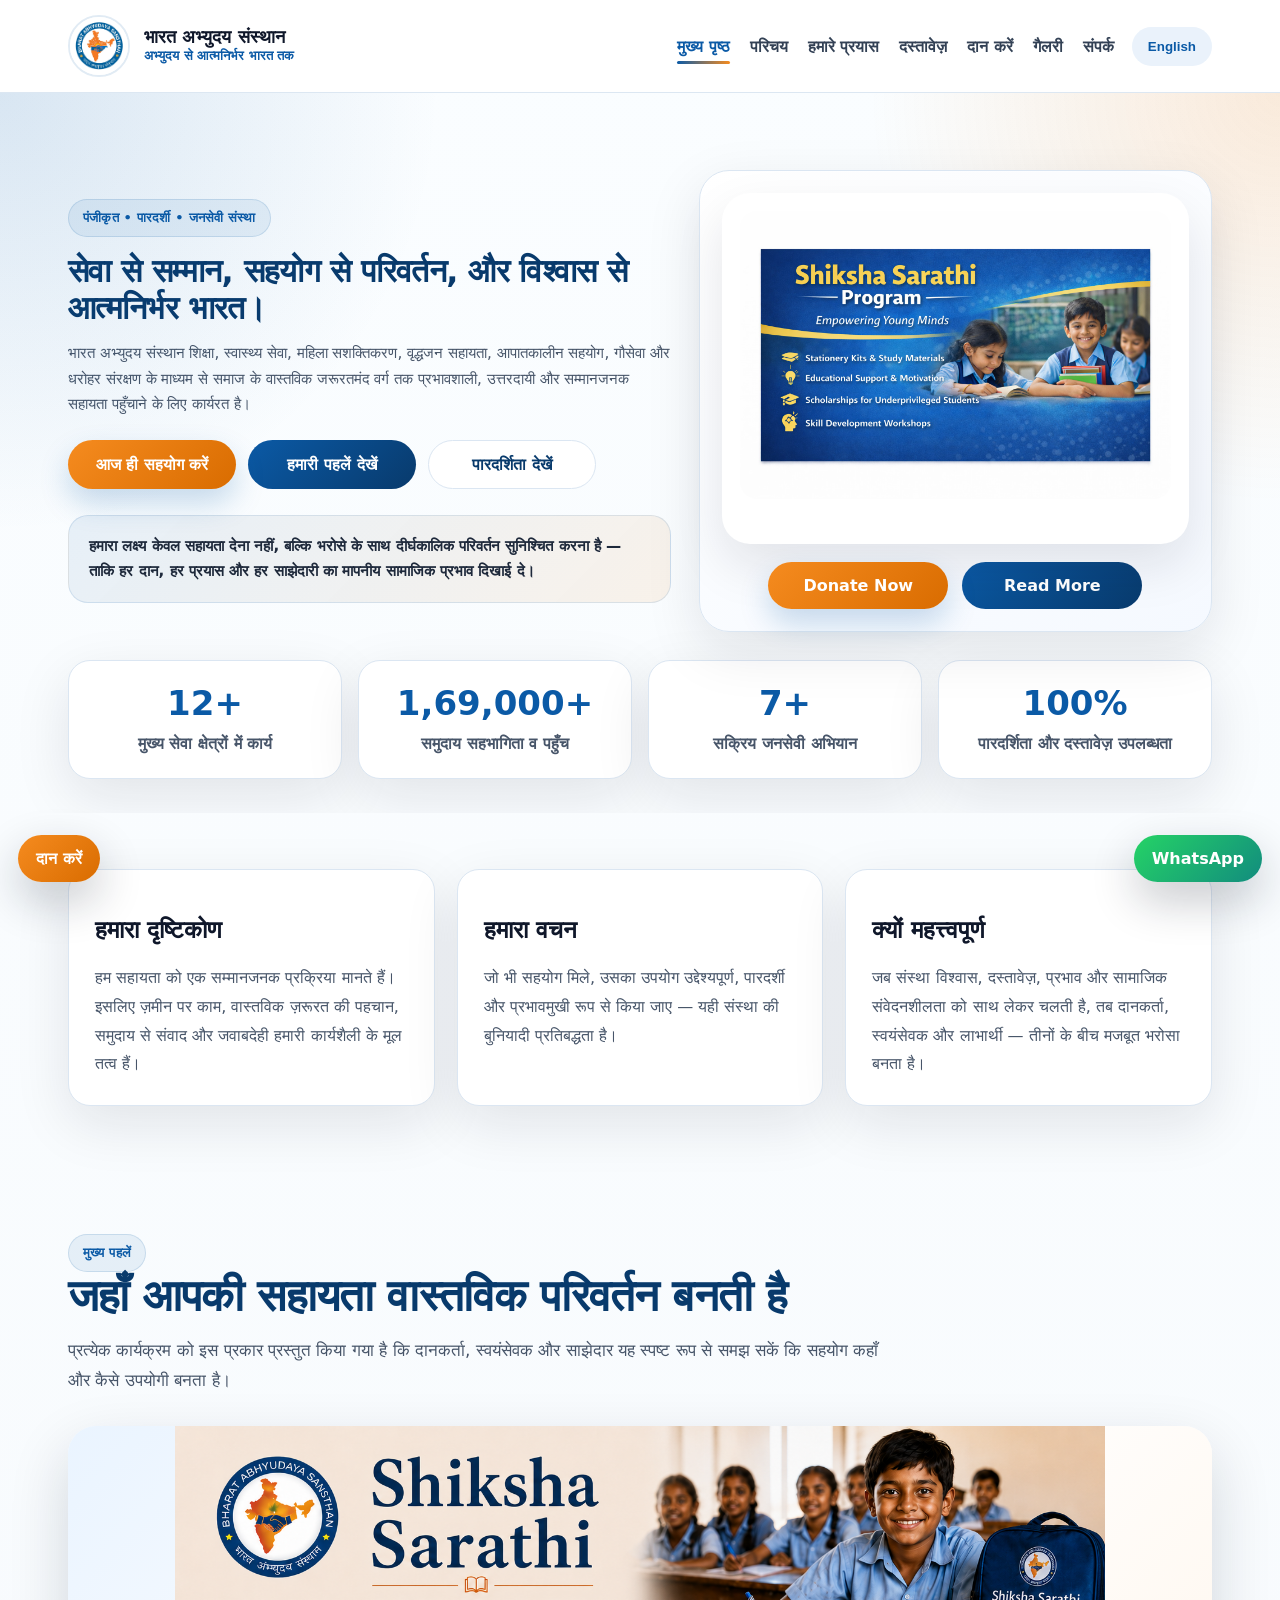
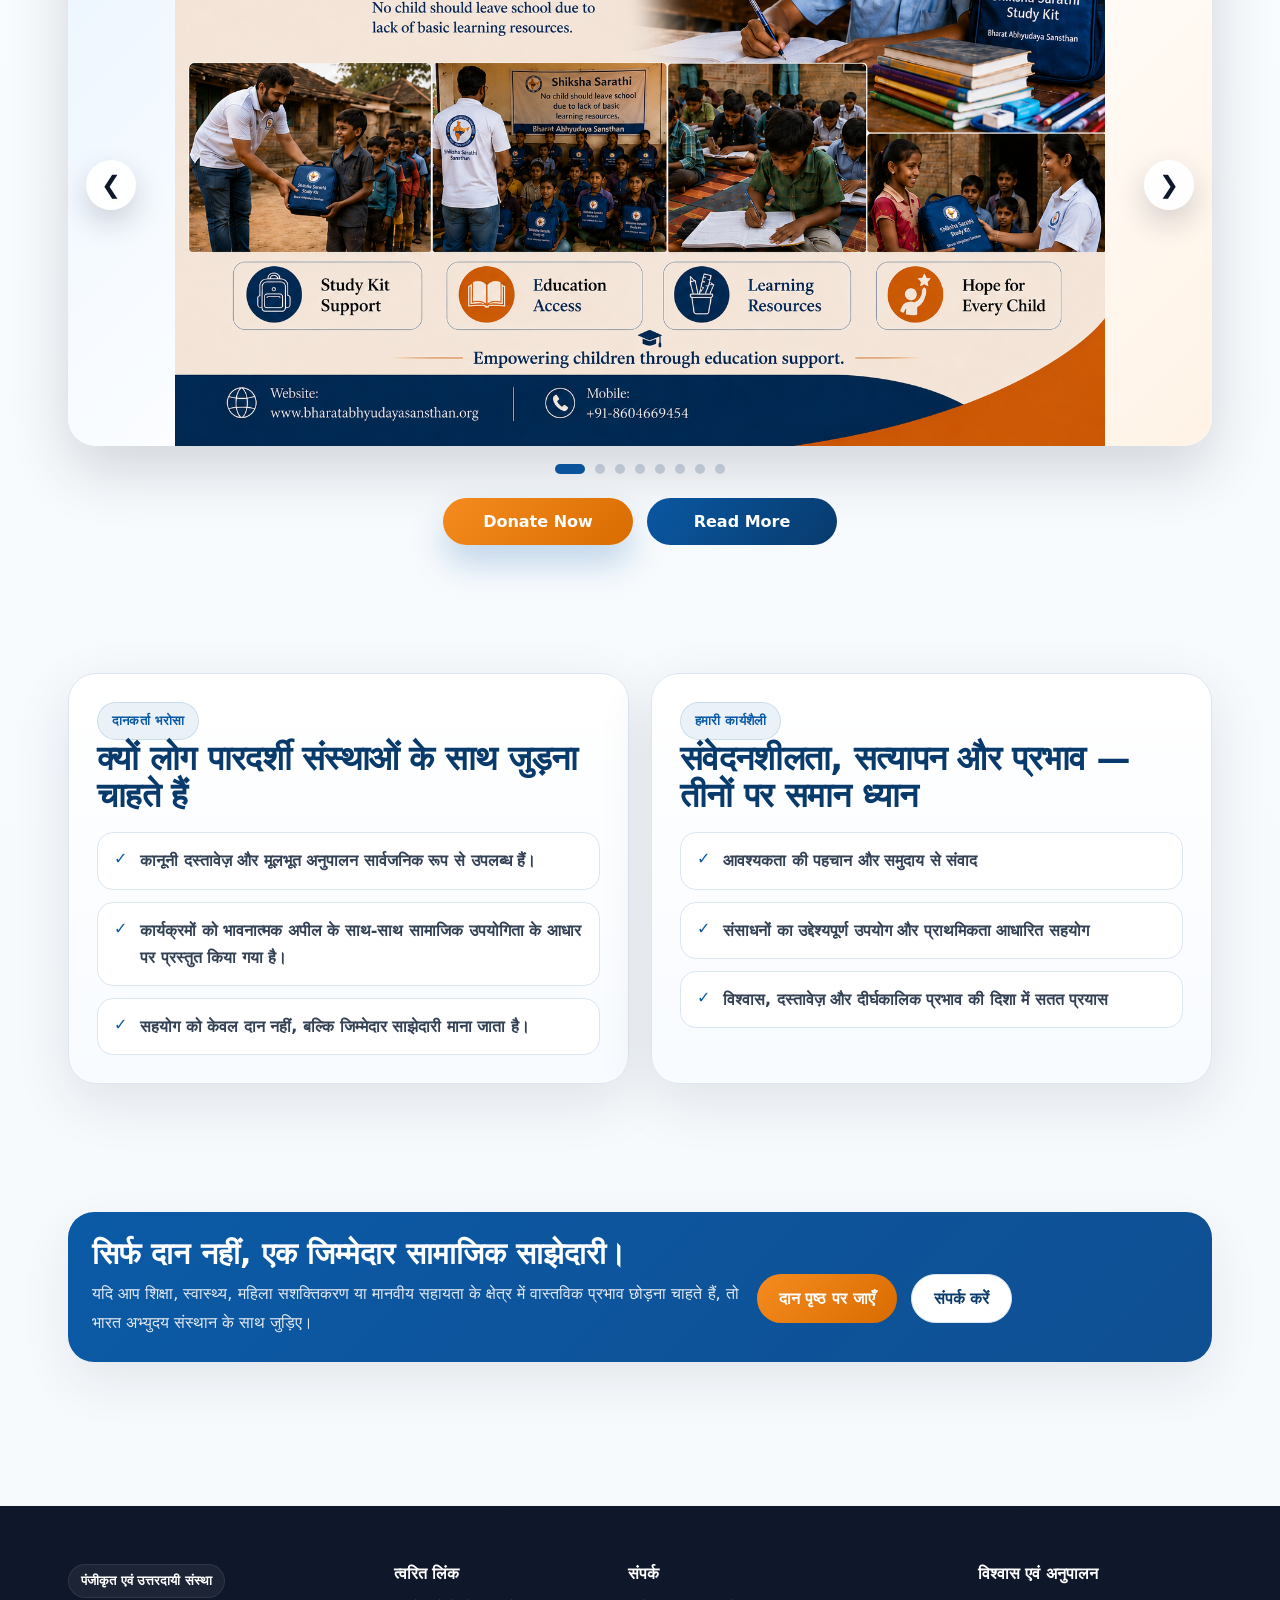
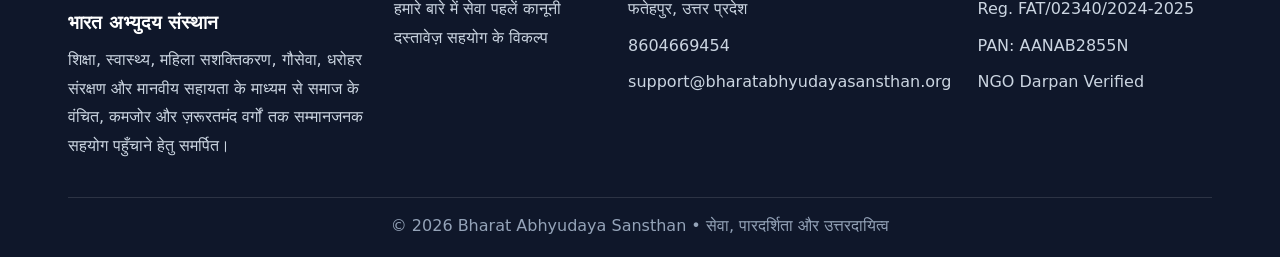
==== index.html @ d3f9cca1 "Update index.html" ====
<!doctype html>
<html lang="hi">
<head>
  <meta charset="UTF-8">
  <meta name="viewport" content="width=device-width, initial-scale=1">
  <title>Bharat Abhyudaya Sansthan | Service, Trust & Impact</title>
  <meta name="description" content="Bharat Abhyudaya Sansthan is a registered NGO working for education, healthcare, women empowerment, emergency aid, cow care and heritage conservation.">
  <link rel="stylesheet" href="assets/css/style.css">

  <style>
  .hero h1{
    font-size: clamp(1.55rem, 2.5vw, 2.15rem) !important;
    line-height: 1.16;
    max-width: 680px;
    margin-bottom: 14px;
  }

  .hero p{
    max-width: 640px;
    font-size: .95rem;
    line-height: 1.68;
  }

  .hero .btn-row{
    gap: 12px;
    flex-wrap: wrap;
    margin-top: 22px;
  }

  .hero .btn-row .btn{
    min-width: 168px;
  }

  .hero .btn-primary{
    box-shadow: 0 14px 30px rgba(11, 90, 166, .22);
    transform: translateY(0);
  }

  .hero .btn-primary:hover{
    transform: translateY(-1px);
  }

  .impact-band{
    font-size: .95rem;
    line-height: 1.65;
  }

  .section-title{
    letter-spacing: -.02em;
  }

  .hero-side .hero-panel{
    display: flex;
    flex-direction: column;
    gap: 18px;
  }

  .hero-image{
    overflow: hidden;
    border-radius: 28px;
    background: #fff;
    box-shadow: 0 22px 50px rgba(15, 23, 42, .10);
    padding: 18px;
  }

  .hero-image img{
    display: block;
    width: 100%;
    height: auto;
    border-radius: 18px;
    object-fit: cover;
  }

  .hero-image-actions{
    display: flex;
    gap: 14px;
    flex-wrap: wrap;
    justify-content: center;
  }

  .hero-image-actions .btn{
    min-width: 180px;
  }

  .initiatives-slider.fullwidth-cinematic{
    position: relative;
    margin-top: 30px;
    width: 100%;
    max-width: 1280px;
    margin-left: auto;
    margin-right: auto;
    padding: 0;
  }

  .initiative-slide{
    display: none;
    animation: fadeSlide .5s ease;
  }

  .initiative-slide.active{
    display: block;
  }

  @keyframes fadeSlide{
    from{opacity:.35; transform:translateY(10px)}
    to{opacity:1; transform:translateY(0)}
  }

  .initiative-shell{
    position: relative;
    min-height: 520px;
    border-radius: 28px;
    overflow: hidden;
    background: #0f172a;
    box-shadow: 0 24px 60px rgba(15, 23, 42, .16);
  }

  .initiative-shell{
  position: relative;
  height: 620px;
  border-radius: 28px;
  overflow: hidden;
  background: linear-gradient(135deg, #eaf4ff, #ffffff, #fff3e6);
  box-shadow: 0 24px 60px rgba(15, 23, 42, .16);
  cursor: pointer;
  display: flex;
  align-items: center;
  justify-content: center;
}

.initiative-shell img{
  width: 100%;
  height: 100%;
  object-fit: contain;
  object-position: center;
  display: block;
  background: transparent;
}

  /* OVERLAP CONTENT REMOVED */
  .initiative-overlay{
    display: none !important;
  }

  .slider-arrow{
    position: absolute;
    top: 50%;
    transform: translateY(-50%);
    z-index: 5;
    width: 50px;
    height: 50px;
    border: 0;
    border-radius: 50%;
    cursor: pointer;
    font-size: 24px;
    background: rgba(255,255,255,.94);
    color: #0f172a;
    box-shadow: 0 12px 30px rgba(15,23,42,.18);
  }

  .slider-arrow.prev{ left: 18px; }
  .slider-arrow.next{ right: 18px; }

  .slider-dots{
    display: flex;
    justify-content: center;
    gap: 10px;
    margin: 18px auto 0;
    max-width: 1200px;
    padding: 0 20px;
  }

  .slider-dot{
    width: 10px;
    height: 10px;
    border-radius: 999px;
    background: #cbd5e1;
    cursor: pointer;
    transition: .25s ease;
  }

  .slider-dot.active{
    width: 30px;
    background: #0b5aa6;
  }

  .slider-cta{
    display: flex;
    gap: 14px;
    justify-content: center;
    margin: 24px auto 0;
    flex-wrap: wrap;
    max-width: 1200px;
    padding: 0 20px;
  }

  .slider-cta .btn{
    min-width: 190px;
  }

  .slider-cta .btn-primary{
    position: relative;
    box-shadow: 0 18px 34px rgba(11,90,166,.24);
  }

  .slider-note{
    text-align: center;
    margin: 14px auto 0;
    max-width: 760px;
    padding: 0 20px;
    font-size: .98rem;
    line-height: 1.7;
    color: #475569;
  }

  .cta-strip{
    border-radius: 26px;
    box-shadow: 0 20px 50px rgba(15,23,42,.08);
  }

  @media (max-width: 900px){
    .hero h1{
      font-size: clamp(1.45rem, 7vw, 1.95rem) !important;
    }

    .hero p{
      font-size: .92rem;
    }

    .hero-image{
      padding: 14px;
      border-radius: 22px;
    }

    .hero-image img{
      border-radius: 14px;
    }

    .hero-image-actions{
      justify-content: stretch;
    }

    .hero-image-actions .btn{
      min-width: 150px;
      flex: 1 1 160px;
      text-align: center;
    }

    .initiative-shell{
  height: 430px;
  min-height: auto;
  border-radius: 22px;
}

.initiative-shell img{
  width: 100%;
  height: 100%;
  object-fit: contain;
  object-position: center;
}

    .slider-arrow{
      width: 44px;
      height: 44px;
      font-size: 22px;
    }

    .slider-arrow.prev{ left: 12px; }
    .slider-arrow.next{ right: 12px; }
  }
  </style>
</head>
<body>
  <div id="header"></div>
  <div class="topbar-space"></div>

  <section class="hero">
    <div class="wrap hero-grid">
      <div>
        <span class="kicker" data-hi="पंजीकृत • पारदर्शी • जनसेवी संस्था" data-en="Registered • Transparent • Community-focused NGO"></span>
        <h1 data-hi="सेवा से सम्मान, सहयोग से परिवर्तन, और विश्वास से आत्मनिर्भर भारत।" data-en="Dignity through service, change through support, and a self-reliant India through trust."></h1>
        <p data-hi="भारत अभ्युदय संस्थान शिक्षा, स्वास्थ्य सेवा, महिला सशक्तिकरण, वृद्धजन सहायता, आपातकालीन सहयोग, गौसेवा और धरोहर संरक्षण के माध्यम से समाज के वास्तविक जरूरतमंद वर्ग तक प्रभावशाली, उत्तरदायी और सम्मानजनक सहायता पहुँचाने के लिए कार्यरत है।" data-en="Bharat Abhyudaya Sansthan works to deliver impactful, accountable and dignified support to genuinely underserved communities through education, healthcare, women empowerment, elder care, emergency assistance, cow care and heritage conservation."></p>

        <div class="btn-row">
          <a href="donate.html" class="btn btn-primary" data-hi="आज ही सहयोग करें" data-en="Make an Impact Today"></a>
          <a href="initiatives.html" class="btn btn-secondary" data-hi="हमारी पहलें देखें" data-en="Explore Our Initiatives"></a>
          <a href="documents.html" class="btn btn-light" data-hi="पारदर्शिता देखें" data-en="View Transparency"></a>
        </div>

        <div class="impact-band" data-hi="हमारा लक्ष्य केवल सहायता देना नहीं, बल्कि भरोसे के साथ दीर्घकालिक परिवर्तन सुनिश्चित करना है — ताकि हर दान, हर प्रयास और हर साझेदारी का मापनीय सामाजिक प्रभाव दिखाई दे।" data-en="Our goal is not just to provide assistance, but to create measurable long-term change with trust — so every donation, every effort and every partnership produces visible social impact."></div>
      </div>

      <div class="hero-side">
        <div class="hero-panel">
          <div class="hero-image">
            <img src="assets/shiksha.jpg" alt="Education support">
          </div>

          <div class="hero-image-actions">
            <a href="https://rzp.io/rzp/PfLSQ0HB" class="btn btn-primary" data-hi="Donate Now" data-en="Donate Now"></a>
            <a href="initiatives.html" class="btn btn-secondary" data-hi="Read More" data-en="Read More"></a>
          </div>
        </div>
      </div>
    </div>

    <div class="wrap">
      <div class="stats">
        <div class="stat"><strong data-count="12" data-suffix="+">0</strong><span data-hi="मुख्य सेवा क्षेत्रों में कार्य" data-en="Core areas of intervention"></span></div>
        <div class="stat"><strong data-count="169000" data-suffix="+">0</strong><span data-hi="समुदाय सहभागिता व पहुँच" data-en="Community reach & engagement"></span></div>
        <div class="stat"><strong data-count="7" data-suffix="+">0</strong><span data-hi="सक्रिय जनसेवी अभियान" data-en="Active public service initiatives"></span></div>
        <div class="stat"><strong data-count="100" data-suffix="%">0</strong><span data-hi="पारदर्शिता और दस्तावेज़ उपलब्धता" data-en="Transparency and document availability"></span></div>
      </div>
    </div>
  </section>

  <section class="section tight">
    <div class="wrap">
      <div class="grid-3 mission-grid">
        <div class="card">
          <h2 data-hi="हमारा दृष्टिकोण" data-en="Our approach"></h2>
          <p class="section-sub" style="font-size:16px" data-hi="हम सहायता को एक सम्मानजनक प्रक्रिया मानते हैं। इसलिए ज़मीन पर काम, वास्तविक ज़रूरत की पहचान, समुदाय से संवाद और जवाबदेही हमारी कार्यशैली के मूल तत्व हैं।" data-en="We treat assistance as a dignified process. Ground-level work, identification of genuine need, community dialogue and accountability are central to our operating model."></p>
        </div>
        <div class="card">
          <h2 data-hi="हमारा वचन" data-en="Our promise"></h2>
          <p class="section-sub" style="font-size:16px" data-hi="जो भी सहयोग मिले, उसका उपयोग उद्देश्यपूर्ण, पारदर्शी और प्रभावमुखी रूप से किया जाए — यही संस्था की बुनियादी प्रतिबद्धता है।" data-en="Every contribution should be used with purpose, transparency and an outcomes-oriented mindset — that is our foundational commitment."></p>
        </div>
        <div class="card">
          <h2 data-hi="क्यों महत्त्वपूर्ण" data-en="Why it matters"></h2>
          <p class="section-sub" style="font-size:16px" data-hi="जब संस्था विश्वास, दस्तावेज़, प्रभाव और सामाजिक संवेदनशीलता को साथ लेकर चलती है, तब दानकर्ता, स्वयंसेवक और लाभार्थी — तीनों के बीच मजबूत भरोसा बनता है।" data-en="When an institution combines trust, documentation, measurable impact and social sensitivity, it builds strong confidence among donors, volunteers and beneficiaries alike."></p>
        </div>
      </div>
    </div>
  </section>

  <section class="section">
    <div class="wrap">
      <span class="kicker" data-hi="मुख्य पहलें" data-en="Core initiatives"></span>
      <h2 class="section-title" data-hi="जहाँ आपकी सहायता वास्तविक परिवर्तन बनती है" data-en="Where your support turns into meaningful change"></h2>
      <p class="section-sub" data-hi="प्रत्येक कार्यक्रम को इस प्रकार प्रस्तुत किया गया है कि दानकर्ता, स्वयंसेवक और साझेदार यह स्पष्ट रूप से समझ सकें कि सहयोग कहाँ और कैसे उपयोगी बनता है।" data-en="Each programme is presented so donors, volunteers and partners can clearly understand where support goes and how it becomes useful."></p>

      <div class="initiatives-slider fullwidth-cinematic" id="initiativesSlider">
        <button class="slider-arrow prev" id="initiativePrev" type="button" aria-label="Previous slide">&#10094;</button>
        <button class="slider-arrow next" id="initiativeNext" type="button" aria-label="Next slide">&#10095;</button>

       <div class="initiative-slide active" data-detail-url="initiatives.html#shikshaDetailSection">
  <article class="initiative-shell">
    <img src="assets/initiatives/shikshasarathi.png" alt="Shiksha Sarathi">
  </article>
</div>

<div class="initiative-slide" data-detail-url="initiatives.html#heritageDetailSection">
  <article class="initiative-shell">
    <img src="assets/initiatives/heritage-conservation.png" alt="Heritage Conservation">
  </article>
</div>

<div class="initiative-slide" data-detail-url="initiatives.html#ambulanceDetailSection">
  <article class="initiative-shell">
    <img src="assets/initiatives/ambulance-seva.png" alt="Jeevan Rakshak Ambulance Seva">
  </article>
</div>

<div class="initiative-slide" data-detail-url="initiatives.html#gausevaDetailSection">
  <article class="initiative-shell">
    <img src="assets/initiatives/gau-seva.png" alt="Gau Seva">
  </article>
</div>

<div class="initiative-slide" data-detail-url="initiatives.html#womenDetailSection">
  <article class="initiative-shell">
    <img src="assets/initiatives/women-empowerment.png" alt="Women Empowerment">
  </article>
</div>

<div class="initiative-slide" data-detail-url="initiatives.html#elderDetailSection">
  <article class="initiative-shell">
    <img src="assets/initiatives/elder-dignity.png" alt="Elder Dignity Support">
  </article>
</div>

<div class="initiative-slide" data-detail-url="initiatives.html#skillDetailSection">
  <article class="initiative-shell">
    <img src="assets/initiatives/youth-skills.png" alt="Youth Skills">
  </article>
</div>

<div class="initiative-slide" data-detail-url="initiatives.html#environmentDetailSection">
  <article class="initiative-shell">
    <img src="assets/initiatives/enviromental-conservation.png" alt="Environmental Conservation">
  </article>
</div>

        <div class="slider-dots" id="initiativeDots">
  <span class="slider-dot active" data-slide="0"></span>
  <span class="slider-dot" data-slide="1"></span>
  <span class="slider-dot" data-slide="2"></span>
  <span class="slider-dot" data-slide="3"></span>
  <span class="slider-dot" data-slide="4"></span>
  <span class="slider-dot" data-slide="5"></span>
  <span class="slider-dot" data-slide="6"></span>
  <span class="slider-dot" data-slide="7"></span>
</div>

        <div class="slider-cta">
  <a href="donate.html" class="btn btn-primary" data-hi="Donate Now" data-en="Donate Now"></a>
  <a href="initiatives.html#shikshaDetailSection" id="sliderReadMoreBtn" class="btn btn-secondary" data-hi="Read More" data-en="Read More"></a>
</div>
      </div>
    </div>
  </section>

  <section class="section tight">
    <div class="wrap">
      <div class="grid-2">
        <div class="highlight">
          <span class="kicker" data-hi="दानकर्ता भरोसा" data-en="Donor confidence"></span>
          <h2 class="section-title" style="font-size:34px" data-hi="क्यों लोग पारदर्शी संस्थाओं के साथ जुड़ना चाहते हैं" data-en="Why people choose transparent organisations"></h2>
          <ul class="value-list">
            <li data-hi="कानूनी दस्तावेज़ और मूलभूत अनुपालन सार्वजनिक रूप से उपलब्ध हैं।" data-en="Legal documents and core compliance records are publicly accessible."></li>
            <li data-hi="कार्यक्रमों को भावनात्मक अपील के साथ-साथ सामाजिक उपयोगिता के आधार पर प्रस्तुत किया गया है।" data-en="Programmes are presented not only emotionally, but with clear social utility."></li>
            <li data-hi="सहयोग को केवल दान नहीं, बल्कि जिम्मेदार साझेदारी माना जाता है।" data-en="Support is treated not merely as charity, but as a responsible partnership."></li>
          </ul>
        </div>
        <div class="highlight">
          <span class="kicker" data-hi="हमारी कार्यशैली" data-en="How we work"></span>
          <h2 class="section-title" style="font-size:34px" data-hi="संवेदनशीलता, सत्यापन और प्रभाव — तीनों पर समान ध्यान" data-en="Sensitivity, verification and impact — with equal attention to all three"></h2>
          <ul class="steps">
            <li data-hi="आवश्यकता की पहचान और समुदाय से संवाद" data-en="Need identification and dialogue with the community"></li>
            <li data-hi="संसाधनों का उद्देश्यपूर्ण उपयोग और प्राथमिकता आधारित सहयोग" data-en="Purposeful use of resources and priority-based support"></li>
            <li data-hi="विश्वास, दस्तावेज़ और दीर्घकालिक प्रभाव की दिशा में सतत प्रयास" data-en="Continuous effort toward trust, documentation and long-term impact"></li>
          </ul>
        </div>
      </div>
    </div>
  </section>

  <section class="section">
    <div class="wrap">
      <div class="cta-strip">
        <div>
          <h3 data-hi="सिर्फ दान नहीं, एक जिम्मेदार सामाजिक साझेदारी।" data-en="Not just a donation, but a responsible social partnership."></h3>
          <p data-hi="यदि आप शिक्षा, स्वास्थ्य, महिला सशक्तिकरण या मानवीय सहायता के क्षेत्र में वास्तविक प्रभाव छोड़ना चाहते हैं, तो भारत अभ्युदय संस्थान के साथ जुड़िए।" data-en="If you want to create real impact in education, healthcare, women empowerment or humanitarian support, partner with Bharat Abhyudaya Sansthan."></p>
        </div>
        <div class="btn-row" style="justify-content:flex-start">
          <a href="donate.html" class="btn btn-primary" data-hi="दान पृष्ठ पर जाएँ" data-en="Go to Donate Page"></a>
          <a href="contact.html" class="btn btn-light" data-hi="संपर्क करें" data-en="Contact Us"></a>
        </div>
      </div>
    </div>
  </section>

  <a class="whatsapp-float" href="https://wa.me/918604669454" target="_blank">WhatsApp</a>
  <a class="donate-float" href="donate.html" data-hi="दान करें" data-en="Donate"></a>
  <div id="footer"></div>

  <script>
  (function(){
    let currentSlide = 0;
    let sliderTimer;

    function initInitiativesSlider(){
      const slides = document.querySelectorAll('.initiative-slide');
      const dots = document.querySelectorAll('.slider-dot');
      const prevBtn = document.getElementById('initiativePrev');
      const nextBtn = document.getElementById('initiativeNext');
      const readMoreBtn = document.getElementById('sliderReadMoreBtn');

      if(!slides.length) return;

      function getSlideUrl(index){
        const slide = slides[index];
        return slide ? slide.getAttribute('data-detail-url') : 'initiatives.html';
      }

      function updateReadMoreLink(index){
        if(readMoreBtn){
          readMoreBtn.href = getSlideUrl(index);
        }
      }

      function showSlide(index){
        slides.forEach((slide, i)=>{
          slide.classList.toggle('active', i === index);
        });

        dots.forEach((dot, i)=>{
          dot.classList.toggle('active', i === index);
        });

        currentSlide = index;
        updateReadMoreLink(index);
      }

      function nextSlide(){
        const next = (currentSlide + 1) % slides.length;
        showSlide(next);
      }

      function prevSlide(){
        const prev = (currentSlide - 1 + slides.length) % slides.length;
        showSlide(prev);
      }

      function startAuto(){
        stopAuto();
        sliderTimer = setInterval(nextSlide, 5000);
      }

      function stopAuto(){
        if(sliderTimer) clearInterval(sliderTimer);
      }

      slides.forEach((slide, i)=>{
        const shell = slide.querySelector('.initiative-shell');

        if(shell){
          shell.setAttribute('tabindex', '0');
          shell.setAttribute('role', 'link');
          shell.setAttribute('title', 'Open programme details');

          shell.addEventListener('click', ()=>{
            window.location.href = getSlideUrl(i);
          });

          shell.addEventListener('keydown', (e)=>{
            if(e.key === 'Enter' || e.key === ' '){
              e.preventDefault();
              window.location.href = getSlideUrl(i);
            }
          });
        }
      });

      if(nextBtn){
        nextBtn.addEventListener('click', ()=>{
          nextSlide();
          startAuto();
        });
      }

      if(prevBtn){
        prevBtn.addEventListener('click', ()=>{
          prevSlide();
          startAuto();
        });
      }

      dots.forEach((dot, i)=>{
        dot.addEventListener('click', ()=>{
          showSlide(i);
          startAuto();
        });
      });

      showSlide(0);
      startAuto();
    }

    document.addEventListener('DOMContentLoaded', initInitiativesSlider);
  })();
</script>
  <script src="assets/js/main.js"></script>
</body>
</html>
---- assets/css/style.css ----
:root{
  --brand:#0b5aa6;
  --brand-dark:#083a6c;
  --accent:#f58b1f;
  --accent-dark:#d96c00;
  --fg:#0f172a;
  --muted:#475569;
  --bg:#f8fbff;
  --card:#ffffff;
  --line:#dbe6f2;
  --success:#0f9d58;
  --shadow:0 18px 55px rgba(15,23,42,.10);
  --radius:22px;
  --max:1180px;
}
*{box-sizing:border-box}
html{scroll-behavior:smooth}
body{
  margin:0;
  font-family:Inter,system-ui,-apple-system,Segoe UI,Roboto,Arial,sans-serif;
  color:var(--fg);
  background:linear-gradient(180deg,#fafdff 0%,#f6f9fc 100%);
  overflow-x:hidden;
}
a{color:inherit}
img{max-width:100%;display:block}
.wrap{max-width:var(--max);margin:auto;padding:0 18px}
.section{padding:72px 0}
.section.tight{padding:56px 0}
.section-title{font-size:clamp(30px,4vw,44px);line-height:1.1;margin:0 0 14px;font-weight:900;color:var(--brand-dark)}
.section-sub{font-size:17px;line-height:1.8;color:var(--muted);max-width:820px;margin:0}
.kicker{display:inline-flex;align-items:center;gap:8px;padding:10px 14px;border-radius:999px;background:rgba(11,90,166,.08);border:1px solid rgba(11,90,166,.14);color:var(--brand);font-size:13px;font-weight:900;letter-spacing:.2px}
.grid-2,.grid-3,.grid-4{display:grid;gap:22px}
.grid-2{grid-template-columns:repeat(2,minmax(0,1fr))}
.grid-3{grid-template-columns:repeat(3,minmax(0,1fr))}
.grid-4{grid-template-columns:repeat(4,minmax(0,1fr))}
@media(max-width:980px){.grid-2,.grid-3,.grid-4{grid-template-columns:1fr}}
.card{background:var(--card);border:1px solid var(--line);border-radius:var(--radius);box-shadow:var(--shadow);padding:26px}
.soft-card{background:linear-gradient(180deg,#ffffff 0%,#fbfdff 100%);border:1px solid var(--line);border-radius:var(--radius);padding:24px}
.btn-row{display:flex;gap:14px;flex-wrap:wrap;margin-top:22px}
.btn{display:inline-flex;align-items:center;justify-content:center;gap:10px;padding:14px 22px;border-radius:999px;text-decoration:none;font-weight:900;border:1px solid var(--line);transition:.25s transform,.25s box-shadow,.25s background,.25s color;cursor:pointer}
.btn:hover{transform:translateY(-2px);box-shadow:0 10px 26px rgba(15,23,42,.14)}
.btn-primary{background:linear-gradient(135deg,var(--accent),var(--accent-dark));color:#fff;border:none}
.btn-secondary{background:linear-gradient(135deg,var(--brand),var(--brand-dark));color:#fff;border:none}
.btn-light{background:#fff;color:var(--brand-dark)}
.hero{padding:78px 0 34px;position:relative;overflow:hidden}
.hero::before{content:"";position:absolute;inset:0;background:radial-gradient(circle at top right,rgba(245,139,31,.16),transparent 28%),radial-gradient(circle at top left,rgba(11,90,166,.14),transparent 30%);pointer-events:none}
.hero-grid{display:grid;grid-template-columns:1.08fr .92fr;gap:28px;align-items:center}
@media(max-width:980px){.hero-grid{grid-template-columns:1fr}}
.hero h1{font-size:clamp(36px,5vw,62px);line-height:1.03;letter-spacing:-.02em;margin:16px 0 16px;color:var(--brand-dark)}
.hero p{font-size:18px;line-height:1.8;color:var(--muted);margin:0;max-width:760px}
.hero-side{position:relative}
.hero-panel{background:linear-gradient(145deg,#ffffff 0%,#f5f9ff 100%);border:1px solid var(--line);border-radius:30px;box-shadow:var(--shadow);padding:22px}
.hero-image{aspect-ratio:4/3;border-radius:24px;overflow:hidden;position:relative;background:#dbeafe}
.hero-image img{width:100%;height:100%;object-fit:cover}
.hero-badge{position:absolute;left:16px;bottom:16px;background:rgba(15,23,42,.85);color:#fff;padding:12px 14px;border-radius:16px;max-width:78%;font-size:14px;line-height:1.5}
.stats{display:grid;grid-template-columns:repeat(4,minmax(0,1fr));gap:16px;margin-top:28px}
@media(max-width:980px){.stats{grid-template-columns:repeat(2,minmax(0,1fr))}}
@media(max-width:540px){.stats{grid-template-columns:1fr}}
.stat{background:#fff;border:1px solid var(--line);border-radius:22px;padding:22px;text-align:center;box-shadow:var(--shadow)}
.stat strong{display:block;font-size:34px;color:var(--brand);margin-bottom:8px}
.stat span{display:block;color:var(--muted);font-weight:700;line-height:1.6}
.value-list,.check-list,.steps{list-style:none;padding:0;margin:18px 0 0;display:grid;gap:12px}
.value-list li,.check-list li,.steps li{padding:14px 16px 14px 42px;position:relative;border:1px solid var(--line);border-radius:16px;background:#fff;color:#334155;line-height:1.7;font-weight:700}
.value-list li::before,.check-list li::before,.steps li::before{content:"✓";position:absolute;left:16px;top:12px;color:var(--brand);font-weight:900}
.impact-band{margin-top:26px;padding:18px 20px;border-radius:20px;background:linear-gradient(135deg,rgba(11,90,166,.08),rgba(245,139,31,.09));border:1px solid rgba(11,90,166,.12);font-weight:800;color:#1e293b;line-height:1.8}
.highlight{background:linear-gradient(180deg,#fff 0%,#f8fbff 100%);border:1px solid var(--line);border-radius:28px;padding:28px;box-shadow:var(--shadow)}
.mission-grid .card{height:100%}
.program-grid{display:grid;grid-template-columns:repeat(3,minmax(0,1fr));gap:22px}
@media(max-width:1080px){.program-grid{grid-template-columns:1fr 1fr}}
@media(max-width:680px){.program-grid{grid-template-columns:1fr}}
.program-card{background:#fff;border:1px solid var(--line);border-radius:28px;overflow:hidden;box-shadow:var(--shadow);display:flex;flex-direction:column}
.program-card img{width:100%;aspect-ratio:16/10;object-fit:cover;background:#e2e8f0}
.program-card .body{padding:24px;display:flex;flex-direction:column;gap:14px;flex:1}
.program-tag{display:inline-flex;align-self:flex-start;padding:8px 12px;border-radius:999px;background:rgba(11,90,166,.08);border:1px solid rgba(11,90,166,.12);color:var(--brand);font-size:12px;font-weight:900;text-transform:uppercase;letter-spacing:.4px}
.program-card h3{margin:0;font-size:24px;color:var(--brand-dark)}
.program-card p{margin:0;color:var(--muted);line-height:1.8}
.program-metrics{display:grid;grid-template-columns:1fr 1fr;gap:12px;margin-top:2px}
.program-metrics div{background:#f8fbff;border:1px solid var(--line);border-radius:16px;padding:12px}
.program-metrics strong{display:block;color:var(--brand);font-size:22px}
.program-metrics span{display:block;color:var(--muted);font-size:13px;font-weight:700;line-height:1.5}
.doc-grid{display:grid;grid-template-columns:repeat(3,minmax(0,1fr));gap:22px}
@media(max-width:980px){.doc-grid{grid-template-columns:1fr}}
.doc-card{display:flex;flex-direction:column;gap:16px;background:#fff;border:1px solid var(--line);border-radius:24px;padding:24px;box-shadow:var(--shadow)}
.doc-card h3{margin:0;font-size:22px;color:var(--brand-dark)}
.doc-card p{margin:0;color:var(--muted);line-height:1.75}
.doc-actions{display:flex;gap:12px;flex-wrap:wrap;margin-top:auto}
.info-grid{display:grid;grid-template-columns:1fr 1fr;gap:22px}
@media(max-width:980px){.info-grid{grid-template-columns:1fr}}
.kv-grid{display:grid;grid-template-columns:1fr 1fr;gap:12px;margin-top:18px}
@media(max-width:640px){.kv-grid{grid-template-columns:1fr}}
.kv{padding:14px;border:1px solid var(--line);border-radius:16px;background:#fbfdff}
.kv b{display:block;font-size:13px;color:#64748b;margin-bottom:6px;text-transform:uppercase;letter-spacing:.4px}
.kv span{display:block;font-weight:800;color:#0f172a;line-height:1.6;word-break:break-word}
.notice{padding:16px 18px;border-radius:18px;background:rgba(245,139,31,.10);border:1px solid rgba(245,139,31,.18);color:#7c2d12;line-height:1.8;font-weight:700}
.contact-grid{display:grid;grid-template-columns:.95fr 1.05fr;gap:22px}
@media(max-width:980px){.contact-grid{grid-template-columns:1fr}}
.contact-card iframe{width:100%;min-height:360px;border:0;border-radius:22px}
.form-grid{display:grid;gap:14px}
.input,textarea{width:100%;padding:14px 16px;border-radius:16px;border:1px solid var(--line);font:inherit;background:#fff}
textarea{min-height:150px;resize:vertical}
.gallery-grid{display:grid;grid-template-columns:repeat(4,minmax(0,1fr));gap:16px}
@media(max-width:980px){.gallery-grid{grid-template-columns:repeat(2,minmax(0,1fr))}}
@media(max-width:560px){.gallery-grid{grid-template-columns:1fr}}
.gallery-grid img{width:100%;aspect-ratio:4/3;object-fit:cover;border-radius:20px;border:1px solid var(--line);box-shadow:var(--shadow)}
.cta-strip{padding:24px;border-radius:28px;background:linear-gradient(135deg,var(--brand),#0f4f92);color:#fff;display:grid;grid-template-columns:1.2fr .8fr;gap:18px;align-items:center;box-shadow:var(--shadow)}
@media(max-width:980px){.cta-strip{grid-template-columns:1fr}}
.cta-strip h3{margin:0 0 8px;font-size:30px}
.cta-strip p{margin:0;color:#e2e8f0;line-height:1.8}
.quote{padding:22px;border-radius:22px;background:linear-gradient(135deg,rgba(11,90,166,.08),rgba(245,139,31,.08));border:1px solid rgba(11,90,166,.14);font-size:18px;font-weight:800;line-height:1.8;color:#1e293b}
.topbar-space{height:92px}
.whatsapp-float,.donate-float{position:fixed;bottom:18px;z-index:1000;padding:14px 18px;border-radius:999px;color:#fff;text-decoration:none;font-weight:900;box-shadow:0 18px 45px rgba(15,23,42,.24)}
.whatsapp-float{right:18px;background:linear-gradient(135deg,#25D366,#128C7E)}
.donate-float{left:18px;background:linear-gradient(135deg,var(--accent),var(--accent-dark))}
@media(max-width:700px){.whatsapp-float,.donate-float{padding:12px 14px;font-size:14px}}
#globalHeader{position:fixed;top:0;left:0;width:100%;z-index:10000;background:rgba(255,255,255,.95);backdrop-filter:blur(10px);border-bottom:1px solid rgba(219,230,242,.95)}
#globalHeader .wrap{max-width:var(--max);margin:auto;padding:0 18px;display:flex;align-items:center;gap:18px;min-height:92px}
.brand{display:flex;align-items:center;gap:14px;text-decoration:none;min-width:0}
.brand-logo{width:62px;height:62px;border-radius:50%;object-fit:cover;border:2px solid rgba(11,90,166,.12)}
.brand-copy{display:flex;flex-direction:column;min-width:0}
.brand-copy b{font-size:18px;color:#0f172a;line-height:1.2}
.brand-copy span{font-size:13px;color:var(--brand);font-weight:700;line-height:1.45}
.nav{display:flex;align-items:center;gap:20px;margin-left:auto}
.nav a{font-weight:800;color:#334155;text-decoration:none;position:relative}
.nav a.active,.nav a:hover{color:var(--brand)}
.nav a.active::after,.nav a:hover::after{content:"";position:absolute;left:0;right:0;bottom:-8px;height:3px;border-radius:3px;background:linear-gradient(90deg,var(--brand),var(--accent))}
.header-actions{display:flex;align-items:center;gap:12px}
.lang-toggle,.menu-toggle{border:none;background:#eaf2fb;color:var(--brand);font-weight:900;border-radius:999px;padding:12px 16px;cursor:pointer}
.menu-toggle{display:none}
@media(max-width:980px){
  .menu-toggle{display:inline-flex}
  .nav{position:fixed;left:16px;right:16px;top:96px;background:#fff;border:1px solid var(--line);box-shadow:var(--shadow);border-radius:24px;padding:18px;display:none;flex-direction:column;align-items:flex-start;gap:16px}
  .nav.open{display:flex}
  .header-actions .btn{display:none}
}
#globalFooter{background:#0f172a;color:#fff;margin-top:72px;padding:58px 0 22px}
.footer-grid{display:grid;grid-template-columns:1.15fr .8fr .8fr .9fr;gap:26px}
@media(max-width:980px){.footer-grid{grid-template-columns:1fr}}
#globalFooter h3,#globalFooter h4{margin:0 0 12px}
#globalFooter p,#globalFooter a{color:#cbd5e1;line-height:1.8;text-decoration:none;margin:0 0 8px}
#globalFooter a:hover{color:#fff}
.footer-mini{display:inline-flex;align-items:center;gap:8px;padding:8px 12px;border-radius:999px;background:rgba(255,255,255,.06);border:1px solid rgba(255,255,255,.08);font-size:13px;font-weight:800;color:#fff}
.footer-bottom{border-top:1px solid rgba(255,255,255,.12);margin-top:28px;padding-top:18px;text-align:center;color:#94a3b8}
.small{font-size:14px}
.text-center{text-align:center}
.hidden{display:none!important}
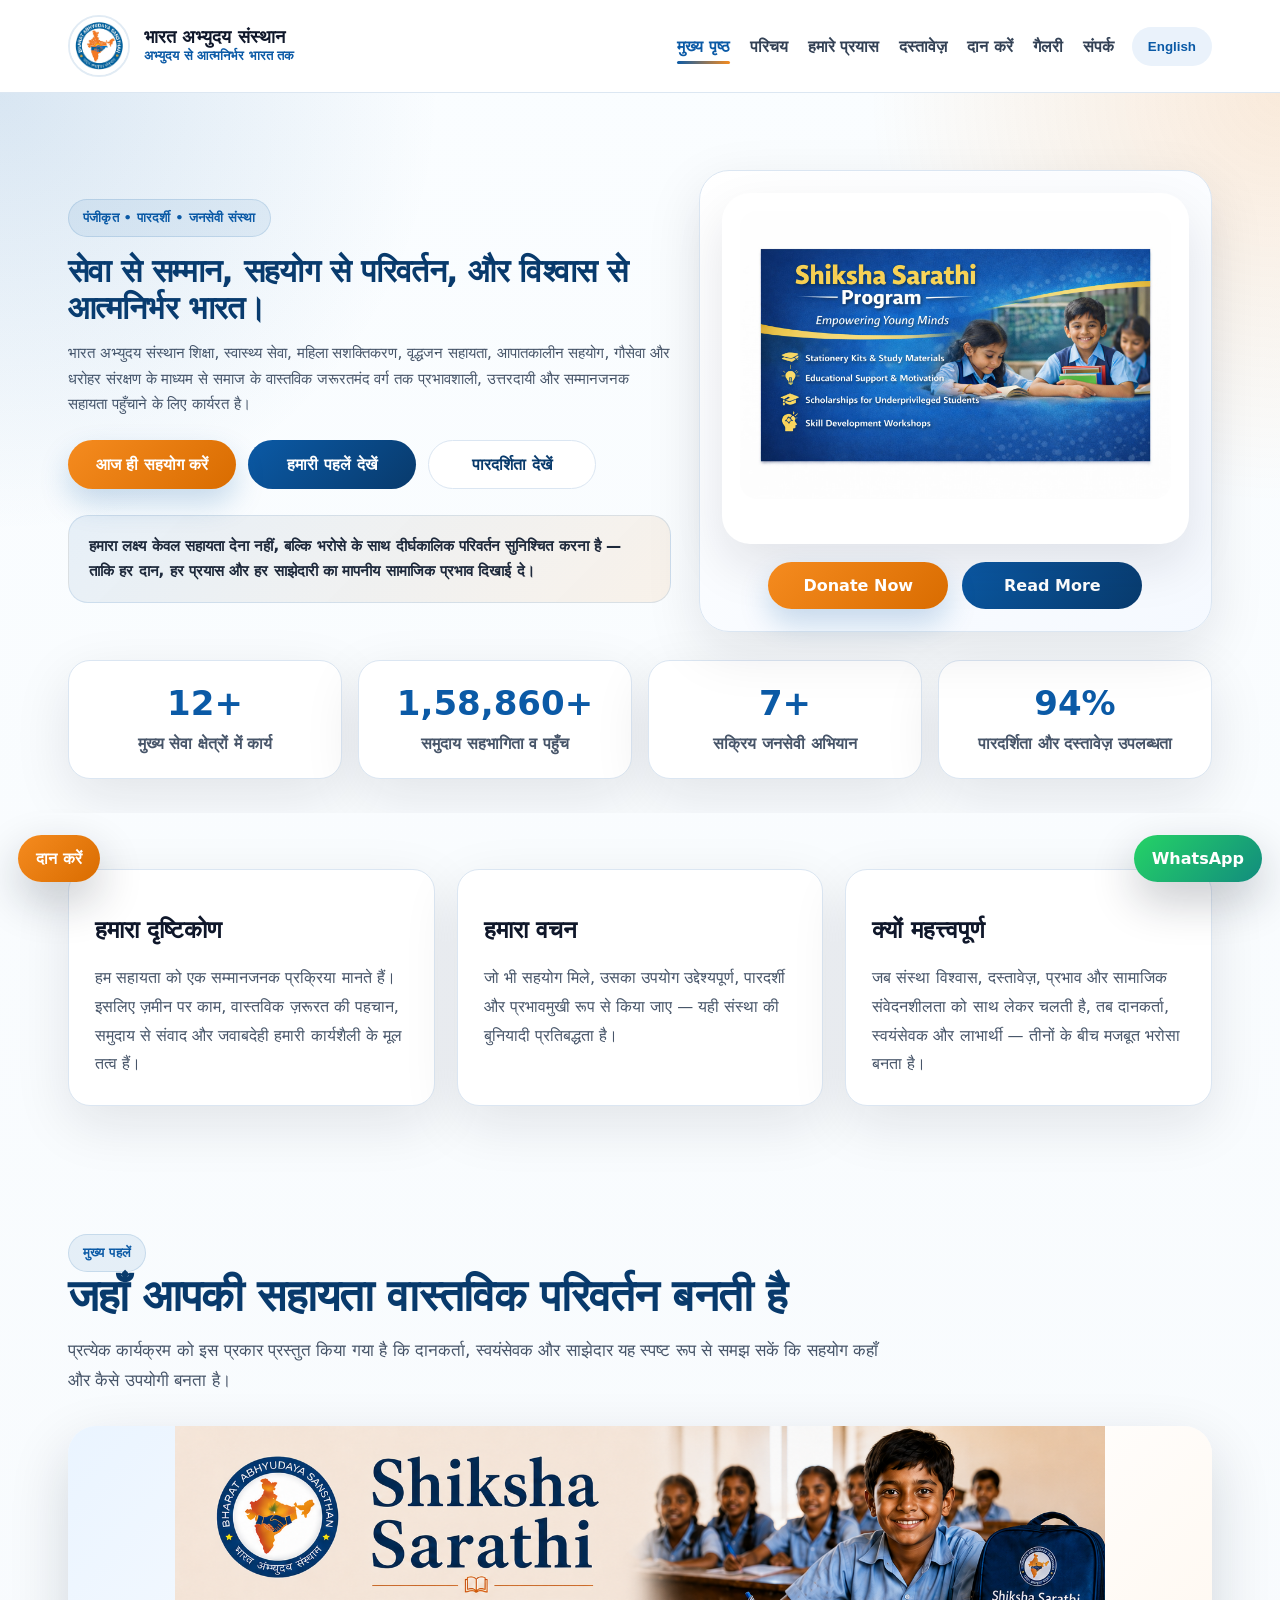
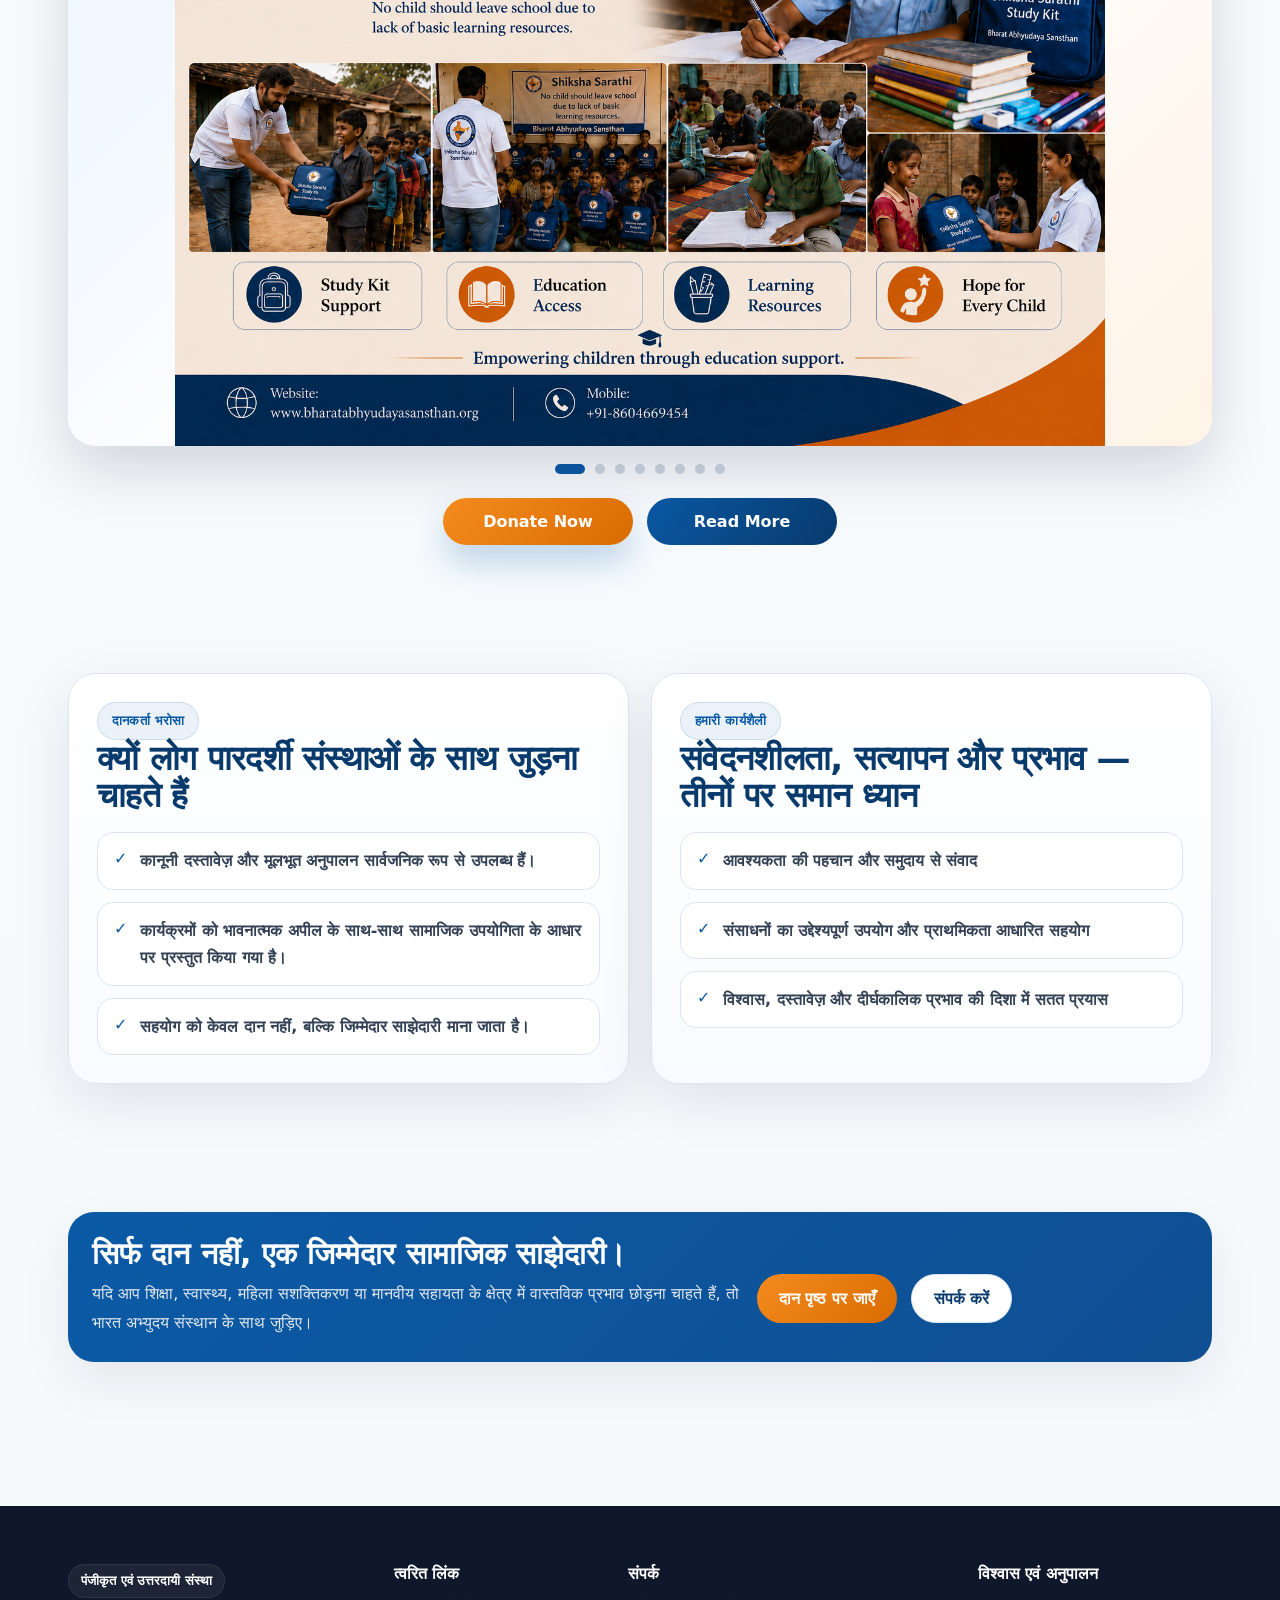
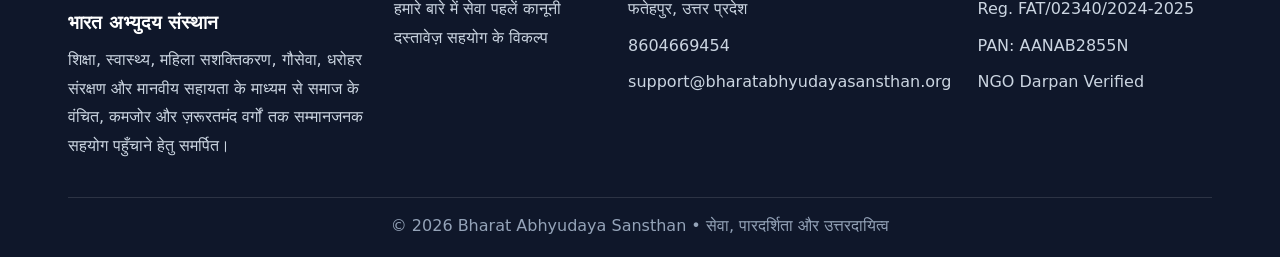
==== commit 37cdf7c7: "Update index.html" ====
--- a/index.html
+++ b/index.html
@@ -268,6 +268,9 @@
     .slider-arrow.prev{ left: 12px; }
     .slider-arrow.next{ right: 12px; }
   }
+    .slider-arrow{
+  display: none !important;
+}
   </style>
 </head>
 <body>
@@ -387,7 +390,7 @@
 
 <div class="initiative-slide" data-detail-url="initiatives.html#environmentDetailSection">
   <article class="initiative-shell">
-    <img src="assets/initiatives/enviromental-conservation.png" alt="Environmental Conservation">
+    <img src="assets/initiatives/environmental-conservation.png" alt="Environmental Conservation">
   </article>
 </div>
 
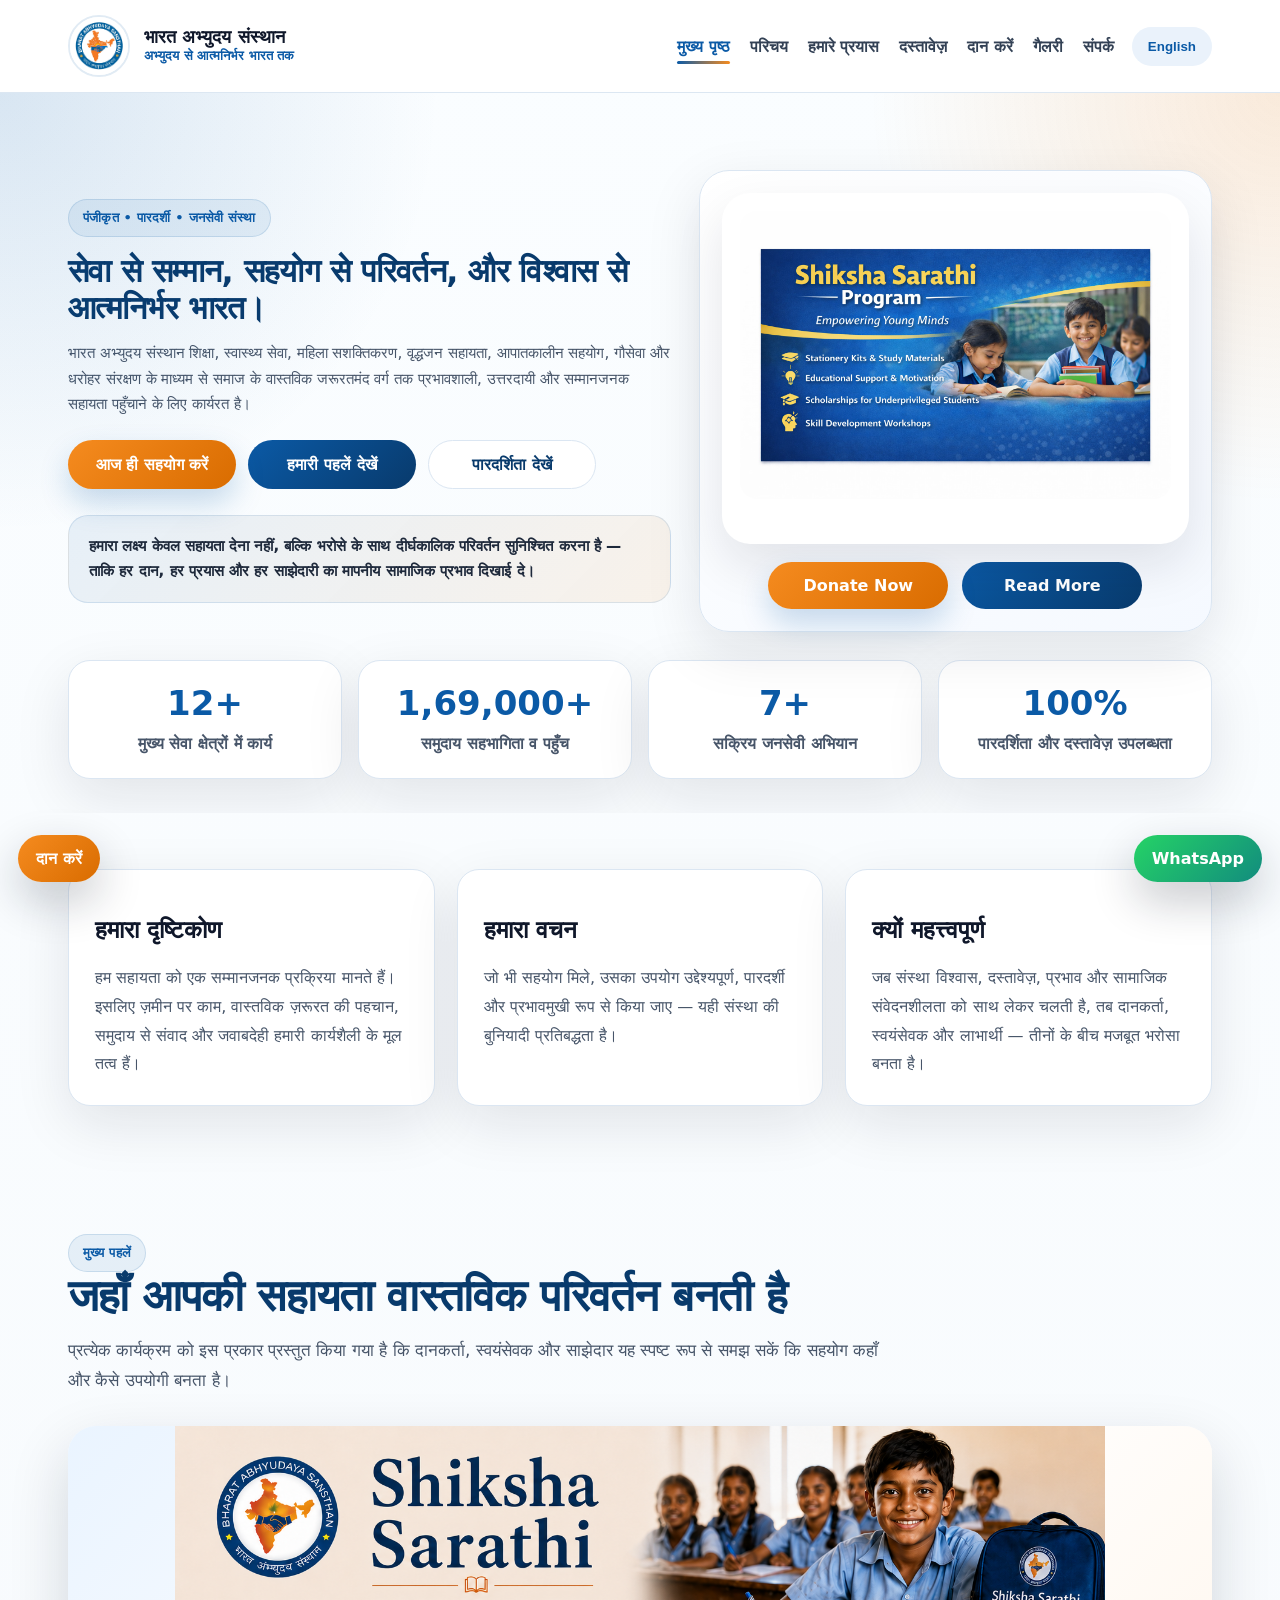
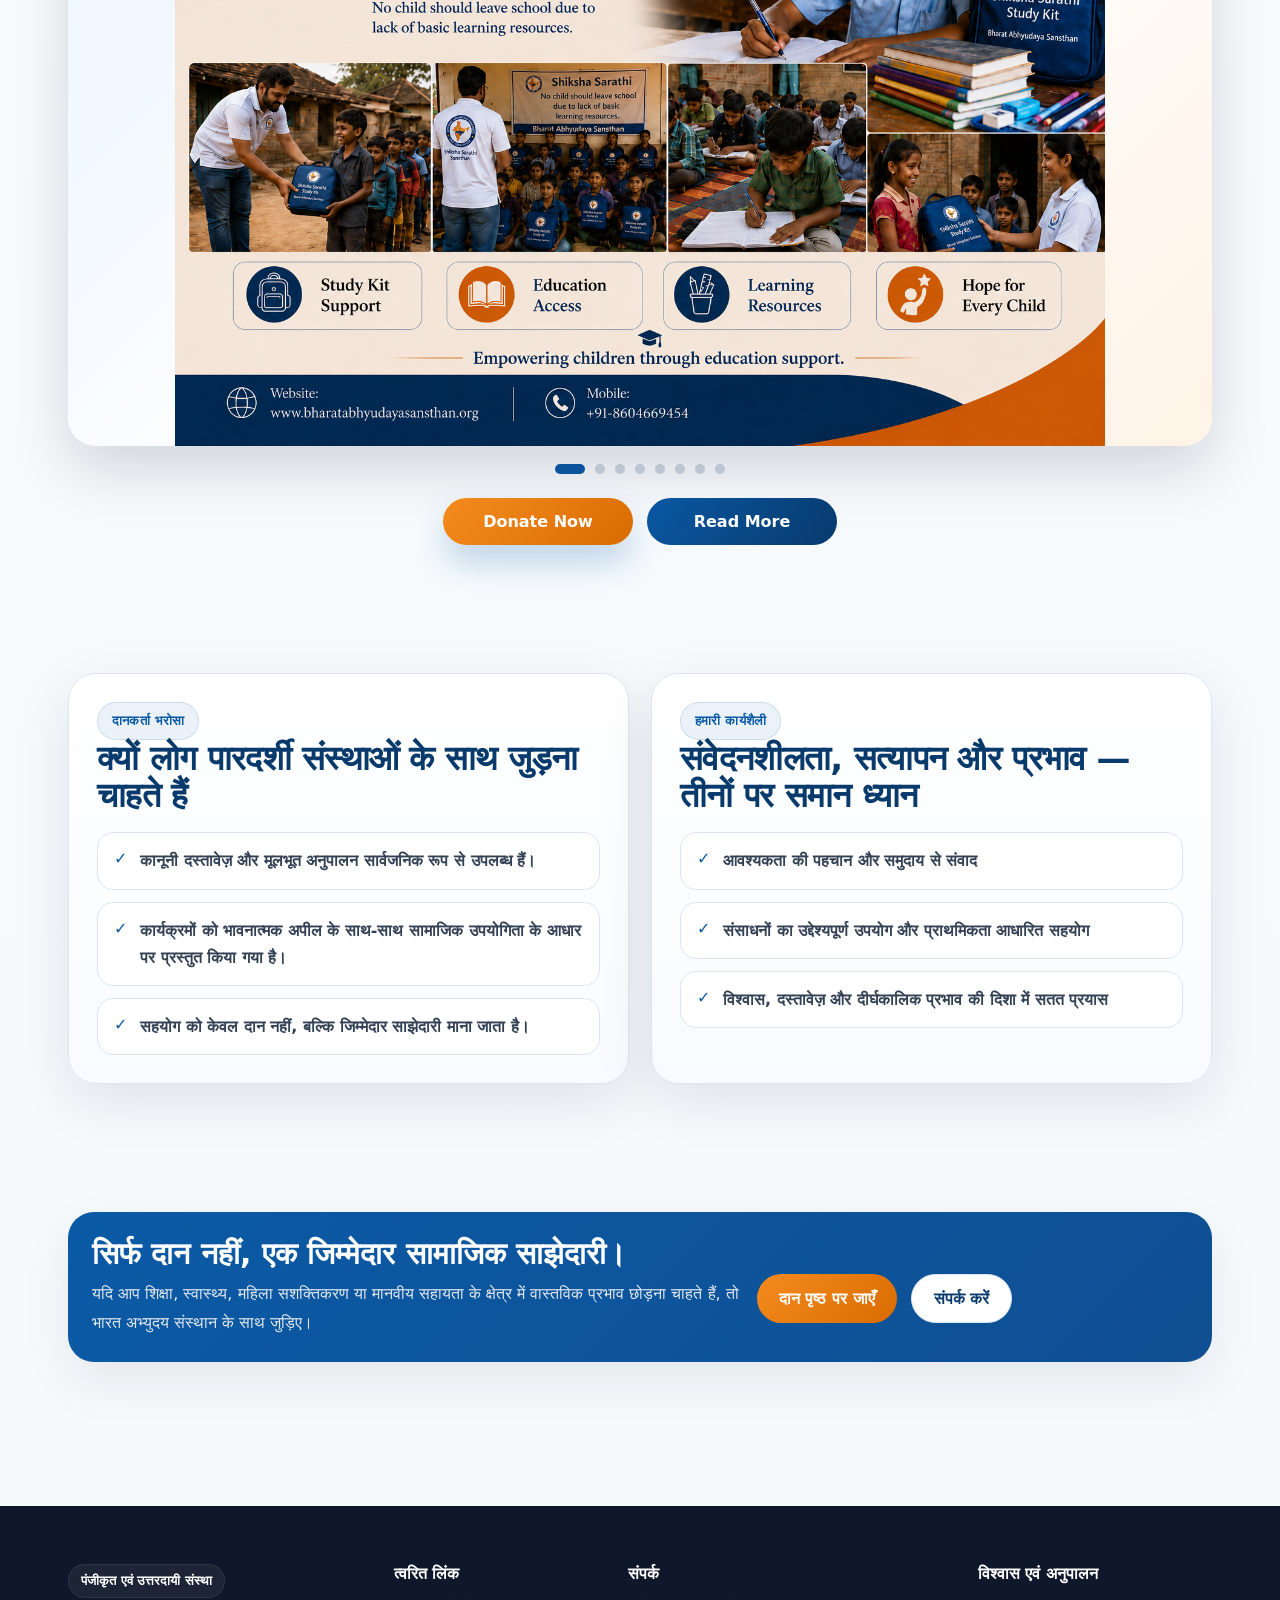
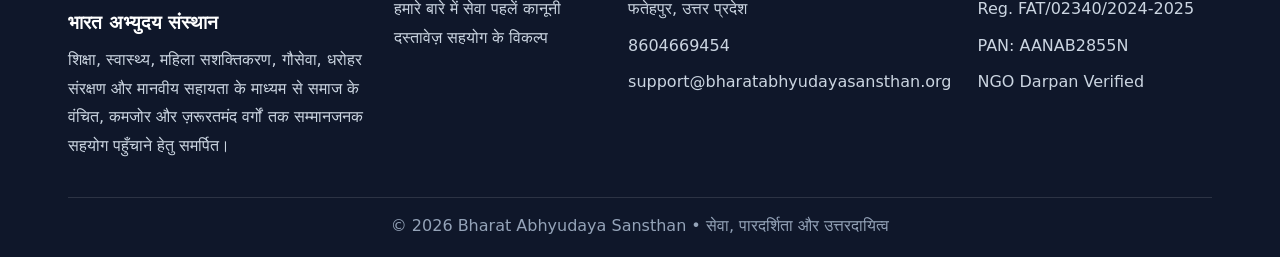
==== commit d3fd52d0: "Update index.html" ====
--- a/index.html
+++ b/index.html
@@ -156,6 +156,7 @@
     background: rgba(255,255,255,.94);
     color: #0f172a;
     box-shadow: 0 12px 30px rgba(15,23,42,.18);
+    display: flex;
   }
 
   .slider-arrow.prev{ left: 18px; }
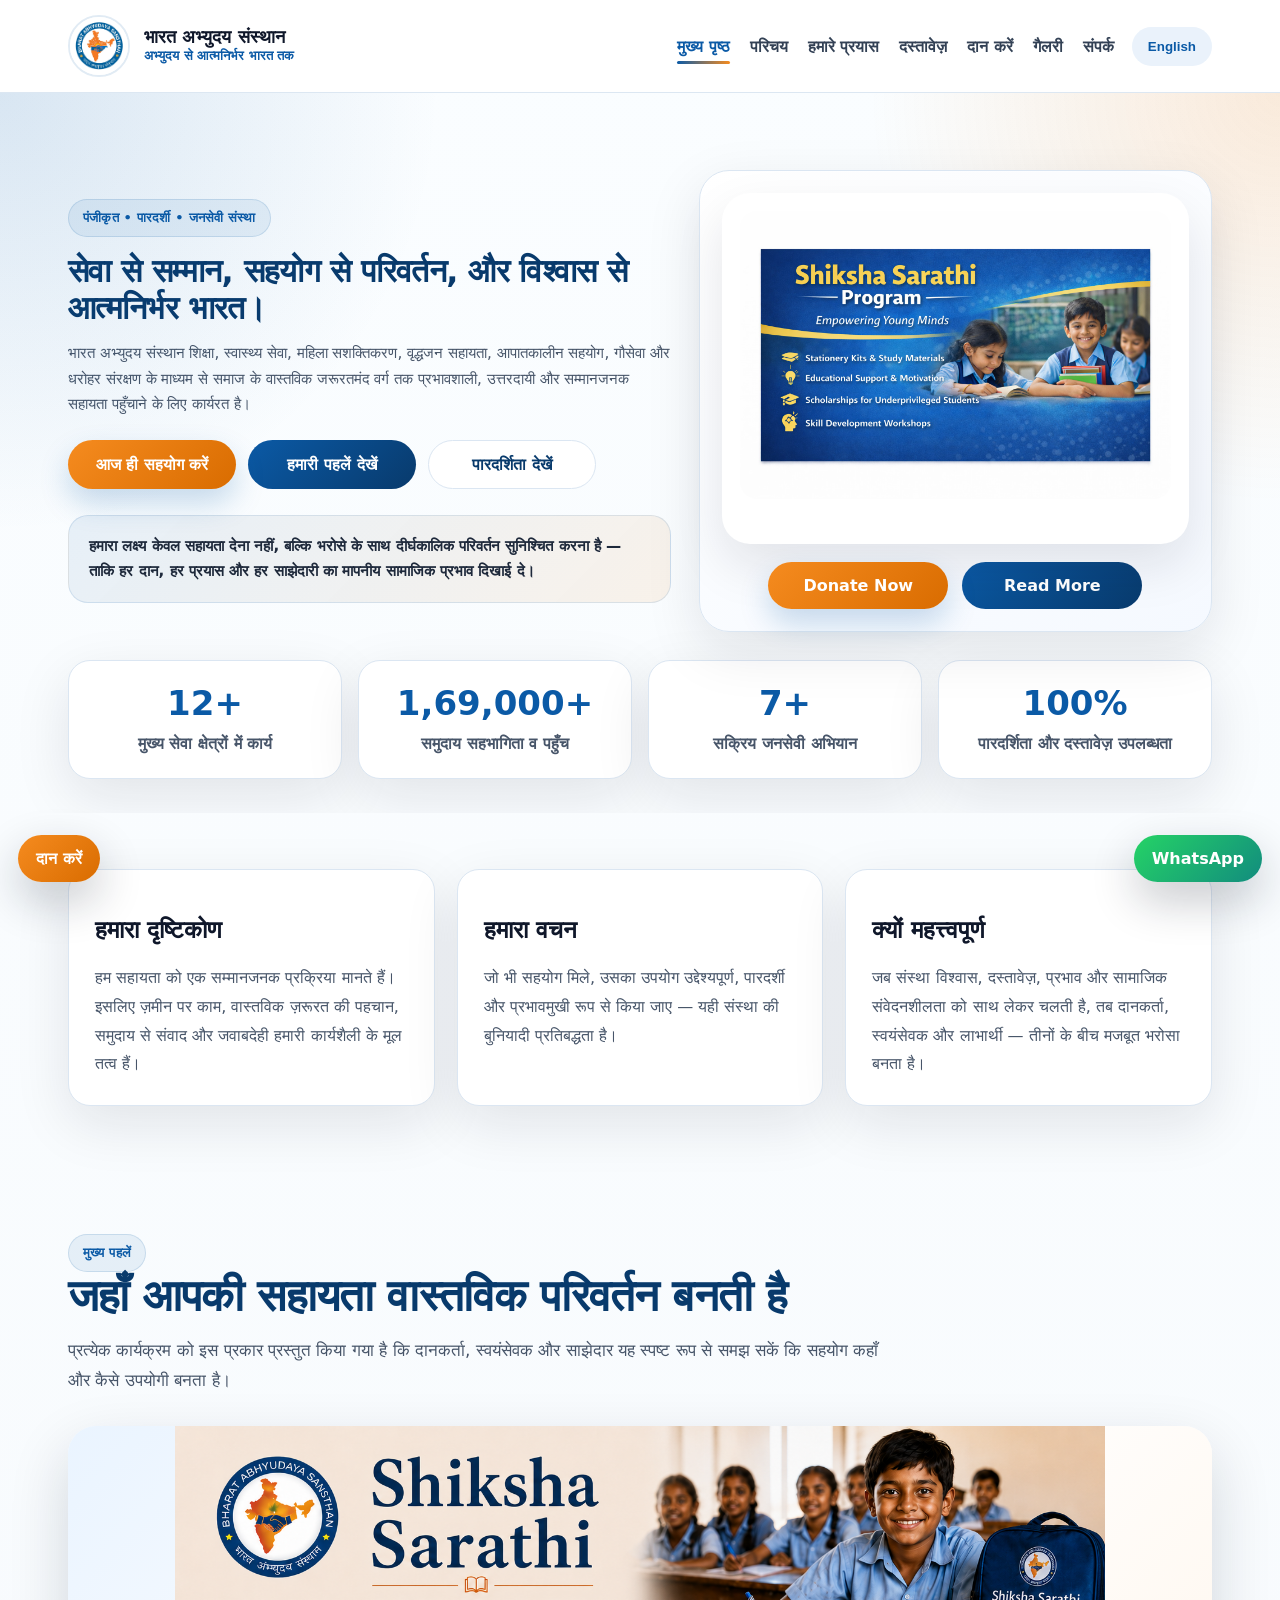
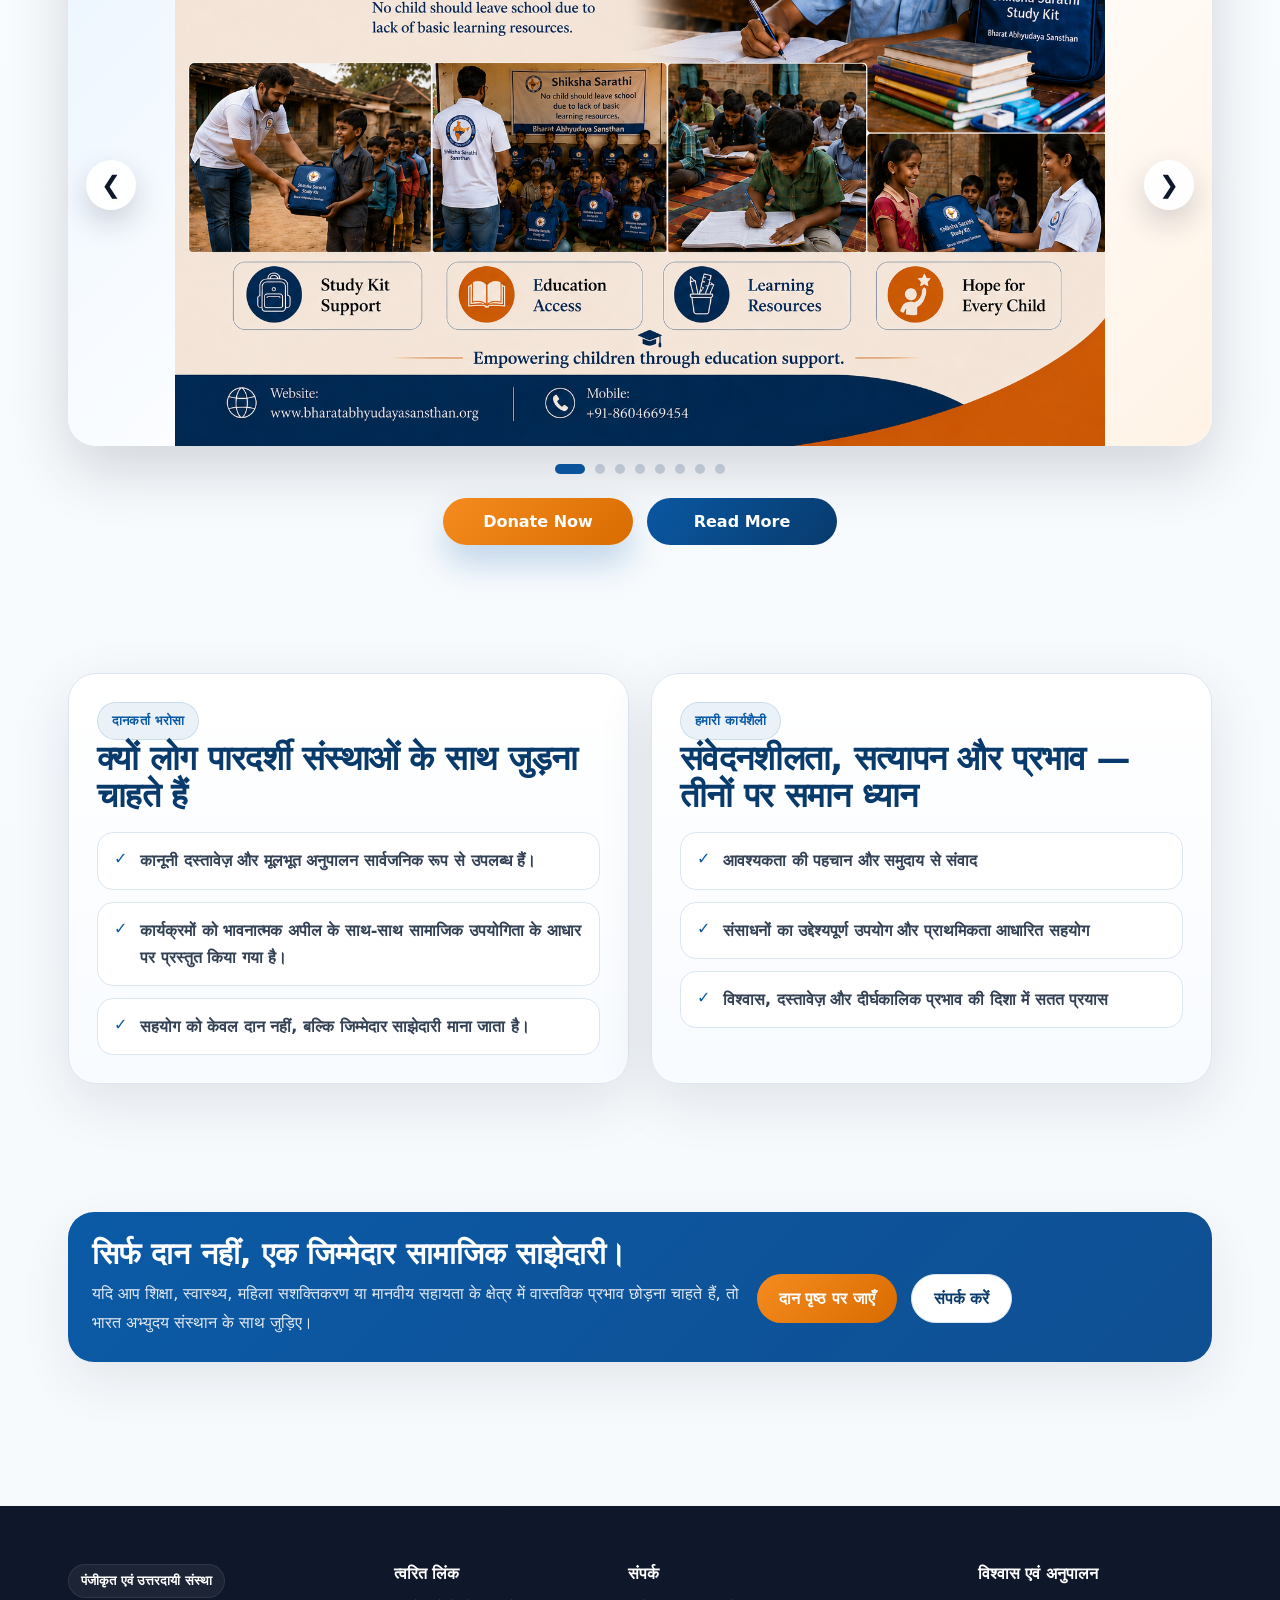
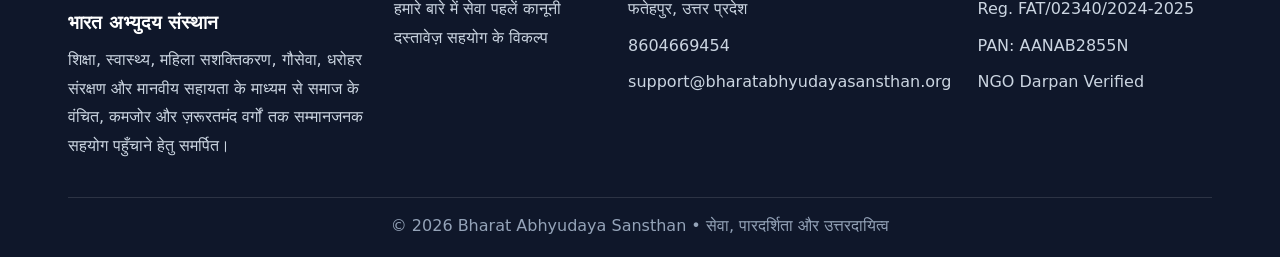
==== commit 60a810c4: "Update index.html" ====
--- a/index.html
+++ b/index.html
@@ -156,7 +156,6 @@
     background: rgba(255,255,255,.94);
     color: #0f172a;
     box-shadow: 0 12px 30px rgba(15,23,42,.18);
-    display: flex;
   }
 
   .slider-arrow.prev{ left: 18px; }
@@ -269,9 +268,6 @@
     .slider-arrow.prev{ left: 12px; }
     .slider-arrow.next{ right: 12px; }
   }
-    .slider-arrow{
-  display: none !important;
-}
   </style>
 </head>
 <body>
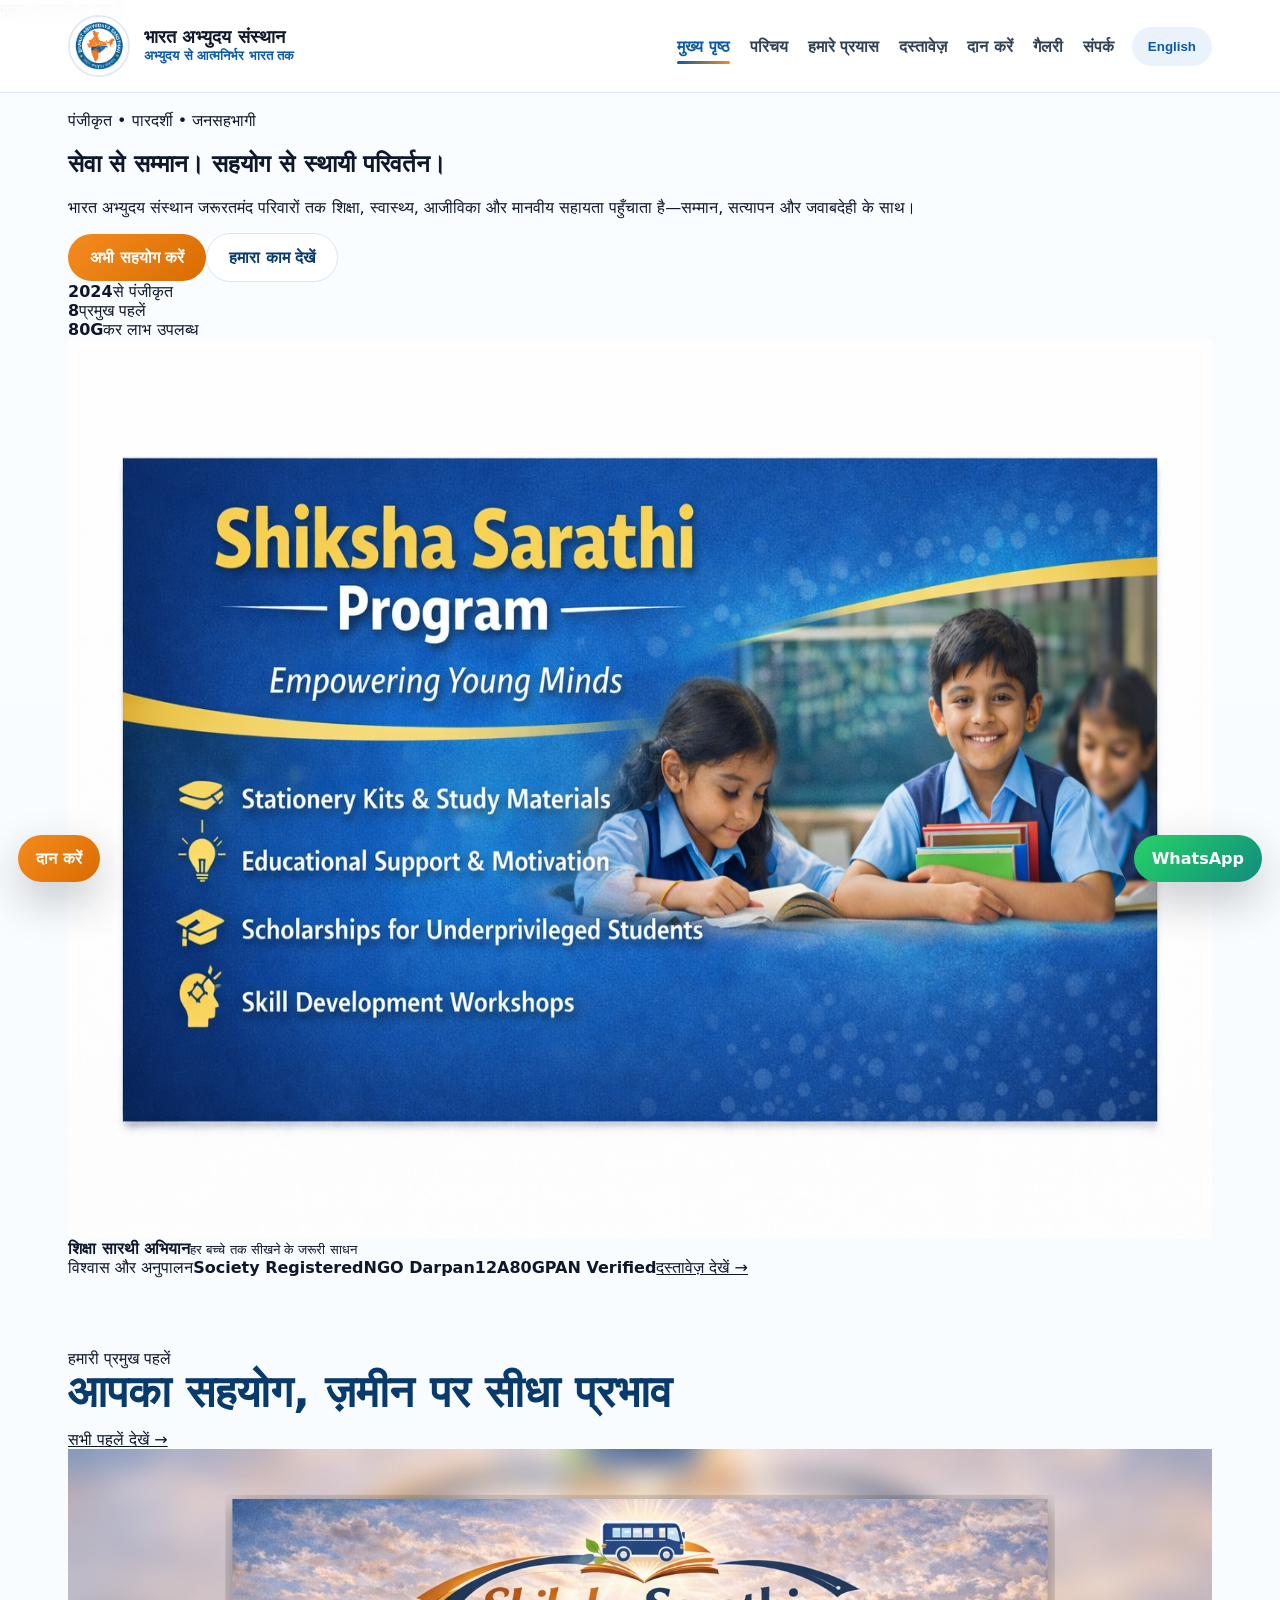
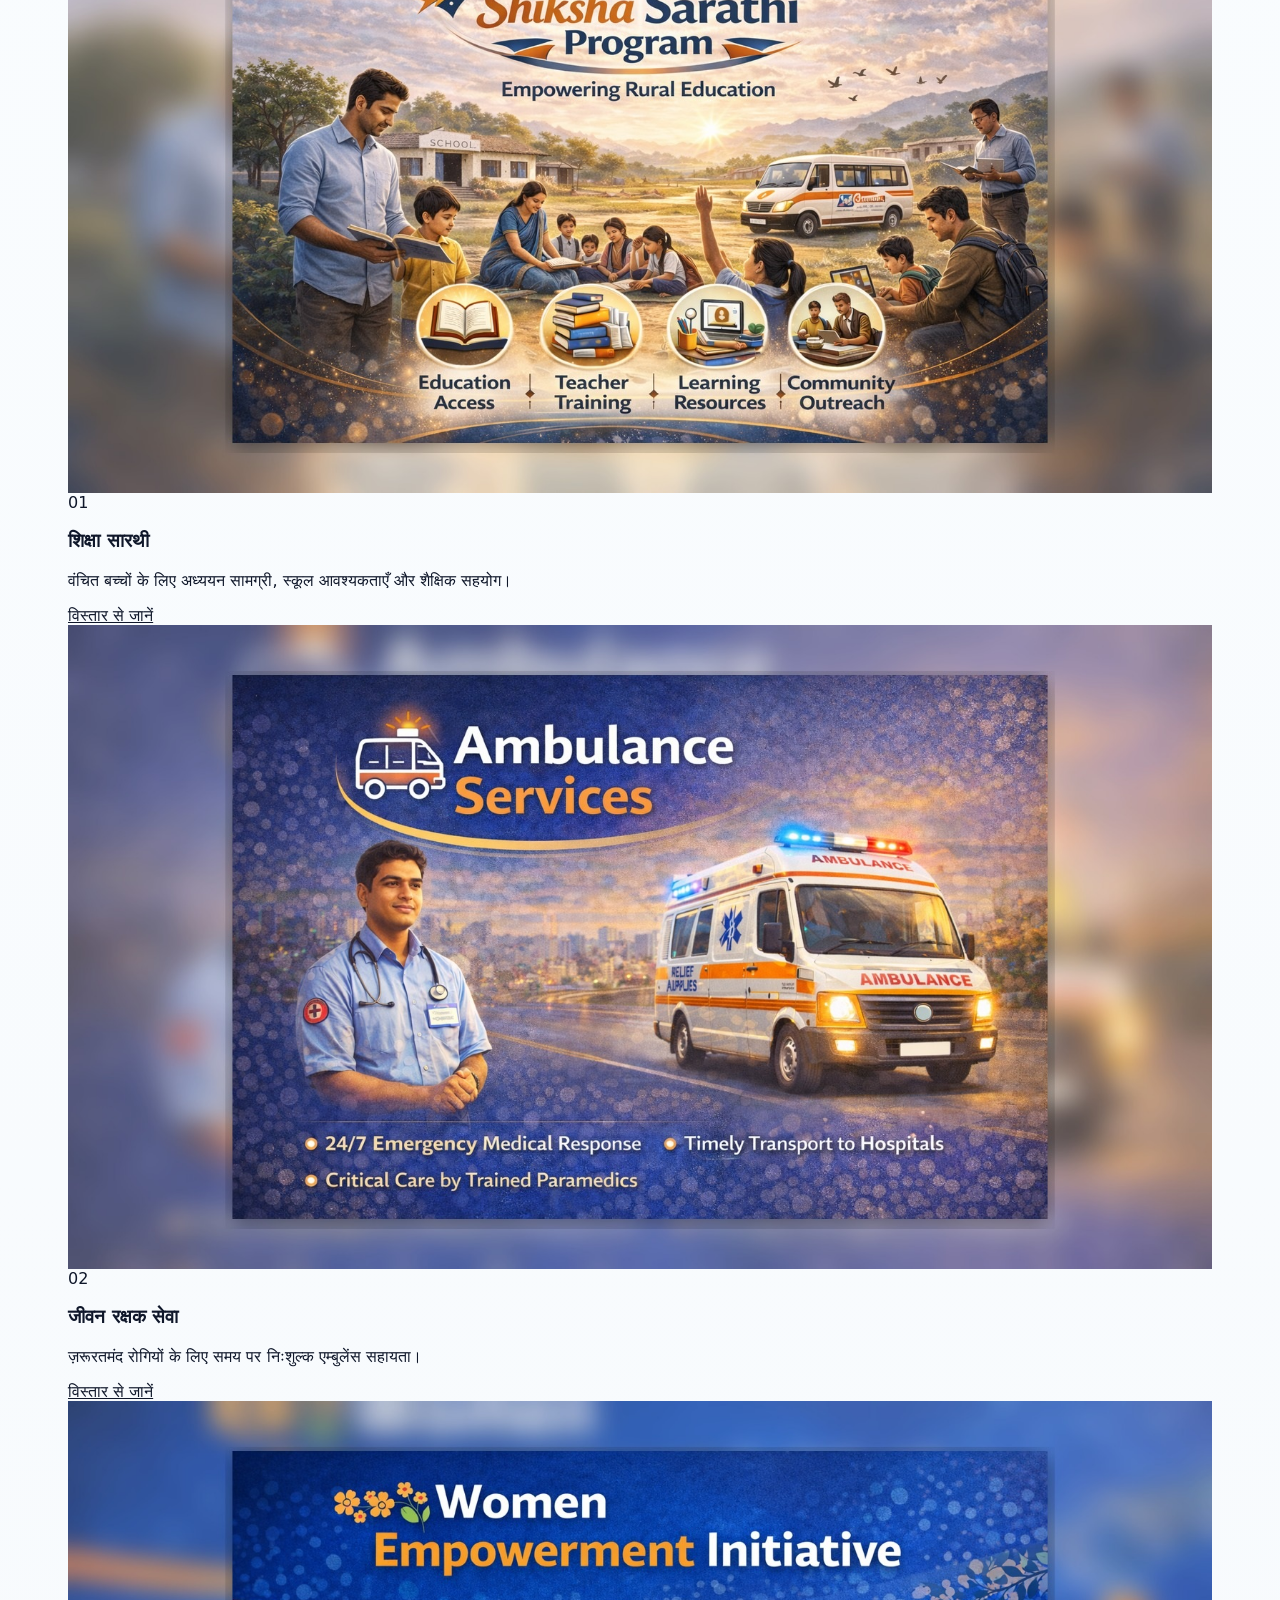
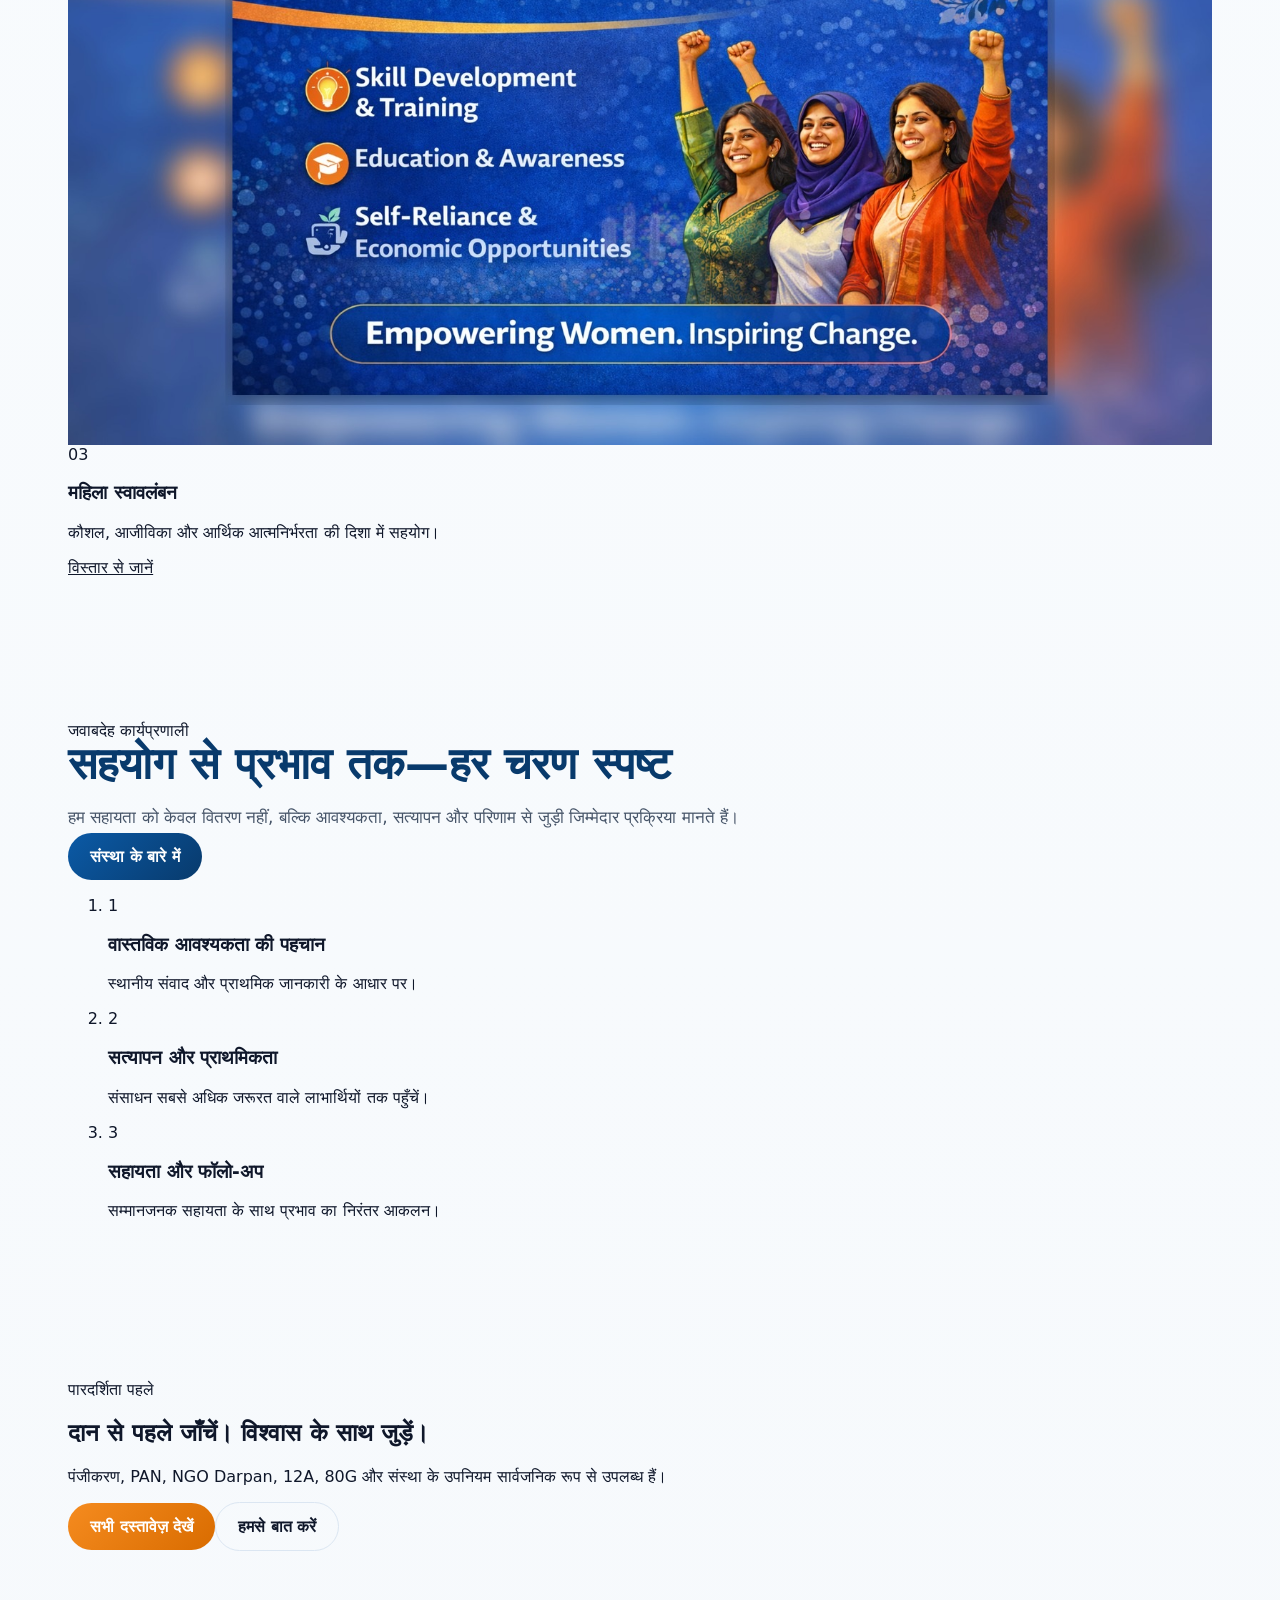
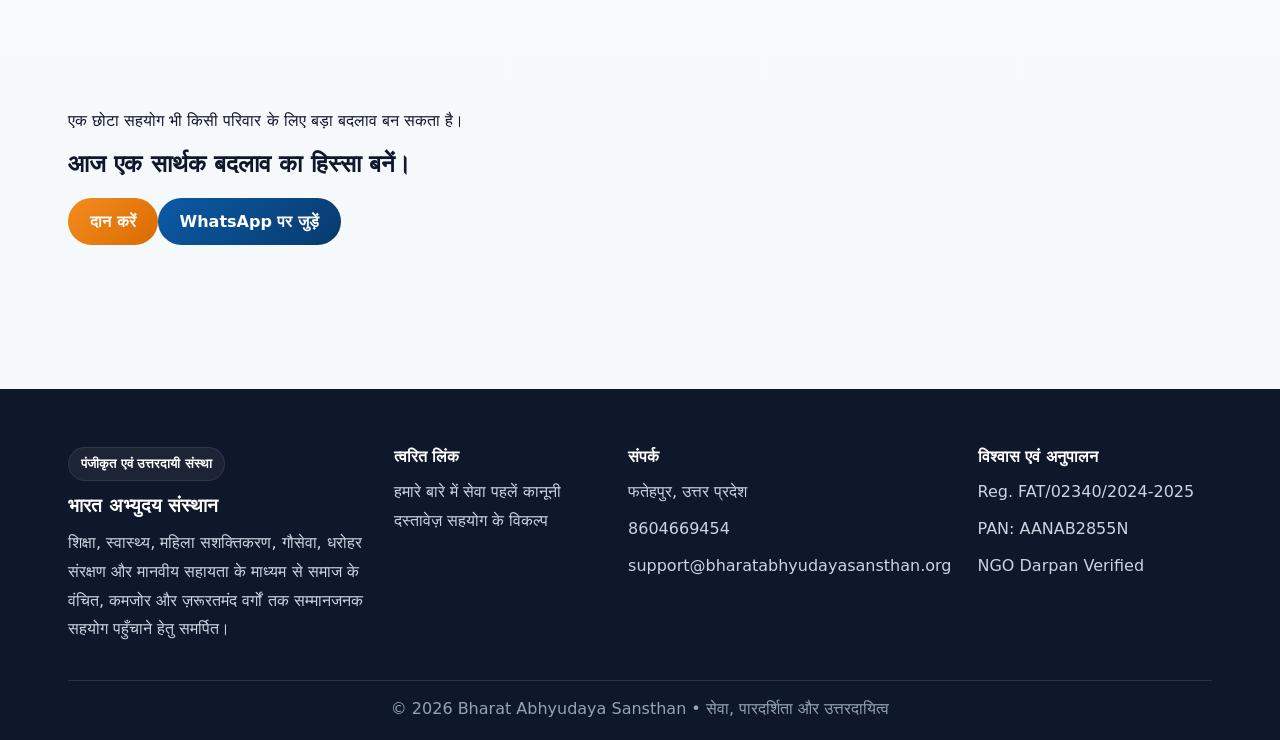
==== commit 16113813: "Professional BAS website redesign" ====
--- a/index.html
+++ b/index.html
@@ -1,565 +1,28 @@
-<!doctype html>
-<html lang="hi">
-<head>
-  <meta charset="UTF-8">
-  <meta name="viewport" content="width=device-width, initial-scale=1">
-  <title>Bharat Abhyudaya Sansthan | Service, Trust & Impact</title>
-  <meta name="description" content="Bharat Abhyudaya Sansthan is a registered NGO working for education, healthcare, women empowerment, emergency aid, cow care and heritage conservation.">
-  <link rel="stylesheet" href="assets/css/style.css">
-
-  <style>
-  .hero h1{
-    font-size: clamp(1.55rem, 2.5vw, 2.15rem) !important;
-    line-height: 1.16;
-    max-width: 680px;
-    margin-bottom: 14px;
-  }
-
-  .hero p{
-    max-width: 640px;
-    font-size: .95rem;
-    line-height: 1.68;
-  }
-
-  .hero .btn-row{
-    gap: 12px;
-    flex-wrap: wrap;
-    margin-top: 22px;
-  }
-
-  .hero .btn-row .btn{
-    min-width: 168px;
-  }
-
-  .hero .btn-primary{
-    box-shadow: 0 14px 30px rgba(11, 90, 166, .22);
-    transform: translateY(0);
-  }
-
-  .hero .btn-primary:hover{
-    transform: translateY(-1px);
-  }
-
-  .impact-band{
-    font-size: .95rem;
-    line-height: 1.65;
-  }
-
-  .section-title{
-    letter-spacing: -.02em;
-  }
-
-  .hero-side .hero-panel{
-    display: flex;
-    flex-direction: column;
-    gap: 18px;
-  }
-
-  .hero-image{
-    overflow: hidden;
-    border-radius: 28px;
-    background: #fff;
-    box-shadow: 0 22px 50px rgba(15, 23, 42, .10);
-    padding: 18px;
-  }
-
-  .hero-image img{
-    display: block;
-    width: 100%;
-    height: auto;
-    border-radius: 18px;
-    object-fit: cover;
-  }
-
-  .hero-image-actions{
-    display: flex;
-    gap: 14px;
-    flex-wrap: wrap;
-    justify-content: center;
-  }
-
-  .hero-image-actions .btn{
-    min-width: 180px;
-  }
-
-  .initiatives-slider.fullwidth-cinematic{
-    position: relative;
-    margin-top: 30px;
-    width: 100%;
-    max-width: 1280px;
-    margin-left: auto;
-    margin-right: auto;
-    padding: 0;
-  }
-
-  .initiative-slide{
-    display: none;
-    animation: fadeSlide .5s ease;
-  }
-
-  .initiative-slide.active{
-    display: block;
-  }
-
-  @keyframes fadeSlide{
-    from{opacity:.35; transform:translateY(10px)}
-    to{opacity:1; transform:translateY(0)}
-  }
-
-  .initiative-shell{
-    position: relative;
-    min-height: 520px;
-    border-radius: 28px;
-    overflow: hidden;
-    background: #0f172a;
-    box-shadow: 0 24px 60px rgba(15, 23, 42, .16);
-  }
-
-  .initiative-shell{
-  position: relative;
-  height: 620px;
-  border-radius: 28px;
-  overflow: hidden;
-  background: linear-gradient(135deg, #eaf4ff, #ffffff, #fff3e6);
-  box-shadow: 0 24px 60px rgba(15, 23, 42, .16);
-  cursor: pointer;
-  display: flex;
-  align-items: center;
-  justify-content: center;
-}
-
-.initiative-shell img{
-  width: 100%;
-  height: 100%;
-  object-fit: contain;
-  object-position: center;
-  display: block;
-  background: transparent;
-}
-
-  /* OVERLAP CONTENT REMOVED */
-  .initiative-overlay{
-    display: none !important;
-  }
-
-  .slider-arrow{
-    position: absolute;
-    top: 50%;
-    transform: translateY(-50%);
-    z-index: 5;
-    width: 50px;
-    height: 50px;
-    border: 0;
-    border-radius: 50%;
-    cursor: pointer;
-    font-size: 24px;
-    background: rgba(255,255,255,.94);
-    color: #0f172a;
-    box-shadow: 0 12px 30px rgba(15,23,42,.18);
-  }
-
-  .slider-arrow.prev{ left: 18px; }
-  .slider-arrow.next{ right: 18px; }
-
-  .slider-dots{
-    display: flex;
-    justify-content: center;
-    gap: 10px;
-    margin: 18px auto 0;
-    max-width: 1200px;
-    padding: 0 20px;
-  }
-
-  .slider-dot{
-    width: 10px;
-    height: 10px;
-    border-radius: 999px;
-    background: #cbd5e1;
-    cursor: pointer;
-    transition: .25s ease;
-  }
-
-  .slider-dot.active{
-    width: 30px;
-    background: #0b5aa6;
-  }
-
-  .slider-cta{
-    display: flex;
-    gap: 14px;
-    justify-content: center;
-    margin: 24px auto 0;
-    flex-wrap: wrap;
-    max-width: 1200px;
-    padding: 0 20px;
-  }
-
-  .slider-cta .btn{
-    min-width: 190px;
-  }
-
-  .slider-cta .btn-primary{
-    position: relative;
-    box-shadow: 0 18px 34px rgba(11,90,166,.24);
-  }
-
-  .slider-note{
-    text-align: center;
-    margin: 14px auto 0;
-    max-width: 760px;
-    padding: 0 20px;
-    font-size: .98rem;
-    line-height: 1.7;
-    color: #475569;
-  }
-
-  .cta-strip{
-    border-radius: 26px;
-    box-shadow: 0 20px 50px rgba(15,23,42,.08);
-  }
-
-  @media (max-width: 900px){
-    .hero h1{
-      font-size: clamp(1.45rem, 7vw, 1.95rem) !important;
-    }
-
-    .hero p{
-      font-size: .92rem;
-    }
-
-    .hero-image{
-      padding: 14px;
-      border-radius: 22px;
-    }
-
-    .hero-image img{
-      border-radius: 14px;
-    }
-
-    .hero-image-actions{
-      justify-content: stretch;
-    }
-
-    .hero-image-actions .btn{
-      min-width: 150px;
-      flex: 1 1 160px;
-      text-align: center;
-    }
-
-    .initiative-shell{
-  height: 430px;
-  min-height: auto;
-  border-radius: 22px;
-}
-
-.initiative-shell img{
-  width: 100%;
-  height: 100%;
-  object-fit: contain;
-  object-position: center;
-}
-
-    .slider-arrow{
-      width: 44px;
-      height: 44px;
-      font-size: 22px;
-    }
-
-    .slider-arrow.prev{ left: 12px; }
-    .slider-arrow.next{ right: 12px; }
-  }
-  </style>
-</head>
-<body>
-  <div id="header"></div>
-  <div class="topbar-space"></div>
-
-  <section class="hero">
-    <div class="wrap hero-grid">
-      <div>
-        <span class="kicker" data-hi="पंजीकृत • पारदर्शी • जनसेवी संस्था" data-en="Registered • Transparent • Community-focused NGO"></span>
-        <h1 data-hi="सेवा से सम्मान, सहयोग से परिवर्तन, और विश्वास से आत्मनिर्भर भारत।" data-en="Dignity through service, change through support, and a self-reliant India through trust."></h1>
-        <p data-hi="भारत अभ्युदय संस्थान शिक्षा, स्वास्थ्य सेवा, महिला सशक्तिकरण, वृद्धजन सहायता, आपातकालीन सहयोग, गौसेवा और धरोहर संरक्षण के माध्यम से समाज के वास्तविक जरूरतमंद वर्ग तक प्रभावशाली, उत्तरदायी और सम्मानजनक सहायता पहुँचाने के लिए कार्यरत है।" data-en="Bharat Abhyudaya Sansthan works to deliver impactful, accountable and dignified support to genuinely underserved communities through education, healthcare, women empowerment, elder care, emergency assistance, cow care and heritage conservation."></p>
-
-        <div class="btn-row">
-          <a href="donate.html" class="btn btn-primary" data-hi="आज ही सहयोग करें" data-en="Make an Impact Today"></a>
-          <a href="initiatives.html" class="btn btn-secondary" data-hi="हमारी पहलें देखें" data-en="Explore Our Initiatives"></a>
-          <a href="documents.html" class="btn btn-light" data-hi="पारदर्शिता देखें" data-en="View Transparency"></a>
-        </div>
-
-        <div class="impact-band" data-hi="हमारा लक्ष्य केवल सहायता देना नहीं, बल्कि भरोसे के साथ दीर्घकालिक परिवर्तन सुनिश्चित करना है — ताकि हर दान, हर प्रयास और हर साझेदारी का मापनीय सामाजिक प्रभाव दिखाई दे।" data-en="Our goal is not just to provide assistance, but to create measurable long-term change with trust — so every donation, every effort and every partnership produces visible social impact."></div>
-      </div>
-
-      <div class="hero-side">
-        <div class="hero-panel">
-          <div class="hero-image">
-            <img src="assets/shiksha.jpg" alt="Education support">
-          </div>
-
-          <div class="hero-image-actions">
-            <a href="https://rzp.io/rzp/PfLSQ0HB" class="btn btn-primary" data-hi="Donate Now" data-en="Donate Now"></a>
-            <a href="initiatives.html" class="btn btn-secondary" data-hi="Read More" data-en="Read More"></a>
-          </div>
-        </div>
-      </div>
-    </div>
-
-    <div class="wrap">
-      <div class="stats">
-        <div class="stat"><strong data-count="12" data-suffix="+">0</strong><span data-hi="मुख्य सेवा क्षेत्रों में कार्य" data-en="Core areas of intervention"></span></div>
-        <div class="stat"><strong data-count="169000" data-suffix="+">0</strong><span data-hi="समुदाय सहभागिता व पहुँच" data-en="Community reach & engagement"></span></div>
-        <div class="stat"><strong data-count="7" data-suffix="+">0</strong><span data-hi="सक्रिय जनसेवी अभियान" data-en="Active public service initiatives"></span></div>
-        <div class="stat"><strong data-count="100" data-suffix="%">0</strong><span data-hi="पारदर्शिता और दस्तावेज़ उपलब्धता" data-en="Transparency and document availability"></span></div>
-      </div>
-    </div>
-  </section>
-
-  <section class="section tight">
-    <div class="wrap">
-      <div class="grid-3 mission-grid">
-        <div class="card">
-          <h2 data-hi="हमारा दृष्टिकोण" data-en="Our approach"></h2>
-          <p class="section-sub" style="font-size:16px" data-hi="हम सहायता को एक सम्मानजनक प्रक्रिया मानते हैं। इसलिए ज़मीन पर काम, वास्तविक ज़रूरत की पहचान, समुदाय से संवाद और जवाबदेही हमारी कार्यशैली के मूल तत्व हैं।" data-en="We treat assistance as a dignified process. Ground-level work, identification of genuine need, community dialogue and accountability are central to our operating model."></p>
-        </div>
-        <div class="card">
-          <h2 data-hi="हमारा वचन" data-en="Our promise"></h2>
-          <p class="section-sub" style="font-size:16px" data-hi="जो भी सहयोग मिले, उसका उपयोग उद्देश्यपूर्ण, पारदर्शी और प्रभावमुखी रूप से किया जाए — यही संस्था की बुनियादी प्रतिबद्धता है।" data-en="Every contribution should be used with purpose, transparency and an outcomes-oriented mindset — that is our foundational commitment."></p>
-        </div>
-        <div class="card">
-          <h2 data-hi="क्यों महत्त्वपूर्ण" data-en="Why it matters"></h2>
-          <p class="section-sub" style="font-size:16px" data-hi="जब संस्था विश्वास, दस्तावेज़, प्रभाव और सामाजिक संवेदनशीलता को साथ लेकर चलती है, तब दानकर्ता, स्वयंसेवक और लाभार्थी — तीनों के बीच मजबूत भरोसा बनता है।" data-en="When an institution combines trust, documentation, measurable impact and social sensitivity, it builds strong confidence among donors, volunteers and beneficiaries alike."></p>
-        </div>
-      </div>
-    </div>
-  </section>
-
-  <section class="section">
-    <div class="wrap">
-      <span class="kicker" data-hi="मुख्य पहलें" data-en="Core initiatives"></span>
-      <h2 class="section-title" data-hi="जहाँ आपकी सहायता वास्तविक परिवर्तन बनती है" data-en="Where your support turns into meaningful change"></h2>
-      <p class="section-sub" data-hi="प्रत्येक कार्यक्रम को इस प्रकार प्रस्तुत किया गया है कि दानकर्ता, स्वयंसेवक और साझेदार यह स्पष्ट रूप से समझ सकें कि सहयोग कहाँ और कैसे उपयोगी बनता है।" data-en="Each programme is presented so donors, volunteers and partners can clearly understand where support goes and how it becomes useful."></p>
-
-      <div class="initiatives-slider fullwidth-cinematic" id="initiativesSlider">
-        <button class="slider-arrow prev" id="initiativePrev" type="button" aria-label="Previous slide">&#10094;</button>
-        <button class="slider-arrow next" id="initiativeNext" type="button" aria-label="Next slide">&#10095;</button>
-
-       <div class="initiative-slide active" data-detail-url="initiatives.html#shikshaDetailSection">
-  <article class="initiative-shell">
-    <img src="assets/initiatives/shikshasarathi.png" alt="Shiksha Sarathi">
-  </article>
-</div>
-
-<div class="initiative-slide" data-detail-url="initiatives.html#heritageDetailSection">
-  <article class="initiative-shell">
-    <img src="assets/initiatives/heritage-conservation.png" alt="Heritage Conservation">
-  </article>
-</div>
-
-<div class="initiative-slide" data-detail-url="initiatives.html#ambulanceDetailSection">
-  <article class="initiative-shell">
-    <img src="assets/initiatives/ambulance-seva.png" alt="Jeevan Rakshak Ambulance Seva">
-  </article>
-</div>
-
-<div class="initiative-slide" data-detail-url="initiatives.html#gausevaDetailSection">
-  <article class="initiative-shell">
-    <img src="assets/initiatives/gau-seva.png" alt="Gau Seva">
-  </article>
-</div>
-
-<div class="initiative-slide" data-detail-url="initiatives.html#womenDetailSection">
-  <article class="initiative-shell">
-    <img src="assets/initiatives/women-empowerment.png" alt="Women Empowerment">
-  </article>
-</div>
-
-<div class="initiative-slide" data-detail-url="initiatives.html#elderDetailSection">
-  <article class="initiative-shell">
-    <img src="assets/initiatives/elder-dignity.png" alt="Elder Dignity Support">
-  </article>
-</div>
-
-<div class="initiative-slide" data-detail-url="initiatives.html#skillDetailSection">
-  <article class="initiative-shell">
-    <img src="assets/initiatives/youth-skills.png" alt="Youth Skills">
-  </article>
-</div>
-
-<div class="initiative-slide" data-detail-url="initiatives.html#environmentDetailSection">
-  <article class="initiative-shell">
-    <img src="assets/initiatives/environmental-conservation.png" alt="Environmental Conservation">
-  </article>
-</div>
-
-        <div class="slider-dots" id="initiativeDots">
-  <span class="slider-dot active" data-slide="0"></span>
-  <span class="slider-dot" data-slide="1"></span>
-  <span class="slider-dot" data-slide="2"></span>
-  <span class="slider-dot" data-slide="3"></span>
-  <span class="slider-dot" data-slide="4"></span>
-  <span class="slider-dot" data-slide="5"></span>
-  <span class="slider-dot" data-slide="6"></span>
-  <span class="slider-dot" data-slide="7"></span>
-</div>
-
-        <div class="slider-cta">
-  <a href="donate.html" class="btn btn-primary" data-hi="Donate Now" data-en="Donate Now"></a>
-  <a href="initiatives.html#shikshaDetailSection" id="sliderReadMoreBtn" class="btn btn-secondary" data-hi="Read More" data-en="Read More"></a>
-</div>
-      </div>
-    </div>
-  </section>
-
-  <section class="section tight">
-    <div class="wrap">
-      <div class="grid-2">
-        <div class="highlight">
-          <span class="kicker" data-hi="दानकर्ता भरोसा" data-en="Donor confidence"></span>
-          <h2 class="section-title" style="font-size:34px" data-hi="क्यों लोग पारदर्शी संस्थाओं के साथ जुड़ना चाहते हैं" data-en="Why people choose transparent organisations"></h2>
-          <ul class="value-list">
-            <li data-hi="कानूनी दस्तावेज़ और मूलभूत अनुपालन सार्वजनिक रूप से उपलब्ध हैं।" data-en="Legal documents and core compliance records are publicly accessible."></li>
-            <li data-hi="कार्यक्रमों को भावनात्मक अपील के साथ-साथ सामाजिक उपयोगिता के आधार पर प्रस्तुत किया गया है।" data-en="Programmes are presented not only emotionally, but with clear social utility."></li>
-            <li data-hi="सहयोग को केवल दान नहीं, बल्कि जिम्मेदार साझेदारी माना जाता है।" data-en="Support is treated not merely as charity, but as a responsible partnership."></li>
-          </ul>
-        </div>
-        <div class="highlight">
-          <span class="kicker" data-hi="हमारी कार्यशैली" data-en="How we work"></span>
-          <h2 class="section-title" style="font-size:34px" data-hi="संवेदनशीलता, सत्यापन और प्रभाव — तीनों पर समान ध्यान" data-en="Sensitivity, verification and impact — with equal attention to all three"></h2>
-          <ul class="steps">
-            <li data-hi="आवश्यकता की पहचान और समुदाय से संवाद" data-en="Need identification and dialogue with the community"></li>
-            <li data-hi="संसाधनों का उद्देश्यपूर्ण उपयोग और प्राथमिकता आधारित सहयोग" data-en="Purposeful use of resources and priority-based support"></li>
-            <li data-hi="विश्वास, दस्तावेज़ और दीर्घकालिक प्रभाव की दिशा में सतत प्रयास" data-en="Continuous effort toward trust, documentation and long-term impact"></li>
-          </ul>
-        </div>
-      </div>
-    </div>
-  </section>
-
-  <section class="section">
-    <div class="wrap">
-      <div class="cta-strip">
-        <div>
-          <h3 data-hi="सिर्फ दान नहीं, एक जिम्मेदार सामाजिक साझेदारी।" data-en="Not just a donation, but a responsible social partnership."></h3>
-          <p data-hi="यदि आप शिक्षा, स्वास्थ्य, महिला सशक्तिकरण या मानवीय सहायता के क्षेत्र में वास्तविक प्रभाव छोड़ना चाहते हैं, तो भारत अभ्युदय संस्थान के साथ जुड़िए।" data-en="If you want to create real impact in education, healthcare, women empowerment or humanitarian support, partner with Bharat Abhyudaya Sansthan."></p>
-        </div>
-        <div class="btn-row" style="justify-content:flex-start">
-          <a href="donate.html" class="btn btn-primary" data-hi="दान पृष्ठ पर जाएँ" data-en="Go to Donate Page"></a>
-          <a href="contact.html" class="btn btn-light" data-hi="संपर्क करें" data-en="Contact Us"></a>
-        </div>
-      </div>
-    </div>
-  </section>
-
-  <a class="whatsapp-float" href="https://wa.me/918604669454" target="_blank">WhatsApp</a>
-  <a class="donate-float" href="donate.html" data-hi="दान करें" data-en="Donate"></a>
-  <div id="footer"></div>
-
-  <script>
-  (function(){
-    let currentSlide = 0;
-    let sliderTimer;
-
-    function initInitiativesSlider(){
-      const slides = document.querySelectorAll('.initiative-slide');
-      const dots = document.querySelectorAll('.slider-dot');
-      const prevBtn = document.getElementById('initiativePrev');
-      const nextBtn = document.getElementById('initiativeNext');
-      const readMoreBtn = document.getElementById('sliderReadMoreBtn');
-
-      if(!slides.length) return;
-
-      function getSlideUrl(index){
-        const slide = slides[index];
-        return slide ? slide.getAttribute('data-detail-url') : 'initiatives.html';
-      }
-
-      function updateReadMoreLink(index){
-        if(readMoreBtn){
-          readMoreBtn.href = getSlideUrl(index);
-        }
-      }
-
-      function showSlide(index){
-        slides.forEach((slide, i)=>{
-          slide.classList.toggle('active', i === index);
-        });
-
-        dots.forEach((dot, i)=>{
-          dot.classList.toggle('active', i === index);
-        });
-
-        currentSlide = index;
-        updateReadMoreLink(index);
-      }
-
-      function nextSlide(){
-        const next = (currentSlide + 1) % slides.length;
-        showSlide(next);
-      }
-
-      function prevSlide(){
-        const prev = (currentSlide - 1 + slides.length) % slides.length;
-        showSlide(prev);
-      }
-
-      function startAuto(){
-        stopAuto();
-        sliderTimer = setInterval(nextSlide, 5000);
-      }
-
-      function stopAuto(){
-        if(sliderTimer) clearInterval(sliderTimer);
-      }
-
-      slides.forEach((slide, i)=>{
-        const shell = slide.querySelector('.initiative-shell');
-
-        if(shell){
-          shell.setAttribute('tabindex', '0');
-          shell.setAttribute('role', 'link');
-          shell.setAttribute('title', 'Open programme details');
-
-          shell.addEventListener('click', ()=>{
-            window.location.href = getSlideUrl(i);
-          });
-
-          shell.addEventListener('keydown', (e)=>{
-            if(e.key === 'Enter' || e.key === ' '){
-              e.preventDefault();
-              window.location.href = getSlideUrl(i);
-            }
-          });
-        }
-      });
-
-      if(nextBtn){
-        nextBtn.addEventListener('click', ()=>{
-          nextSlide();
-          startAuto();
-        });
-      }
-
-      if(prevBtn){
-        prevBtn.addEventListener('click', ()=>{
-          prevSlide();
-          startAuto();
-        });
-      }
-
-      dots.forEach((dot, i)=>{
-        dot.addEventListener('click', ()=>{
-          showSlide(i);
-          startAuto();
-        });
-      });
-
-      showSlide(0);
-      startAuto();
-    }
-
-    document.addEventListener('DOMContentLoaded', initInitiativesSlider);
-  })();
-</script>
-  <script src="assets/js/main.js"></script>
-</body>
-</html>
+<!doctype html>
+<html lang="hi">
+<head>
+  <meta charset="UTF-8"><meta name="viewport" content="width=device-width,initial-scale=1">
+  <title>भारत अभ्युदय संस्थान | सेवा, सम्मान और सामाजिक परिवर्तन</title>
+  <meta name="description" content="भारत अभ्युदय संस्थान शिक्षा, स्वास्थ्य, महिला सशक्तिकरण, गौसेवा, पर्यावरण और मानवीय सहायता के लिए कार्यरत पंजीकृत सामाजिक संस्था है।">
+  <meta name="theme-color" content="#073b66"><meta property="og:title" content="भारत अभ्युदय संस्थान"><meta property="og:description" content="सेवा से सम्मान, सहयोग से परिवर्तन।"><meta property="og:type" content="website"><meta property="og:url" content="https://bharatabhyudayasansthan.org/"><meta property="og:image" content="https://bharatabhyudayasansthan.org/assets/shiksha.jpg">
+  <link rel="canonical" href="https://bharatabhyudayasansthan.org/"><link rel="preload" href="assets/shiksha.jpg" as="image"><link rel="stylesheet" href="assets/css/style.css">
+</head>
+<body class="home-page"><a class="skip-link" href="#mainContent">मुख्य सामग्री पर जाएँ</a><div id="header"></div><div class="topbar-space"></div>
+<main id="mainContent">
+  <section class="home-hero"><div class="wrap home-hero-grid">
+    <div class="home-hero-copy"><span class="eyebrow" data-hi="पंजीकृत • पारदर्शी • जनसहभागी" data-en="Registered • Transparent • Community-led"></span><h1 data-hi="सेवा से सम्मान। सहयोग से स्थायी परिवर्तन।" data-en="Dignity through service. Lasting change through support."></h1><p data-hi="भारत अभ्युदय संस्थान जरूरतमंद परिवारों तक शिक्षा, स्वास्थ्य, आजीविका और मानवीय सहायता पहुँचाता है—सम्मान, सत्यापन और जवाबदेही के साथ।" data-en="Bharat Abhyudaya Sansthan connects underserved families with education, healthcare, livelihoods and humanitarian support—with dignity, verification and accountability."></p><div class="hero-actions"><a class="btn btn-primary" href="donate.html" data-hi="अभी सहयोग करें" data-en="Support Now"></a><a class="btn btn-light" href="initiatives.html" data-hi="हमारा काम देखें" data-en="Explore Our Work"></a></div><div class="trust-row" aria-label="Organisation credentials"><div><strong>2024</strong><span data-hi="से पंजीकृत" data-en="Registered since"></span></div><div><strong>8</strong><span data-hi="प्रमुख पहलें" data-en="Core initiatives"></span></div><div><strong>80G</strong><span data-hi="कर लाभ उपलब्ध" data-en="Tax benefit available"></span></div></div></div>
+    <div class="home-hero-visual"><img src="assets/shiksha.jpg" alt="बच्चों को शैक्षिक सामग्री प्रदान करते संस्था के कार्यकर्ता" width="1200" height="900"><div class="visual-caption"><span class="pulse-dot"></span><div><strong data-hi="शिक्षा सारथी अभियान" data-en="Shiksha Sarathi Initiative"></strong><small data-hi="हर बच्चे तक सीखने के जरूरी साधन" data-en="Essential learning resources for every child"></small></div></div></div>
+  </div><div class="wrap credibility-strip"><span data-hi="विश्वास और अनुपालन" data-en="Trust & compliance"></span><b>Society Registered</b><b>NGO Darpan</b><b>12A</b><b>80G</b><b>PAN Verified</b><a href="documents.html" data-hi="दस्तावेज़ देखें →" data-en="View documents →"></a></div></section>
+
+  <section class="section home-programmes"><div class="wrap"><div class="section-heading-row"><div><span class="eyebrow" data-hi="हमारी प्रमुख पहलें" data-en="Our core initiatives"></span><h2 class="section-title" data-hi="आपका सहयोग, ज़मीन पर सीधा प्रभाव" data-en="Your support, translated into action"></h2></div><a class="text-link" href="initiatives.html" data-hi="सभी पहलें देखें →" data-en="View all initiatives →"></a></div><div class="impact-cards">
+    <article class="impact-card featured"><img src="assets/initiatives/shiksha-sarathi-slider.jpg" alt="शिक्षा सारथी"><div class="impact-card-body"><span>01</span><h3 data-hi="शिक्षा सारथी" data-en="Shiksha Sarathi"></h3><p data-hi="वंचित बच्चों के लिए अध्ययन सामग्री, स्कूल आवश्यकताएँ और शैक्षिक सहयोग।" data-en="Learning kits, school essentials and educational support for underserved children."></p><a href="initiatives.html#shikshaDetailSection" data-hi="विस्तार से जानें" data-en="Learn more"></a></div></article>
+    <article class="impact-card"><img src="assets/initiatives/ambulance-slider.jpg" alt="जीवन रक्षक एम्बुलेंस सेवा" loading="lazy"><div class="impact-card-body"><span>02</span><h3 data-hi="जीवन रक्षक सेवा" data-en="Jeevan Rakshak"></h3><p data-hi="ज़रूरतमंद रोगियों के लिए समय पर निःशुल्क एम्बुलेंस सहायता।" data-en="Timely ambulance assistance for patients in need."></p><a href="initiatives.html#ambulanceDetailSection" data-hi="विस्तार से जानें" data-en="Learn more"></a></div></article>
+    <article class="impact-card"><img src="assets/initiatives/women-slider.jpg" alt="महिला स्वावलंबन" loading="lazy"><div class="impact-card-body"><span>03</span><h3 data-hi="महिला स्वावलंबन" data-en="Women’s Self-Reliance"></h3><p data-hi="कौशल, आजीविका और आर्थिक आत्मनिर्भरता की दिशा में सहयोग।" data-en="Skills, livelihoods and pathways to economic independence."></p><a href="initiatives.html#womenDetailSection" data-hi="विस्तार से जानें" data-en="Learn more"></a></div></article>
+  </div></div></section>
+
+  <section class="section process-section"><div class="wrap process-grid"><div><span class="eyebrow" data-hi="जवाबदेह कार्यप्रणाली" data-en="Accountable delivery"></span><h2 class="section-title" data-hi="सहयोग से प्रभाव तक—हर चरण स्पष्ट" data-en="From support to impact—every step is clear"></h2><p class="section-sub" data-hi="हम सहायता को केवल वितरण नहीं, बल्कि आवश्यकता, सत्यापन और परिणाम से जुड़ी जिम्मेदार प्रक्रिया मानते हैं।" data-en="We see aid not as distribution alone, but as a responsible process rooted in need, verification and outcomes."></p><a class="btn btn-secondary" href="about.html" data-hi="संस्था के बारे में" data-en="About the Organisation"></a></div><ol class="process-list"><li><span>1</span><div><h3 data-hi="वास्तविक आवश्यकता की पहचान" data-en="Identify genuine need"></h3><p data-hi="स्थानीय संवाद और प्राथमिक जानकारी के आधार पर।" data-en="Through local engagement and primary information."></p></div></li><li><span>2</span><div><h3 data-hi="सत्यापन और प्राथमिकता" data-en="Verify and prioritise"></h3><p data-hi="संसाधन सबसे अधिक जरूरत वाले लाभार्थियों तक पहुँचें।" data-en="So resources reach those who need them most."></p></div></li><li><span>3</span><div><h3 data-hi="सहायता और फॉलो-अप" data-en="Deliver and follow up"></h3><p data-hi="सम्मानजनक सहायता के साथ प्रभाव का निरंतर आकलन।" data-en="Dignified delivery with continued impact review."></p></div></li></ol></div></section>
+
+  <section class="section trust-section"><div class="wrap trust-panel"><div><span class="eyebrow light" data-hi="पारदर्शिता पहले" data-en="Transparency first"></span><h2 data-hi="दान से पहले जाँचें। विश्वास के साथ जुड़ें।" data-en="Verify before you give. Partner with confidence."></h2><p data-hi="पंजीकरण, PAN, NGO Darpan, 12A, 80G और संस्था के उपनियम सार्वजनिक रूप से उपलब्ध हैं।" data-en="Registration, PAN, NGO Darpan, 12A, 80G and organisational bylaws are publicly available."></p></div><div class="trust-actions"><a class="btn btn-primary" href="documents.html" data-hi="सभी दस्तावेज़ देखें" data-en="View All Documents"></a><a class="btn btn-outline-light" href="contact.html" data-hi="हमसे बात करें" data-en="Talk to Us"></a></div></div></section>
+  <section class="section final-cta-section"><div class="wrap final-cta"><p data-hi="एक छोटा सहयोग भी किसी परिवार के लिए बड़ा बदलाव बन सकता है।" data-en="Even a small contribution can create a meaningful change for a family."></p><h2 data-hi="आज एक सार्थक बदलाव का हिस्सा बनें।" data-en="Be part of meaningful change today."></h2><div class="hero-actions"><a class="btn btn-primary" href="donate.html" data-hi="दान करें" data-en="Donate Now"></a><a class="btn btn-secondary" href="https://wa.me/918604669454" target="_blank" rel="noopener" data-hi="WhatsApp पर जुड़ें" data-en="Connect on WhatsApp"></a></div></div></section>
+</main>
+<a class="whatsapp-float" href="https://wa.me/918604669454" target="_blank" rel="noopener" aria-label="WhatsApp पर संपर्क करें">WhatsApp</a><a class="donate-float" href="donate.html" data-hi="दान करें" data-en="Donate"></a><div id="footer"></div><script src="assets/js/main.js"></script></body></html>
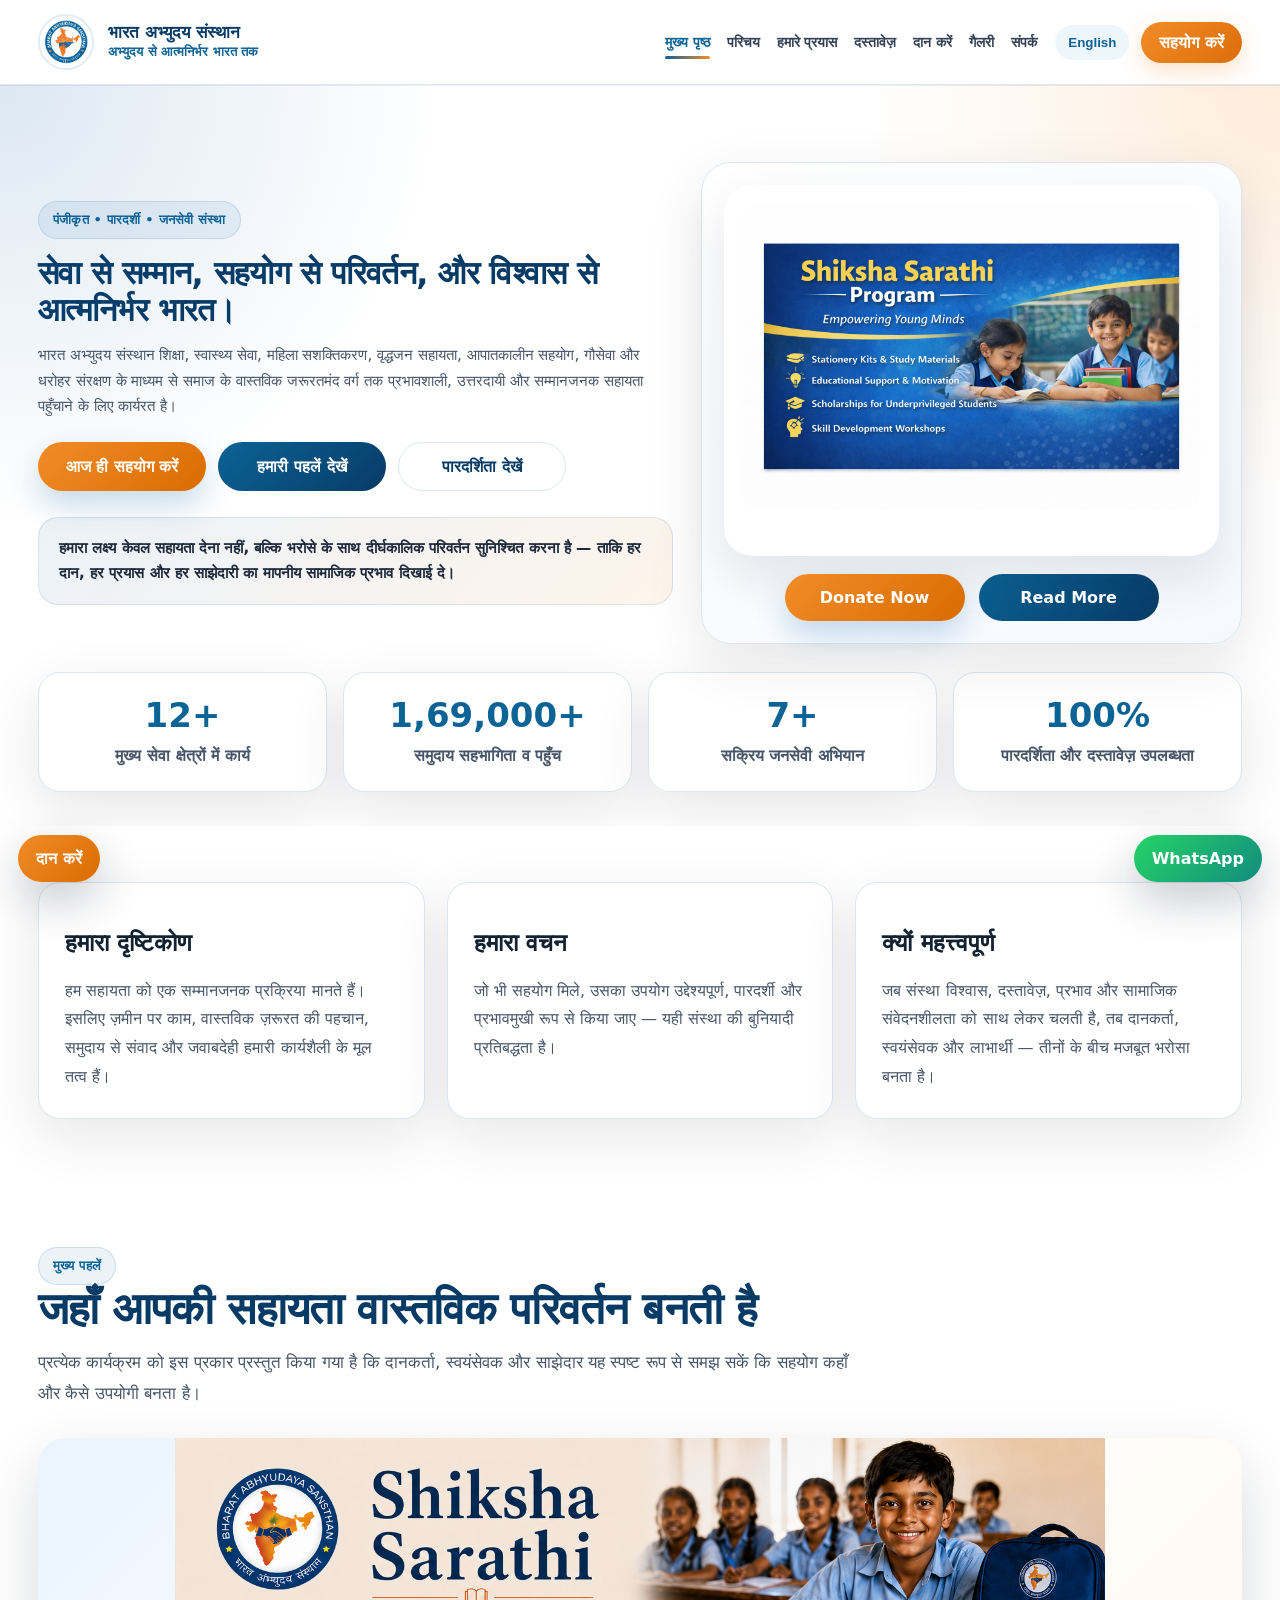
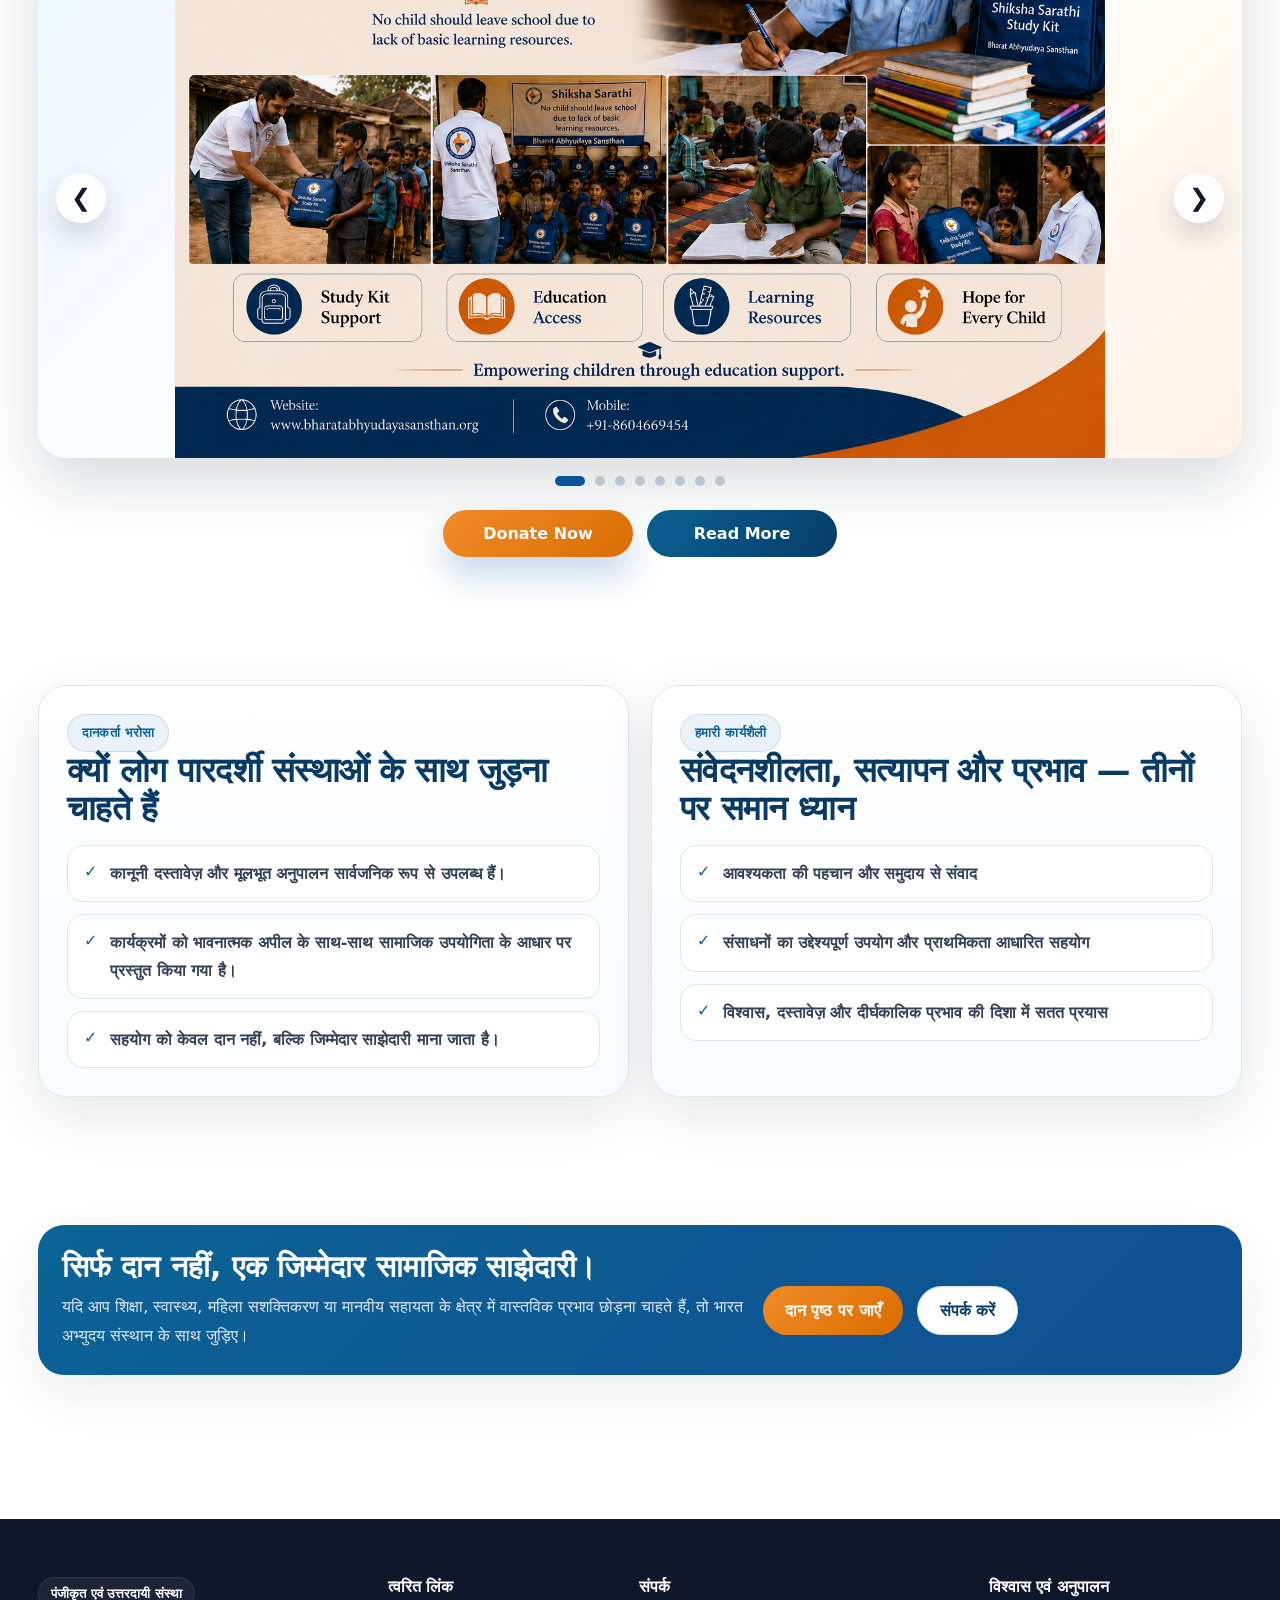
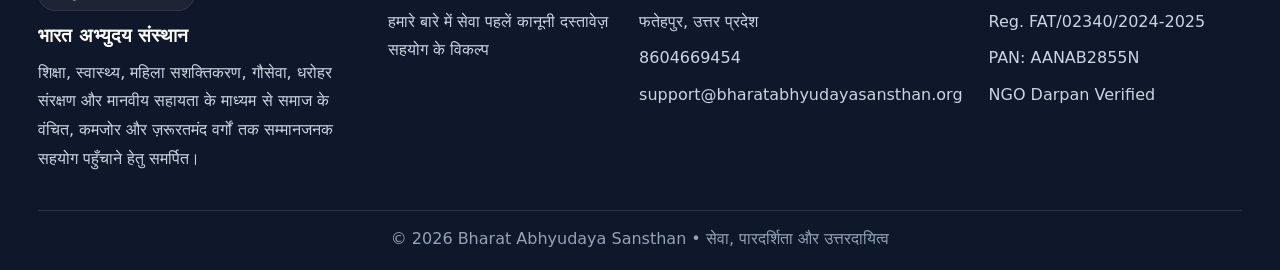
==== commit ac7cf659: "Restore preferred visual homepage layout" ====
--- a/index.html
+++ b/index.html
@@ -1,28 +1,565 @@
-<!doctype html>
-<html lang="hi">
-<head>
-  <meta charset="UTF-8"><meta name="viewport" content="width=device-width,initial-scale=1">
-  <title>भारत अभ्युदय संस्थान | सेवा, सम्मान और सामाजिक परिवर्तन</title>
-  <meta name="description" content="भारत अभ्युदय संस्थान शिक्षा, स्वास्थ्य, महिला सशक्तिकरण, गौसेवा, पर्यावरण और मानवीय सहायता के लिए कार्यरत पंजीकृत सामाजिक संस्था है।">
-  <meta name="theme-color" content="#073b66"><meta property="og:title" content="भारत अभ्युदय संस्थान"><meta property="og:description" content="सेवा से सम्मान, सहयोग से परिवर्तन।"><meta property="og:type" content="website"><meta property="og:url" content="https://bharatabhyudayasansthan.org/"><meta property="og:image" content="https://bharatabhyudayasansthan.org/assets/shiksha.jpg">
-  <link rel="canonical" href="https://bharatabhyudayasansthan.org/"><link rel="preload" href="assets/shiksha.jpg" as="image"><link rel="stylesheet" href="assets/css/style.css">
-</head>
-<body class="home-page"><a class="skip-link" href="#mainContent">मुख्य सामग्री पर जाएँ</a><div id="header"></div><div class="topbar-space"></div>
-<main id="mainContent">
-  <section class="home-hero"><div class="wrap home-hero-grid">
-    <div class="home-hero-copy"><span class="eyebrow" data-hi="पंजीकृत • पारदर्शी • जनसहभागी" data-en="Registered • Transparent • Community-led"></span><h1 data-hi="सेवा से सम्मान। सहयोग से स्थायी परिवर्तन।" data-en="Dignity through service. Lasting change through support."></h1><p data-hi="भारत अभ्युदय संस्थान जरूरतमंद परिवारों तक शिक्षा, स्वास्थ्य, आजीविका और मानवीय सहायता पहुँचाता है—सम्मान, सत्यापन और जवाबदेही के साथ।" data-en="Bharat Abhyudaya Sansthan connects underserved families with education, healthcare, livelihoods and humanitarian support—with dignity, verification and accountability."></p><div class="hero-actions"><a class="btn btn-primary" href="donate.html" data-hi="अभी सहयोग करें" data-en="Support Now"></a><a class="btn btn-light" href="initiatives.html" data-hi="हमारा काम देखें" data-en="Explore Our Work"></a></div><div class="trust-row" aria-label="Organisation credentials"><div><strong>2024</strong><span data-hi="से पंजीकृत" data-en="Registered since"></span></div><div><strong>8</strong><span data-hi="प्रमुख पहलें" data-en="Core initiatives"></span></div><div><strong>80G</strong><span data-hi="कर लाभ उपलब्ध" data-en="Tax benefit available"></span></div></div></div>
-    <div class="home-hero-visual"><img src="assets/shiksha.jpg" alt="बच्चों को शैक्षिक सामग्री प्रदान करते संस्था के कार्यकर्ता" width="1200" height="900"><div class="visual-caption"><span class="pulse-dot"></span><div><strong data-hi="शिक्षा सारथी अभियान" data-en="Shiksha Sarathi Initiative"></strong><small data-hi="हर बच्चे तक सीखने के जरूरी साधन" data-en="Essential learning resources for every child"></small></div></div></div>
-  </div><div class="wrap credibility-strip"><span data-hi="विश्वास और अनुपालन" data-en="Trust & compliance"></span><b>Society Registered</b><b>NGO Darpan</b><b>12A</b><b>80G</b><b>PAN Verified</b><a href="documents.html" data-hi="दस्तावेज़ देखें →" data-en="View documents →"></a></div></section>
-
-  <section class="section home-programmes"><div class="wrap"><div class="section-heading-row"><div><span class="eyebrow" data-hi="हमारी प्रमुख पहलें" data-en="Our core initiatives"></span><h2 class="section-title" data-hi="आपका सहयोग, ज़मीन पर सीधा प्रभाव" data-en="Your support, translated into action"></h2></div><a class="text-link" href="initiatives.html" data-hi="सभी पहलें देखें →" data-en="View all initiatives →"></a></div><div class="impact-cards">
-    <article class="impact-card featured"><img src="assets/initiatives/shiksha-sarathi-slider.jpg" alt="शिक्षा सारथी"><div class="impact-card-body"><span>01</span><h3 data-hi="शिक्षा सारथी" data-en="Shiksha Sarathi"></h3><p data-hi="वंचित बच्चों के लिए अध्ययन सामग्री, स्कूल आवश्यकताएँ और शैक्षिक सहयोग।" data-en="Learning kits, school essentials and educational support for underserved children."></p><a href="initiatives.html#shikshaDetailSection" data-hi="विस्तार से जानें" data-en="Learn more"></a></div></article>
-    <article class="impact-card"><img src="assets/initiatives/ambulance-slider.jpg" alt="जीवन रक्षक एम्बुलेंस सेवा" loading="lazy"><div class="impact-card-body"><span>02</span><h3 data-hi="जीवन रक्षक सेवा" data-en="Jeevan Rakshak"></h3><p data-hi="ज़रूरतमंद रोगियों के लिए समय पर निःशुल्क एम्बुलेंस सहायता।" data-en="Timely ambulance assistance for patients in need."></p><a href="initiatives.html#ambulanceDetailSection" data-hi="विस्तार से जानें" data-en="Learn more"></a></div></article>
-    <article class="impact-card"><img src="assets/initiatives/women-slider.jpg" alt="महिला स्वावलंबन" loading="lazy"><div class="impact-card-body"><span>03</span><h3 data-hi="महिला स्वावलंबन" data-en="Women’s Self-Reliance"></h3><p data-hi="कौशल, आजीविका और आर्थिक आत्मनिर्भरता की दिशा में सहयोग।" data-en="Skills, livelihoods and pathways to economic independence."></p><a href="initiatives.html#womenDetailSection" data-hi="विस्तार से जानें" data-en="Learn more"></a></div></article>
-  </div></div></section>
-
-  <section class="section process-section"><div class="wrap process-grid"><div><span class="eyebrow" data-hi="जवाबदेह कार्यप्रणाली" data-en="Accountable delivery"></span><h2 class="section-title" data-hi="सहयोग से प्रभाव तक—हर चरण स्पष्ट" data-en="From support to impact—every step is clear"></h2><p class="section-sub" data-hi="हम सहायता को केवल वितरण नहीं, बल्कि आवश्यकता, सत्यापन और परिणाम से जुड़ी जिम्मेदार प्रक्रिया मानते हैं।" data-en="We see aid not as distribution alone, but as a responsible process rooted in need, verification and outcomes."></p><a class="btn btn-secondary" href="about.html" data-hi="संस्था के बारे में" data-en="About the Organisation"></a></div><ol class="process-list"><li><span>1</span><div><h3 data-hi="वास्तविक आवश्यकता की पहचान" data-en="Identify genuine need"></h3><p data-hi="स्थानीय संवाद और प्राथमिक जानकारी के आधार पर।" data-en="Through local engagement and primary information."></p></div></li><li><span>2</span><div><h3 data-hi="सत्यापन और प्राथमिकता" data-en="Verify and prioritise"></h3><p data-hi="संसाधन सबसे अधिक जरूरत वाले लाभार्थियों तक पहुँचें।" data-en="So resources reach those who need them most."></p></div></li><li><span>3</span><div><h3 data-hi="सहायता और फॉलो-अप" data-en="Deliver and follow up"></h3><p data-hi="सम्मानजनक सहायता के साथ प्रभाव का निरंतर आकलन।" data-en="Dignified delivery with continued impact review."></p></div></li></ol></div></section>
-
-  <section class="section trust-section"><div class="wrap trust-panel"><div><span class="eyebrow light" data-hi="पारदर्शिता पहले" data-en="Transparency first"></span><h2 data-hi="दान से पहले जाँचें। विश्वास के साथ जुड़ें।" data-en="Verify before you give. Partner with confidence."></h2><p data-hi="पंजीकरण, PAN, NGO Darpan, 12A, 80G और संस्था के उपनियम सार्वजनिक रूप से उपलब्ध हैं।" data-en="Registration, PAN, NGO Darpan, 12A, 80G and organisational bylaws are publicly available."></p></div><div class="trust-actions"><a class="btn btn-primary" href="documents.html" data-hi="सभी दस्तावेज़ देखें" data-en="View All Documents"></a><a class="btn btn-outline-light" href="contact.html" data-hi="हमसे बात करें" data-en="Talk to Us"></a></div></div></section>
-  <section class="section final-cta-section"><div class="wrap final-cta"><p data-hi="एक छोटा सहयोग भी किसी परिवार के लिए बड़ा बदलाव बन सकता है।" data-en="Even a small contribution can create a meaningful change for a family."></p><h2 data-hi="आज एक सार्थक बदलाव का हिस्सा बनें।" data-en="Be part of meaningful change today."></h2><div class="hero-actions"><a class="btn btn-primary" href="donate.html" data-hi="दान करें" data-en="Donate Now"></a><a class="btn btn-secondary" href="https://wa.me/918604669454" target="_blank" rel="noopener" data-hi="WhatsApp पर जुड़ें" data-en="Connect on WhatsApp"></a></div></div></section>
-</main>
-<a class="whatsapp-float" href="https://wa.me/918604669454" target="_blank" rel="noopener" aria-label="WhatsApp पर संपर्क करें">WhatsApp</a><a class="donate-float" href="donate.html" data-hi="दान करें" data-en="Donate"></a><div id="footer"></div><script src="assets/js/main.js"></script></body></html>
+<!doctype html>
+<html lang="hi">
+<head>
+  <meta charset="UTF-8">
+  <meta name="viewport" content="width=device-width, initial-scale=1">
+  <title>Bharat Abhyudaya Sansthan | Service, Trust & Impact</title>
+  <meta name="description" content="Bharat Abhyudaya Sansthan is a registered NGO working for education, healthcare, women empowerment, emergency aid, cow care and heritage conservation.">
+  <link rel="stylesheet" href="assets/css/style.css">
+
+  <style>
+  .hero h1{
+    font-size: clamp(1.55rem, 2.5vw, 2.15rem) !important;
+    line-height: 1.16;
+    max-width: 680px;
+    margin-bottom: 14px;
+  }
+
+  .hero p{
+    max-width: 640px;
+    font-size: .95rem;
+    line-height: 1.68;
+  }
+
+  .hero .btn-row{
+    gap: 12px;
+    flex-wrap: wrap;
+    margin-top: 22px;
+  }
+
+  .hero .btn-row .btn{
+    min-width: 168px;
+  }
+
+  .hero .btn-primary{
+    box-shadow: 0 14px 30px rgba(11, 90, 166, .22);
+    transform: translateY(0);
+  }
+
+  .hero .btn-primary:hover{
+    transform: translateY(-1px);
+  }
+
+  .impact-band{
+    font-size: .95rem;
+    line-height: 1.65;
+  }
+
+  .section-title{
+    letter-spacing: -.02em;
+  }
+
+  .hero-side .hero-panel{
+    display: flex;
+    flex-direction: column;
+    gap: 18px;
+  }
+
+  .hero-image{
+    overflow: hidden;
+    border-radius: 28px;
+    background: #fff;
+    box-shadow: 0 22px 50px rgba(15, 23, 42, .10);
+    padding: 18px;
+  }
+
+  .hero-image img{
+    display: block;
+    width: 100%;
+    height: auto;
+    border-radius: 18px;
+    object-fit: cover;
+  }
+
+  .hero-image-actions{
+    display: flex;
+    gap: 14px;
+    flex-wrap: wrap;
+    justify-content: center;
+  }
+
+  .hero-image-actions .btn{
+    min-width: 180px;
+  }
+
+  .initiatives-slider.fullwidth-cinematic{
+    position: relative;
+    margin-top: 30px;
+    width: 100%;
+    max-width: 1280px;
+    margin-left: auto;
+    margin-right: auto;
+    padding: 0;
+  }
+
+  .initiative-slide{
+    display: none;
+    animation: fadeSlide .5s ease;
+  }
+
+  .initiative-slide.active{
+    display: block;
+  }
+
+  @keyframes fadeSlide{
+    from{opacity:.35; transform:translateY(10px)}
+    to{opacity:1; transform:translateY(0)}
+  }
+
+  .initiative-shell{
+    position: relative;
+    min-height: 520px;
+    border-radius: 28px;
+    overflow: hidden;
+    background: #0f172a;
+    box-shadow: 0 24px 60px rgba(15, 23, 42, .16);
+  }
+
+  .initiative-shell{
+  position: relative;
+  height: 620px;
+  border-radius: 28px;
+  overflow: hidden;
+  background: linear-gradient(135deg, #eaf4ff, #ffffff, #fff3e6);
+  box-shadow: 0 24px 60px rgba(15, 23, 42, .16);
+  cursor: pointer;
+  display: flex;
+  align-items: center;
+  justify-content: center;
+}
+
+.initiative-shell img{
+  width: 100%;
+  height: 100%;
+  object-fit: contain;
+  object-position: center;
+  display: block;
+  background: transparent;
+}
+
+  /* OVERLAP CONTENT REMOVED */
+  .initiative-overlay{
+    display: none !important;
+  }
+
+  .slider-arrow{
+    position: absolute;
+    top: 50%;
+    transform: translateY(-50%);
+    z-index: 5;
+    width: 50px;
+    height: 50px;
+    border: 0;
+    border-radius: 50%;
+    cursor: pointer;
+    font-size: 24px;
+    background: rgba(255,255,255,.94);
+    color: #0f172a;
+    box-shadow: 0 12px 30px rgba(15,23,42,.18);
+  }
+
+  .slider-arrow.prev{ left: 18px; }
+  .slider-arrow.next{ right: 18px; }
+
+  .slider-dots{
+    display: flex;
+    justify-content: center;
+    gap: 10px;
+    margin: 18px auto 0;
+    max-width: 1200px;
+    padding: 0 20px;
+  }
+
+  .slider-dot{
+    width: 10px;
+    height: 10px;
+    border-radius: 999px;
+    background: #cbd5e1;
+    cursor: pointer;
+    transition: .25s ease;
+  }
+
+  .slider-dot.active{
+    width: 30px;
+    background: #0b5aa6;
+  }
+
+  .slider-cta{
+    display: flex;
+    gap: 14px;
+    justify-content: center;
+    margin: 24px auto 0;
+    flex-wrap: wrap;
+    max-width: 1200px;
+    padding: 0 20px;
+  }
+
+  .slider-cta .btn{
+    min-width: 190px;
+  }
+
+  .slider-cta .btn-primary{
+    position: relative;
+    box-shadow: 0 18px 34px rgba(11,90,166,.24);
+  }
+
+  .slider-note{
+    text-align: center;
+    margin: 14px auto 0;
+    max-width: 760px;
+    padding: 0 20px;
+    font-size: .98rem;
+    line-height: 1.7;
+    color: #475569;
+  }
+
+  .cta-strip{
+    border-radius: 26px;
+    box-shadow: 0 20px 50px rgba(15,23,42,.08);
+  }
+
+  @media (max-width: 900px){
+    .hero h1{
+      font-size: clamp(1.45rem, 7vw, 1.95rem) !important;
+    }
+
+    .hero p{
+      font-size: .92rem;
+    }
+
+    .hero-image{
+      padding: 14px;
+      border-radius: 22px;
+    }
+
+    .hero-image img{
+      border-radius: 14px;
+    }
+
+    .hero-image-actions{
+      justify-content: stretch;
+    }
+
+    .hero-image-actions .btn{
+      min-width: 150px;
+      flex: 1 1 160px;
+      text-align: center;
+    }
+
+    .initiative-shell{
+  height: 430px;
+  min-height: auto;
+  border-radius: 22px;
+}
+
+.initiative-shell img{
+  width: 100%;
+  height: 100%;
+  object-fit: contain;
+  object-position: center;
+}
+
+    .slider-arrow{
+      width: 44px;
+      height: 44px;
+      font-size: 22px;
+    }
+
+    .slider-arrow.prev{ left: 12px; }
+    .slider-arrow.next{ right: 12px; }
+  }
+  </style>
+</head>
+<body>
+  <div id="header"></div>
+  <div class="topbar-space"></div>
+
+  <section class="hero">
+    <div class="wrap hero-grid">
+      <div>
+        <span class="kicker" data-hi="पंजीकृत • पारदर्शी • जनसेवी संस्था" data-en="Registered • Transparent • Community-focused NGO"></span>
+        <h1 data-hi="सेवा से सम्मान, सहयोग से परिवर्तन, और विश्वास से आत्मनिर्भर भारत।" data-en="Dignity through service, change through support, and a self-reliant India through trust."></h1>
+        <p data-hi="भारत अभ्युदय संस्थान शिक्षा, स्वास्थ्य सेवा, महिला सशक्तिकरण, वृद्धजन सहायता, आपातकालीन सहयोग, गौसेवा और धरोहर संरक्षण के माध्यम से समाज के वास्तविक जरूरतमंद वर्ग तक प्रभावशाली, उत्तरदायी और सम्मानजनक सहायता पहुँचाने के लिए कार्यरत है।" data-en="Bharat Abhyudaya Sansthan works to deliver impactful, accountable and dignified support to genuinely underserved communities through education, healthcare, women empowerment, elder care, emergency assistance, cow care and heritage conservation."></p>
+
+        <div class="btn-row">
+          <a href="donate.html" class="btn btn-primary" data-hi="आज ही सहयोग करें" data-en="Make an Impact Today"></a>
+          <a href="initiatives.html" class="btn btn-secondary" data-hi="हमारी पहलें देखें" data-en="Explore Our Initiatives"></a>
+          <a href="documents.html" class="btn btn-light" data-hi="पारदर्शिता देखें" data-en="View Transparency"></a>
+        </div>
+
+        <div class="impact-band" data-hi="हमारा लक्ष्य केवल सहायता देना नहीं, बल्कि भरोसे के साथ दीर्घकालिक परिवर्तन सुनिश्चित करना है — ताकि हर दान, हर प्रयास और हर साझेदारी का मापनीय सामाजिक प्रभाव दिखाई दे।" data-en="Our goal is not just to provide assistance, but to create measurable long-term change with trust — so every donation, every effort and every partnership produces visible social impact."></div>
+      </div>
+
+      <div class="hero-side">
+        <div class="hero-panel">
+          <div class="hero-image">
+            <img src="assets/shiksha.jpg" alt="Education support">
+          </div>
+
+          <div class="hero-image-actions">
+            <a href="https://rzp.io/rzp/PfLSQ0HB" class="btn btn-primary" data-hi="Donate Now" data-en="Donate Now"></a>
+            <a href="initiatives.html" class="btn btn-secondary" data-hi="Read More" data-en="Read More"></a>
+          </div>
+        </div>
+      </div>
+    </div>
+
+    <div class="wrap">
+      <div class="stats">
+        <div class="stat"><strong data-count="12" data-suffix="+">0</strong><span data-hi="मुख्य सेवा क्षेत्रों में कार्य" data-en="Core areas of intervention"></span></div>
+        <div class="stat"><strong data-count="169000" data-suffix="+">0</strong><span data-hi="समुदाय सहभागिता व पहुँच" data-en="Community reach & engagement"></span></div>
+        <div class="stat"><strong data-count="7" data-suffix="+">0</strong><span data-hi="सक्रिय जनसेवी अभियान" data-en="Active public service initiatives"></span></div>
+        <div class="stat"><strong data-count="100" data-suffix="%">0</strong><span data-hi="पारदर्शिता और दस्तावेज़ उपलब्धता" data-en="Transparency and document availability"></span></div>
+      </div>
+    </div>
+  </section>
+
+  <section class="section tight">
+    <div class="wrap">
+      <div class="grid-3 mission-grid">
+        <div class="card">
+          <h2 data-hi="हमारा दृष्टिकोण" data-en="Our approach"></h2>
+          <p class="section-sub" style="font-size:16px" data-hi="हम सहायता को एक सम्मानजनक प्रक्रिया मानते हैं। इसलिए ज़मीन पर काम, वास्तविक ज़रूरत की पहचान, समुदाय से संवाद और जवाबदेही हमारी कार्यशैली के मूल तत्व हैं।" data-en="We treat assistance as a dignified process. Ground-level work, identification of genuine need, community dialogue and accountability are central to our operating model."></p>
+        </div>
+        <div class="card">
+          <h2 data-hi="हमारा वचन" data-en="Our promise"></h2>
+          <p class="section-sub" style="font-size:16px" data-hi="जो भी सहयोग मिले, उसका उपयोग उद्देश्यपूर्ण, पारदर्शी और प्रभावमुखी रूप से किया जाए — यही संस्था की बुनियादी प्रतिबद्धता है।" data-en="Every contribution should be used with purpose, transparency and an outcomes-oriented mindset — that is our foundational commitment."></p>
+        </div>
+        <div class="card">
+          <h2 data-hi="क्यों महत्त्वपूर्ण" data-en="Why it matters"></h2>
+          <p class="section-sub" style="font-size:16px" data-hi="जब संस्था विश्वास, दस्तावेज़, प्रभाव और सामाजिक संवेदनशीलता को साथ लेकर चलती है, तब दानकर्ता, स्वयंसेवक और लाभार्थी — तीनों के बीच मजबूत भरोसा बनता है।" data-en="When an institution combines trust, documentation, measurable impact and social sensitivity, it builds strong confidence among donors, volunteers and beneficiaries alike."></p>
+        </div>
+      </div>
+    </div>
+  </section>
+
+  <section class="section">
+    <div class="wrap">
+      <span class="kicker" data-hi="मुख्य पहलें" data-en="Core initiatives"></span>
+      <h2 class="section-title" data-hi="जहाँ आपकी सहायता वास्तविक परिवर्तन बनती है" data-en="Where your support turns into meaningful change"></h2>
+      <p class="section-sub" data-hi="प्रत्येक कार्यक्रम को इस प्रकार प्रस्तुत किया गया है कि दानकर्ता, स्वयंसेवक और साझेदार यह स्पष्ट रूप से समझ सकें कि सहयोग कहाँ और कैसे उपयोगी बनता है।" data-en="Each programme is presented so donors, volunteers and partners can clearly understand where support goes and how it becomes useful."></p>
+
+      <div class="initiatives-slider fullwidth-cinematic" id="initiativesSlider">
+        <button class="slider-arrow prev" id="initiativePrev" type="button" aria-label="Previous slide">&#10094;</button>
+        <button class="slider-arrow next" id="initiativeNext" type="button" aria-label="Next slide">&#10095;</button>
+
+       <div class="initiative-slide active" data-detail-url="initiatives.html#shikshaDetailSection">
+  <article class="initiative-shell">
+    <img src="assets/initiatives/shikshasarathi.png" alt="Shiksha Sarathi">
+  </article>
+</div>
+
+<div class="initiative-slide" data-detail-url="initiatives.html#heritageDetailSection">
+  <article class="initiative-shell">
+    <img src="assets/initiatives/heritage-conservation.png" alt="Heritage Conservation">
+  </article>
+</div>
+
+<div class="initiative-slide" data-detail-url="initiatives.html#ambulanceDetailSection">
+  <article class="initiative-shell">
+    <img src="assets/initiatives/ambulance-seva.png" alt="Jeevan Rakshak Ambulance Seva">
+  </article>
+</div>
+
+<div class="initiative-slide" data-detail-url="initiatives.html#gausevaDetailSection">
+  <article class="initiative-shell">
+    <img src="assets/initiatives/gau-seva.png" alt="Gau Seva">
+  </article>
+</div>
+
+<div class="initiative-slide" data-detail-url="initiatives.html#womenDetailSection">
+  <article class="initiative-shell">
+    <img src="assets/initiatives/women-empowerment.png" alt="Women Empowerment">
+  </article>
+</div>
+
+<div class="initiative-slide" data-detail-url="initiatives.html#elderDetailSection">
+  <article class="initiative-shell">
+    <img src="assets/initiatives/elder-dignity.png" alt="Elder Dignity Support">
+  </article>
+</div>
+
+<div class="initiative-slide" data-detail-url="initiatives.html#skillDetailSection">
+  <article class="initiative-shell">
+    <img src="assets/initiatives/youth-skills.png" alt="Youth Skills">
+  </article>
+</div>
+
+<div class="initiative-slide" data-detail-url="initiatives.html#environmentDetailSection">
+  <article class="initiative-shell">
+    <img src="assets/initiatives/environmental-conservation.png" alt="Environmental Conservation">
+  </article>
+</div>
+
+        <div class="slider-dots" id="initiativeDots">
+  <span class="slider-dot active" data-slide="0"></span>
+  <span class="slider-dot" data-slide="1"></span>
+  <span class="slider-dot" data-slide="2"></span>
+  <span class="slider-dot" data-slide="3"></span>
+  <span class="slider-dot" data-slide="4"></span>
+  <span class="slider-dot" data-slide="5"></span>
+  <span class="slider-dot" data-slide="6"></span>
+  <span class="slider-dot" data-slide="7"></span>
+</div>
+
+        <div class="slider-cta">
+  <a href="donate.html" class="btn btn-primary" data-hi="Donate Now" data-en="Donate Now"></a>
+  <a href="initiatives.html#shikshaDetailSection" id="sliderReadMoreBtn" class="btn btn-secondary" data-hi="Read More" data-en="Read More"></a>
+</div>
+      </div>
+    </div>
+  </section>
+
+  <section class="section tight">
+    <div class="wrap">
+      <div class="grid-2">
+        <div class="highlight">
+          <span class="kicker" data-hi="दानकर्ता भरोसा" data-en="Donor confidence"></span>
+          <h2 class="section-title" style="font-size:34px" data-hi="क्यों लोग पारदर्शी संस्थाओं के साथ जुड़ना चाहते हैं" data-en="Why people choose transparent organisations"></h2>
+          <ul class="value-list">
+            <li data-hi="कानूनी दस्तावेज़ और मूलभूत अनुपालन सार्वजनिक रूप से उपलब्ध हैं।" data-en="Legal documents and core compliance records are publicly accessible."></li>
+            <li data-hi="कार्यक्रमों को भावनात्मक अपील के साथ-साथ सामाजिक उपयोगिता के आधार पर प्रस्तुत किया गया है।" data-en="Programmes are presented not only emotionally, but with clear social utility."></li>
+            <li data-hi="सहयोग को केवल दान नहीं, बल्कि जिम्मेदार साझेदारी माना जाता है।" data-en="Support is treated not merely as charity, but as a responsible partnership."></li>
+          </ul>
+        </div>
+        <div class="highlight">
+          <span class="kicker" data-hi="हमारी कार्यशैली" data-en="How we work"></span>
+          <h2 class="section-title" style="font-size:34px" data-hi="संवेदनशीलता, सत्यापन और प्रभाव — तीनों पर समान ध्यान" data-en="Sensitivity, verification and impact — with equal attention to all three"></h2>
+          <ul class="steps">
+            <li data-hi="आवश्यकता की पहचान और समुदाय से संवाद" data-en="Need identification and dialogue with the community"></li>
+            <li data-hi="संसाधनों का उद्देश्यपूर्ण उपयोग और प्राथमिकता आधारित सहयोग" data-en="Purposeful use of resources and priority-based support"></li>
+            <li data-hi="विश्वास, दस्तावेज़ और दीर्घकालिक प्रभाव की दिशा में सतत प्रयास" data-en="Continuous effort toward trust, documentation and long-term impact"></li>
+          </ul>
+        </div>
+      </div>
+    </div>
+  </section>
+
+  <section class="section">
+    <div class="wrap">
+      <div class="cta-strip">
+        <div>
+          <h3 data-hi="सिर्फ दान नहीं, एक जिम्मेदार सामाजिक साझेदारी।" data-en="Not just a donation, but a responsible social partnership."></h3>
+          <p data-hi="यदि आप शिक्षा, स्वास्थ्य, महिला सशक्तिकरण या मानवीय सहायता के क्षेत्र में वास्तविक प्रभाव छोड़ना चाहते हैं, तो भारत अभ्युदय संस्थान के साथ जुड़िए।" data-en="If you want to create real impact in education, healthcare, women empowerment or humanitarian support, partner with Bharat Abhyudaya Sansthan."></p>
+        </div>
+        <div class="btn-row" style="justify-content:flex-start">
+          <a href="donate.html" class="btn btn-primary" data-hi="दान पृष्ठ पर जाएँ" data-en="Go to Donate Page"></a>
+          <a href="contact.html" class="btn btn-light" data-hi="संपर्क करें" data-en="Contact Us"></a>
+        </div>
+      </div>
+    </div>
+  </section>
+
+  <a class="whatsapp-float" href="https://wa.me/918604669454" target="_blank">WhatsApp</a>
+  <a class="donate-float" href="donate.html" data-hi="दान करें" data-en="Donate"></a>
+  <div id="footer"></div>
+
+  <script>
+  (function(){
+    let currentSlide = 0;
+    let sliderTimer;
+
+    function initInitiativesSlider(){
+      const slides = document.querySelectorAll('.initiative-slide');
+      const dots = document.querySelectorAll('.slider-dot');
+      const prevBtn = document.getElementById('initiativePrev');
+      const nextBtn = document.getElementById('initiativeNext');
+      const readMoreBtn = document.getElementById('sliderReadMoreBtn');
+
+      if(!slides.length) return;
+
+      function getSlideUrl(index){
+        const slide = slides[index];
+        return slide ? slide.getAttribute('data-detail-url') : 'initiatives.html';
+      }
+
+      function updateReadMoreLink(index){
+        if(readMoreBtn){
+          readMoreBtn.href = getSlideUrl(index);
+        }
+      }
+
+      function showSlide(index){
+        slides.forEach((slide, i)=>{
+          slide.classList.toggle('active', i === index);
+        });
+
+        dots.forEach((dot, i)=>{
+          dot.classList.toggle('active', i === index);
+        });
+
+        currentSlide = index;
+        updateReadMoreLink(index);
+      }
+
+      function nextSlide(){
+        const next = (currentSlide + 1) % slides.length;
+        showSlide(next);
+      }
+
+      function prevSlide(){
+        const prev = (currentSlide - 1 + slides.length) % slides.length;
+        showSlide(prev);
+      }
+
+      function startAuto(){
+        stopAuto();
+        sliderTimer = setInterval(nextSlide, 5000);
+      }
+
+      function stopAuto(){
+        if(sliderTimer) clearInterval(sliderTimer);
+      }
+
+      slides.forEach((slide, i)=>{
+        const shell = slide.querySelector('.initiative-shell');
+
+        if(shell){
+          shell.setAttribute('tabindex', '0');
+          shell.setAttribute('role', 'link');
+          shell.setAttribute('title', 'Open programme details');
+
+          shell.addEventListener('click', ()=>{
+            window.location.href = getSlideUrl(i);
+          });
+
+          shell.addEventListener('keydown', (e)=>{
+            if(e.key === 'Enter' || e.key === ' '){
+              e.preventDefault();
+              window.location.href = getSlideUrl(i);
+            }
+          });
+        }
+      });
+
+      if(nextBtn){
+        nextBtn.addEventListener('click', ()=>{
+          nextSlide();
+          startAuto();
+        });
+      }
+
+      if(prevBtn){
+        prevBtn.addEventListener('click', ()=>{
+          prevSlide();
+          startAuto();
+        });
+      }
+
+      dots.forEach((dot, i)=>{
+        dot.addEventListener('click', ()=>{
+          showSlide(i);
+          startAuto();
+        });
+      });
+
+      showSlide(0);
+      startAuto();
+    }
+
+    document.addEventListener('DOMContentLoaded', initInitiativesSlider);
+  })();
+</script>
+  <script src="assets/js/main.js"></script>
+</body>
+</html>
--- a/assets/css/style.css
+++ b/assets/css/style.css
@@ -144,3 +144,27 @@
 .small{font-size:14px}
 .text-center{text-align:center}
 .hidden{display:none!important}
+
+/* 2026 professional visual system */
+:root{--brand:#0b6396;--brand-dark:#073b66;--accent:#f28c28;--ink:#122230;--cream:#fffaf3;--max:1240px}
+body{color:var(--ink);background:#fff;font-family:"Noto Sans Devanagari",Inter,system-ui,-apple-system,"Segoe UI",sans-serif;-webkit-font-smoothing:antialiased}
+.skip-link{position:fixed;left:16px;top:-80px;z-index:20000;background:#fff;padding:12px 18px;border-radius:8px;font-weight:800}.skip-link:focus{top:12px}
+#globalHeader{background:rgba(255,255,255,.92);box-shadow:0 1px 0 rgba(7,59,102,.08)}
+#globalHeader .wrap{min-height:84px}.topbar-space{height:84px}.brand-logo{width:56px;height:56px}.brand-copy b{font-size:17px;color:var(--brand-dark)}
+.nav{gap:17px}.nav a{font-size:14px}.header-donate{padding:11px 18px;border-radius:999px;background:linear-gradient(135deg,var(--accent),#dc6e0a);color:#fff;text-decoration:none;font-weight:900;box-shadow:0 8px 22px rgba(242,140,40,.25)}
+.lang-toggle{padding:10px 13px;background:#edf6fb}.menu-toggle{font-size:22px;min-width:44px;justify-content:center}
+.home-hero{position:relative;padding:72px 0 0;background:linear-gradient(125deg,#f1f9fc 0%,#fff 48%,#fff4e6 100%);overflow:hidden}.home-hero:before{content:"";position:absolute;width:480px;height:480px;border:1px solid rgba(11,99,150,.10);border-radius:50%;top:-270px;left:-130px;box-shadow:0 0 0 80px rgba(11,99,150,.025),0 0 0 160px rgba(11,99,150,.018)}
+.home-hero-grid{position:relative;display:grid;grid-template-columns:1.05fr .95fr;gap:64px;align-items:center}.home-hero-copy{padding-bottom:64px}.eyebrow{display:inline-flex;align-items:center;gap:8px;color:var(--brand);font-size:12px;font-weight:900;letter-spacing:.12em;text-transform:uppercase}.eyebrow:before{content:"";width:28px;height:2px;background:var(--accent)}
+.home-hero h1{font-size:clamp(44px,5.4vw,72px);line-height:1.07;letter-spacing:-.045em;margin:18px 0 22px;color:var(--brand-dark);max-width:720px}.home-hero-copy>p{font-size:18px;line-height:1.8;color:#526575;max-width:650px;margin:0}.hero-actions{display:flex;gap:12px;flex-wrap:wrap;margin-top:30px}.home-page .btn{padding:14px 24px}.home-page .btn-light{border-color:#cadde8;background:rgba(255,255,255,.75)}
+.trust-row{display:flex;gap:0;margin-top:42px}.trust-row div{padding:0 26px;border-right:1px solid #d9e5eb}.trust-row div:first-child{padding-left:0}.trust-row div:last-child{border:0}.trust-row strong{display:block;font-size:24px;color:var(--brand-dark)}.trust-row span{display:block;font-size:12px;color:#667785;font-weight:700;margin-top:3px}
+.home-hero-visual{position:relative;align-self:end;margin-top:12px}.home-hero-visual:before{content:"";position:absolute;inset:30px -28px -25px 45px;background:var(--brand-dark);border-radius:180px 22px 0 22px;transform:rotate(2deg)}.home-hero-visual>img{position:relative;width:100%;height:570px;object-fit:cover;object-position:center;border-radius:180px 22px 0 22px;box-shadow:0 30px 70px rgba(7,59,102,.20)}
+.visual-caption{position:absolute;left:-32px;bottom:34px;display:flex;gap:13px;align-items:center;background:#fff;padding:17px 20px;border-radius:16px;box-shadow:0 16px 45px rgba(7,59,102,.18)}.visual-caption strong,.visual-caption small{display:block}.visual-caption strong{color:var(--brand-dark)}.visual-caption small{color:#667785;margin-top:4px}.pulse-dot{width:13px;height:13px;background:#20a060;border-radius:50%;box-shadow:0 0 0 7px rgba(32,160,96,.13)}
+.credibility-strip{position:relative;display:flex;align-items:center;justify-content:space-between;gap:20px;padding:21px 28px;background:#fff;border:1px solid #dbe8ee;border-radius:18px 18px 0 0;box-shadow:0 -12px 40px rgba(7,59,102,.06)}.credibility-strip span{color:#71818e;font-size:12px;font-weight:900;text-transform:uppercase;letter-spacing:.08em}.credibility-strip b{font-size:13px;color:#304555}.credibility-strip a{font-size:13px;color:var(--brand);font-weight:900;text-decoration:none}
+.home-programmes{background:#fff}.section-heading-row{display:flex;align-items:end;justify-content:space-between;gap:24px;margin-bottom:34px}.section-heading-row .section-title{margin:15px 0 0;max-width:800px}.text-link{color:var(--brand);font-weight:900;text-decoration:none;white-space:nowrap;margin-bottom:8px}.impact-cards{display:grid;grid-template-columns:1.25fr 1fr 1fr;gap:20px}.impact-card{position:relative;min-height:490px;border-radius:26px;overflow:hidden;background:#0b2436;box-shadow:0 20px 50px rgba(7,59,102,.12)}.impact-card img{position:absolute;inset:0;width:100%;height:100%;object-fit:cover;transition:transform .6s ease}.impact-card:after{content:"";position:absolute;inset:0;background:linear-gradient(180deg,transparent 25%,rgba(3,18,29,.92) 100%)}.impact-card:hover img{transform:scale(1.04)}.impact-card-body{position:absolute;z-index:2;left:0;right:0;bottom:0;padding:28px;color:#fff}.impact-card-body>span{font-size:12px;color:#ffb25e;font-weight:900}.impact-card h3{font-size:26px;margin:8px 0}.impact-card p{color:#dbe7ed;line-height:1.65;margin:0 0 14px}.impact-card a{color:#fff;font-weight:900;text-decoration:none;border-bottom:1px solid rgba(255,255,255,.5)}
+.process-section{background:var(--cream)}.process-grid{display:grid;grid-template-columns:.9fr 1.1fr;gap:80px;align-items:center}.process-grid .section-title{margin-top:16px}.process-grid .btn{margin-top:28px}.process-list{list-style:none;margin:0;padding:0;display:grid;gap:15px}.process-list li{display:flex;gap:20px;align-items:center;background:#fff;border:1px solid #eadfce;border-radius:18px;padding:22px 24px;box-shadow:0 10px 30px rgba(93,65,30,.05)}.process-list li>span{display:grid;place-items:center;flex:0 0 48px;height:48px;border-radius:50%;background:#eaf4f8;color:var(--brand);font-size:20px;font-weight:900}.process-list h3{margin:0 0 5px;color:var(--brand-dark)}.process-list p{margin:0;color:#63727c;line-height:1.6}
+.trust-section{padding-top:0;background:var(--cream)}.trust-panel{display:grid;grid-template-columns:1.25fr .75fr;gap:40px;align-items:center;padding:54px 60px;border-radius:28px;background:linear-gradient(125deg,#073b66,#0b6396);color:#fff;box-shadow:0 25px 60px rgba(7,59,102,.20)}.eyebrow.light{color:#ffb767}.trust-panel h2{font-size:clamp(30px,4vw,46px);line-height:1.15;margin:16px 0 14px}.trust-panel p{color:#d9eaf2;line-height:1.7;margin:0}.trust-actions{display:flex;flex-direction:column;align-items:stretch;gap:12px}.btn-outline-light{background:transparent;border-color:rgba(255,255,255,.45);color:#fff}
+.final-cta{text-align:center;max-width:860px}.final-cta>p{color:var(--brand);font-weight:800}.final-cta h2{font-size:clamp(35px,5vw,54px);letter-spacing:-.03em;color:var(--brand-dark);margin:10px 0}.final-cta .hero-actions{justify-content:center}
+.error-page{min-height:100vh;display:grid;place-items:center;text-align:center;background:#f3f8fb}.error-page img{width:90px;height:90px;border-radius:50%;margin:auto}.error-page p{font-size:72px;font-weight:900;color:var(--brand);margin:20px 0 0}.error-page h1{color:var(--brand-dark);margin-bottom:28px}
+@media(max-width:1050px){.home-hero-grid{grid-template-columns:1fr;gap:15px}.home-hero-copy{padding-bottom:20px}.home-hero-visual{width:min(650px,100%);margin:0 auto}.home-hero-visual>img{height:500px}.credibility-strip{margin-top:35px;flex-wrap:wrap;justify-content:center}.impact-cards{grid-template-columns:1fr 1fr}.impact-card.featured{grid-column:1/-1}.process-grid{gap:40px}.header-donate{display:none}}
+@media(max-width:720px){.home-hero{padding-top:44px}.home-hero h1{font-size:clamp(38px,11vw,52px)}.home-hero-copy>p{font-size:16px}.home-hero-visual>img{height:410px;border-radius:90px 18px 0 18px}.home-hero-visual:before{border-radius:90px 18px 0 18px;inset:22px -10px -14px 28px}.visual-caption{left:12px;right:12px;bottom:16px;padding:13px}.trust-row{justify-content:space-between}.trust-row div{padding:0 12px}.trust-row strong{font-size:20px}.credibility-strip b{font-size:12px}.section{padding:58px 0}.section-heading-row{display:block}.text-link{display:inline-block;margin-top:16px}.impact-cards{grid-template-columns:1fr}.impact-card.featured{grid-column:auto}.impact-card{min-height:430px}.process-grid,.trust-panel{grid-template-columns:1fr}.trust-panel{padding:38px 26px}.whatsapp-float{right:12px}.donate-float{left:12px}}
+@media(max-width:420px){.brand-copy span{display:none}.brand-copy b{font-size:15px}.brand-logo{width:48px;height:48px}#globalHeader .wrap{min-height:74px}.topbar-space{height:74px}.trust-row span{font-size:10px}.credibility-strip{padding:18px 12px}.credibility-strip span{width:100%;text-align:center}.home-hero-visual>img{height:360px}.whatsapp-float,.donate-float{bottom:10px}}
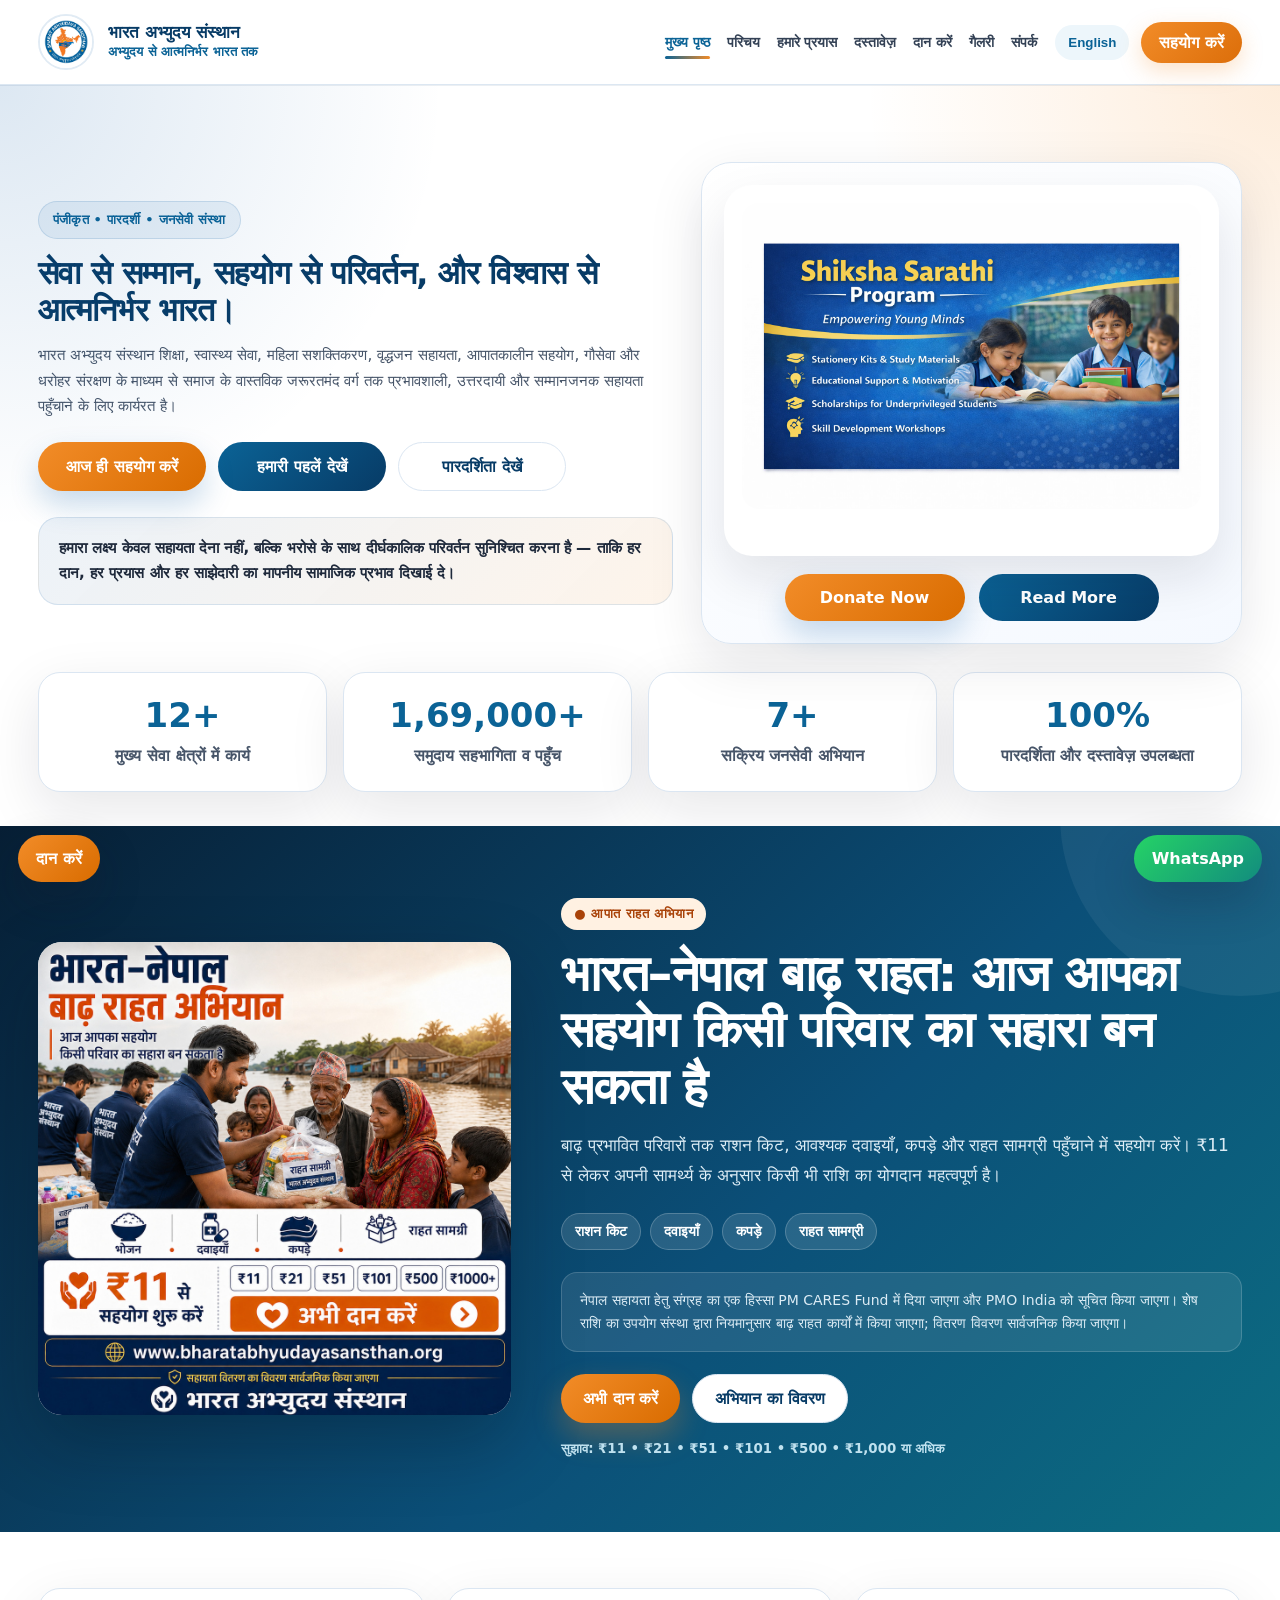
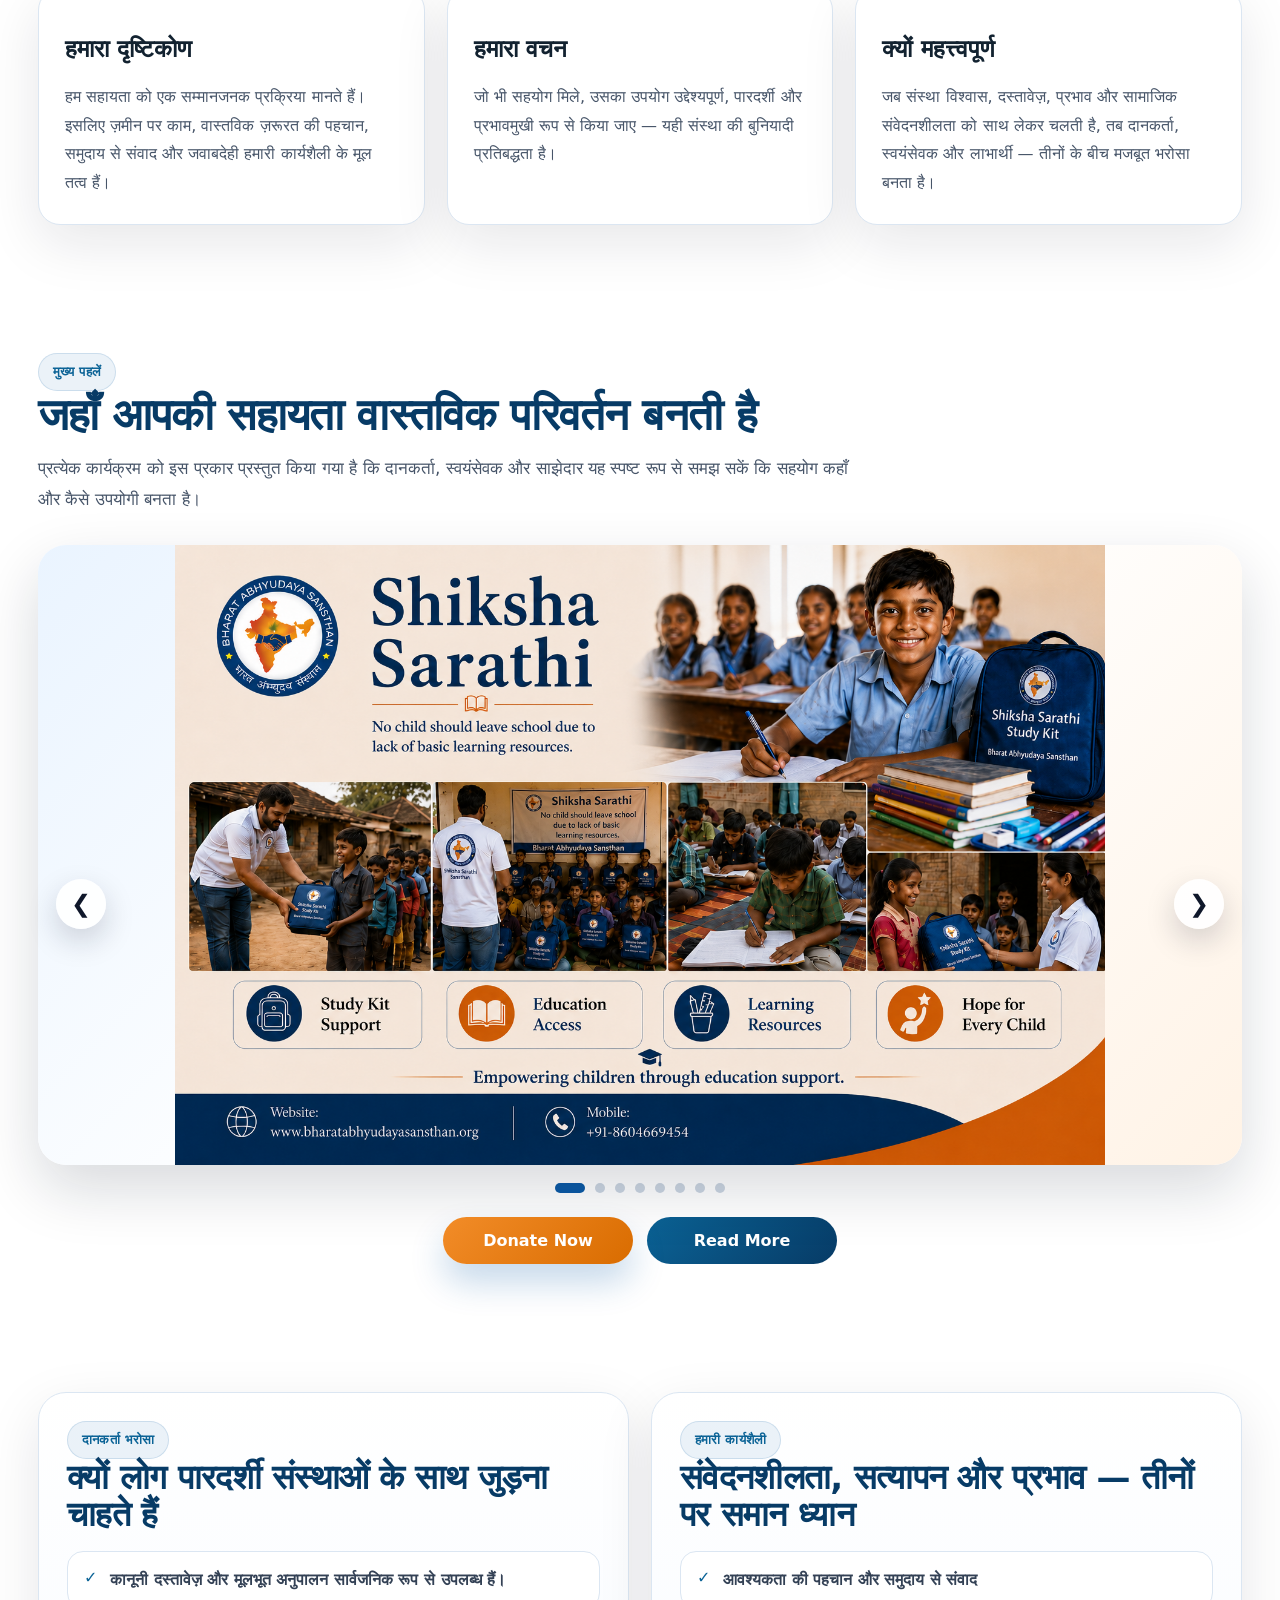
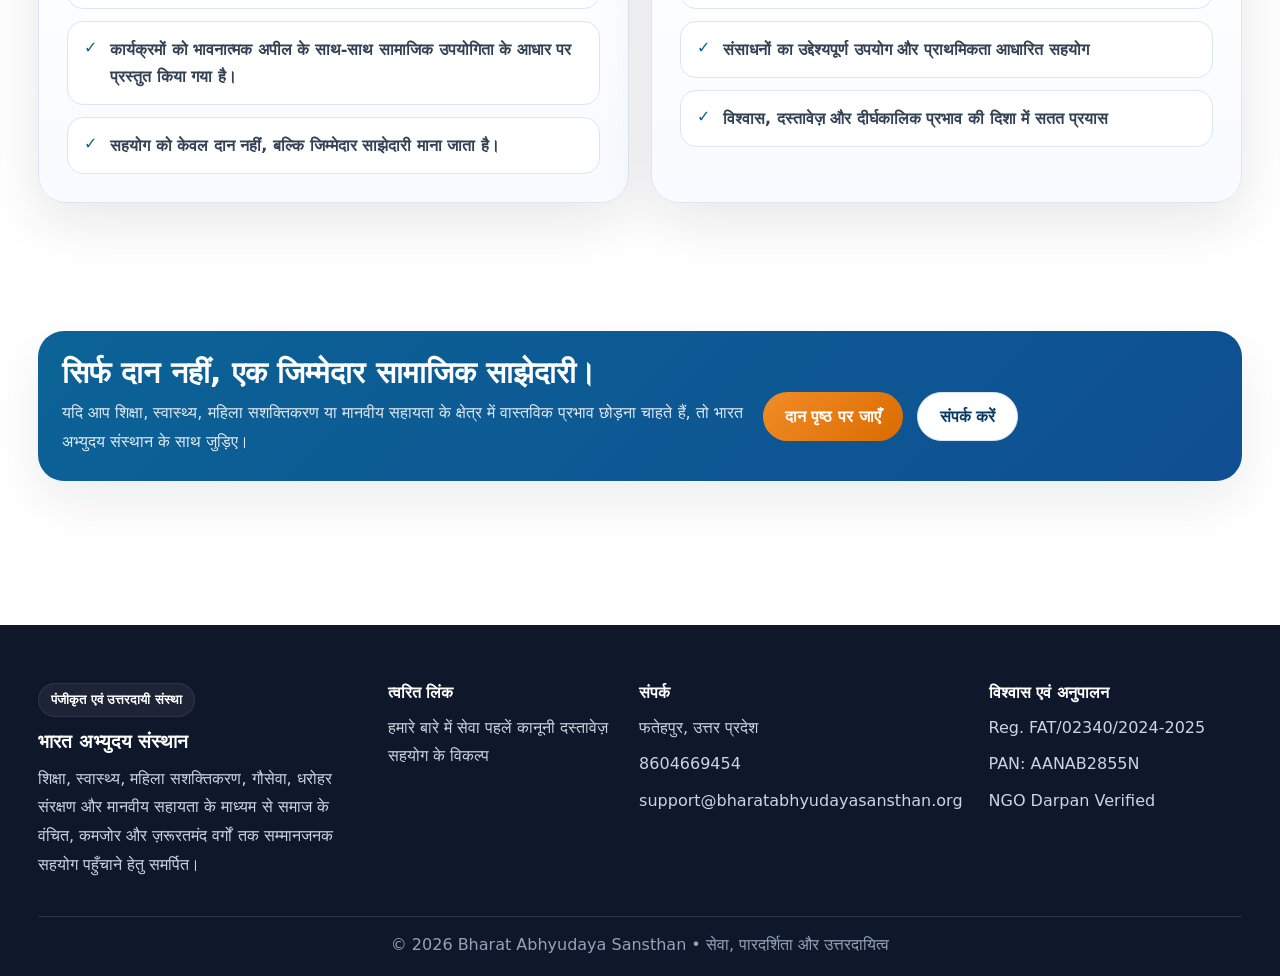
==== commit d8d936c8: "Launch India Nepal flood relief campaign" ====
--- a/index.html
+++ b/index.html
@@ -312,9 +312,34 @@
         <div class="stat"><strong data-count="100" data-suffix="%">0</strong><span data-hi="पारदर्शिता और दस्तावेज़ उपलब्धता" data-en="Transparency and document availability"></span></div>
       </div>
     </div>
-  </section>
-
-  <section class="section tight">
+  </section>
+
+  <section class="section flood-appeal" aria-labelledby="floodAppealTitle">
+    <div class="wrap flood-appeal-grid">
+      <a class="flood-poster" href="https://razorpay.me/@basindia" target="_blank" rel="noopener" aria-label="भारत–नेपाल बाढ़ राहत अभियान के लिए दान करें">
+        <img src="assets/initiatives/india-nepal-flood-relief.jpg" alt="भारत–नेपाल बाढ़ राहत अभियान — राशन किट, दवाइयाँ, कपड़े और राहत सामग्री के लिए सहयोग अपील">
+      </a>
+      <div class="flood-appeal-copy">
+        <span class="flood-live" data-hi="● आपात राहत अभियान" data-en="● Emergency relief campaign"></span>
+        <h2 id="floodAppealTitle" data-hi="भारत–नेपाल बाढ़ राहत: आज आपका सहयोग किसी परिवार का सहारा बन सकता है" data-en="India–Nepal Flood Relief: your support can help a family today"></h2>
+        <p data-hi="बाढ़ प्रभावित परिवारों तक राशन किट, आवश्यक दवाइयाँ, कपड़े और राहत सामग्री पहुँचाने में सहयोग करें। ₹11 से लेकर अपनी सामर्थ्य के अनुसार किसी भी राशि का योगदान महत्वपूर्ण है।" data-en="Help us deliver ration kits, essential medicines, clothing and relief supplies to flood-affected families. Every contribution—from ₹11 to any amount you can give—matters."></p>
+        <div class="flood-supplies" aria-label="राहत सामग्री">
+          <span data-hi="राशन किट" data-en="Ration kits"></span>
+          <span data-hi="दवाइयाँ" data-en="Medicines"></span>
+          <span data-hi="कपड़े" data-en="Clothing"></span>
+          <span data-hi="राहत सामग्री" data-en="Relief supplies"></span>
+        </div>
+        <p class="flood-trust" data-hi="नेपाल सहायता हेतु संग्रह का एक हिस्सा PM CARES Fund में दिया जाएगा और PMO India को सूचित किया जाएगा। शेष राशि का उपयोग संस्था द्वारा नियमानुसार बाढ़ राहत कार्यों में किया जाएगा; वितरण विवरण सार्वजनिक किया जाएगा।" data-en="For Nepal relief, a portion of the collection will be contributed to the PM CARES Fund and PMO India will be informed. The remaining amount will be used by the organisation for flood relief in accordance with applicable rules; distribution details will be made public."></p>
+        <div class="flood-actions">
+          <a class="btn btn-primary flood-donate" href="https://razorpay.me/@basindia" target="_blank" rel="noopener" data-hi="अभी दान करें" data-en="Donate Now"></a>
+          <a class="btn btn-light" href="initiatives.html#floodReliefCampaign" data-hi="अभियान का विवरण" data-en="Campaign details"></a>
+        </div>
+        <small class="flood-amounts" data-hi="सुझाव: ₹11 • ₹21 • ₹51 • ₹101 • ₹500 • ₹1,000 या अधिक" data-en="Suggested: ₹11 • ₹21 • ₹51 • ₹101 • ₹500 • ₹1,000 or more"></small>
+      </div>
+    </div>
+  </section>
+
+  <section class="section tight">
     <div class="wrap">
       <div class="grid-3 mission-grid">
         <div class="card">
--- a/assets/css/style.css
+++ b/assets/css/style.css
@@ -145,6 +145,34 @@
 .text-center{text-align:center}
 .hidden{display:none!important}
 
+/* India–Nepal flood relief campaign */
+.flood-appeal{background:linear-gradient(135deg,#071f35 0%,#0b4f78 58%,#0c6d82 100%);color:#fff;position:relative;overflow:hidden}
+.flood-appeal:before,.flood-initiative:before{content:"";position:absolute;width:360px;height:360px;border-radius:50%;background:rgba(255,255,255,.06);right:-140px;top:-190px;pointer-events:none}
+.flood-initiative{position:relative;background:linear-gradient(180deg,#eef8fb 0%,#fff 100%);border-top:1px solid #d8eaf0;border-bottom:1px solid #d8eaf0;scroll-margin-top:100px}
+.flood-appeal-grid{display:grid;grid-template-columns:minmax(280px,.82fr) minmax(0,1.18fr);gap:50px;align-items:center}
+.flood-poster{display:block;border-radius:24px;overflow:hidden;background:#fff;box-shadow:0 28px 70px rgba(2,15,28,.28);transition:transform .25s ease,box-shadow .25s ease}
+.flood-poster:hover{transform:translateY(-4px);box-shadow:0 34px 80px rgba(2,15,28,.35)}
+.flood-poster img{width:100%;height:auto;aspect-ratio:1/1;object-fit:cover}
+.flood-appeal-copy h2{font-size:clamp(30px,4.2vw,50px);line-height:1.13;letter-spacing:-.025em;margin:16px 0;color:inherit}
+.flood-appeal-copy>p{font-size:17px;line-height:1.75;margin:0;color:#dcecf5}
+.flood-initiative .flood-appeal-copy{color:var(--brand-dark)}
+.flood-initiative .flood-appeal-copy>p{color:#455d6c}
+.flood-live{display:inline-flex;align-items:center;padding:8px 13px;border-radius:999px;background:#fff1e2;color:#a94208;font-size:13px;font-weight:900;letter-spacing:.04em;text-transform:uppercase}
+.flood-supplies{display:flex;flex-wrap:wrap;gap:9px;margin:22px 0}
+.flood-supplies span{padding:9px 13px;border-radius:999px;background:rgba(255,255,255,.12);border:1px solid rgba(255,255,255,.2);font-weight:800;font-size:14px}
+.flood-initiative .flood-supplies span{background:#fff;border-color:#cfe1e8;color:#21485e}
+.flood-trust,.flood-accountability{padding:16px 18px;border-radius:16px;background:rgba(255,255,255,.09);border:1px solid rgba(255,255,255,.16);font-size:14px!important;line-height:1.65!important}
+.flood-accountability{background:#fff;border-color:#cfe1e8;margin-top:18px}
+.flood-accountability h3{font-size:16px;margin:0 0 6px;color:var(--brand-dark)}
+.flood-accountability p{font-size:14px;line-height:1.65;color:#4d6270;margin:0}
+.flood-actions{display:flex;gap:12px;flex-wrap:wrap;margin-top:22px}
+.flood-donate{box-shadow:0 14px 30px rgba(242,140,40,.3);animation:floodPulse 2.2s ease-in-out infinite}
+.flood-amounts{display:block;margin-top:15px;line-height:1.65;font-weight:800;color:#bfe1ef}
+.flood-initiative .flood-amounts{color:#526b79}
+@keyframes floodPulse{0%,100%{box-shadow:0 12px 28px rgba(242,140,40,.25)}50%{box-shadow:0 16px 38px rgba(242,140,40,.48)}}
+@media(max-width:860px){.flood-appeal-grid{grid-template-columns:1fr;gap:30px}.flood-poster{width:min(560px,100%);margin:auto}.flood-appeal-copy h2{font-size:clamp(28px,8vw,40px)}}
+@media(prefers-reduced-motion:reduce){.flood-donate{animation:none}.flood-poster{transition:none}}
+
 /* 2026 professional visual system */
 :root{--brand:#0b6396;--brand-dark:#073b66;--accent:#f28c28;--ink:#122230;--cream:#fffaf3;--max:1240px}
 body{color:var(--ink);background:#fff;font-family:"Noto Sans Devanagari",Inter,system-ui,-apple-system,"Segoe UI",sans-serif;-webkit-font-smoothing:antialiased}
